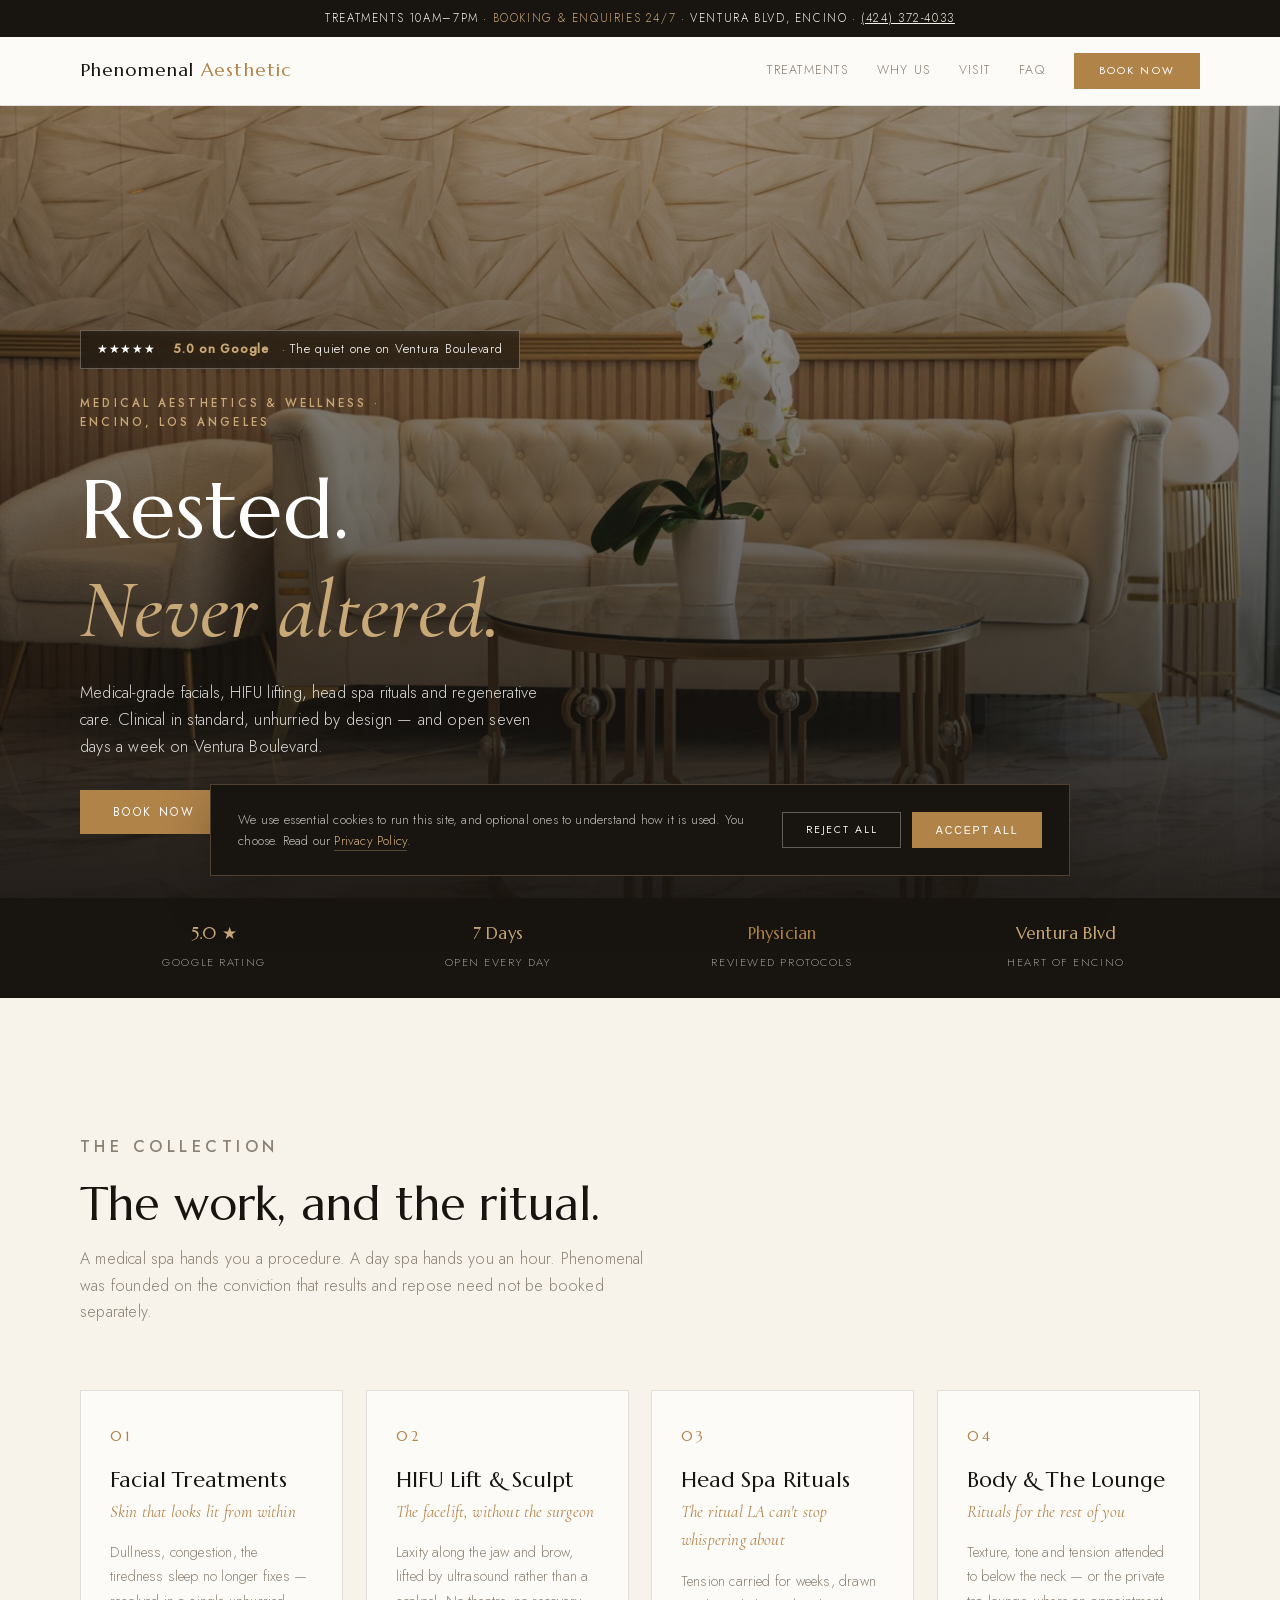
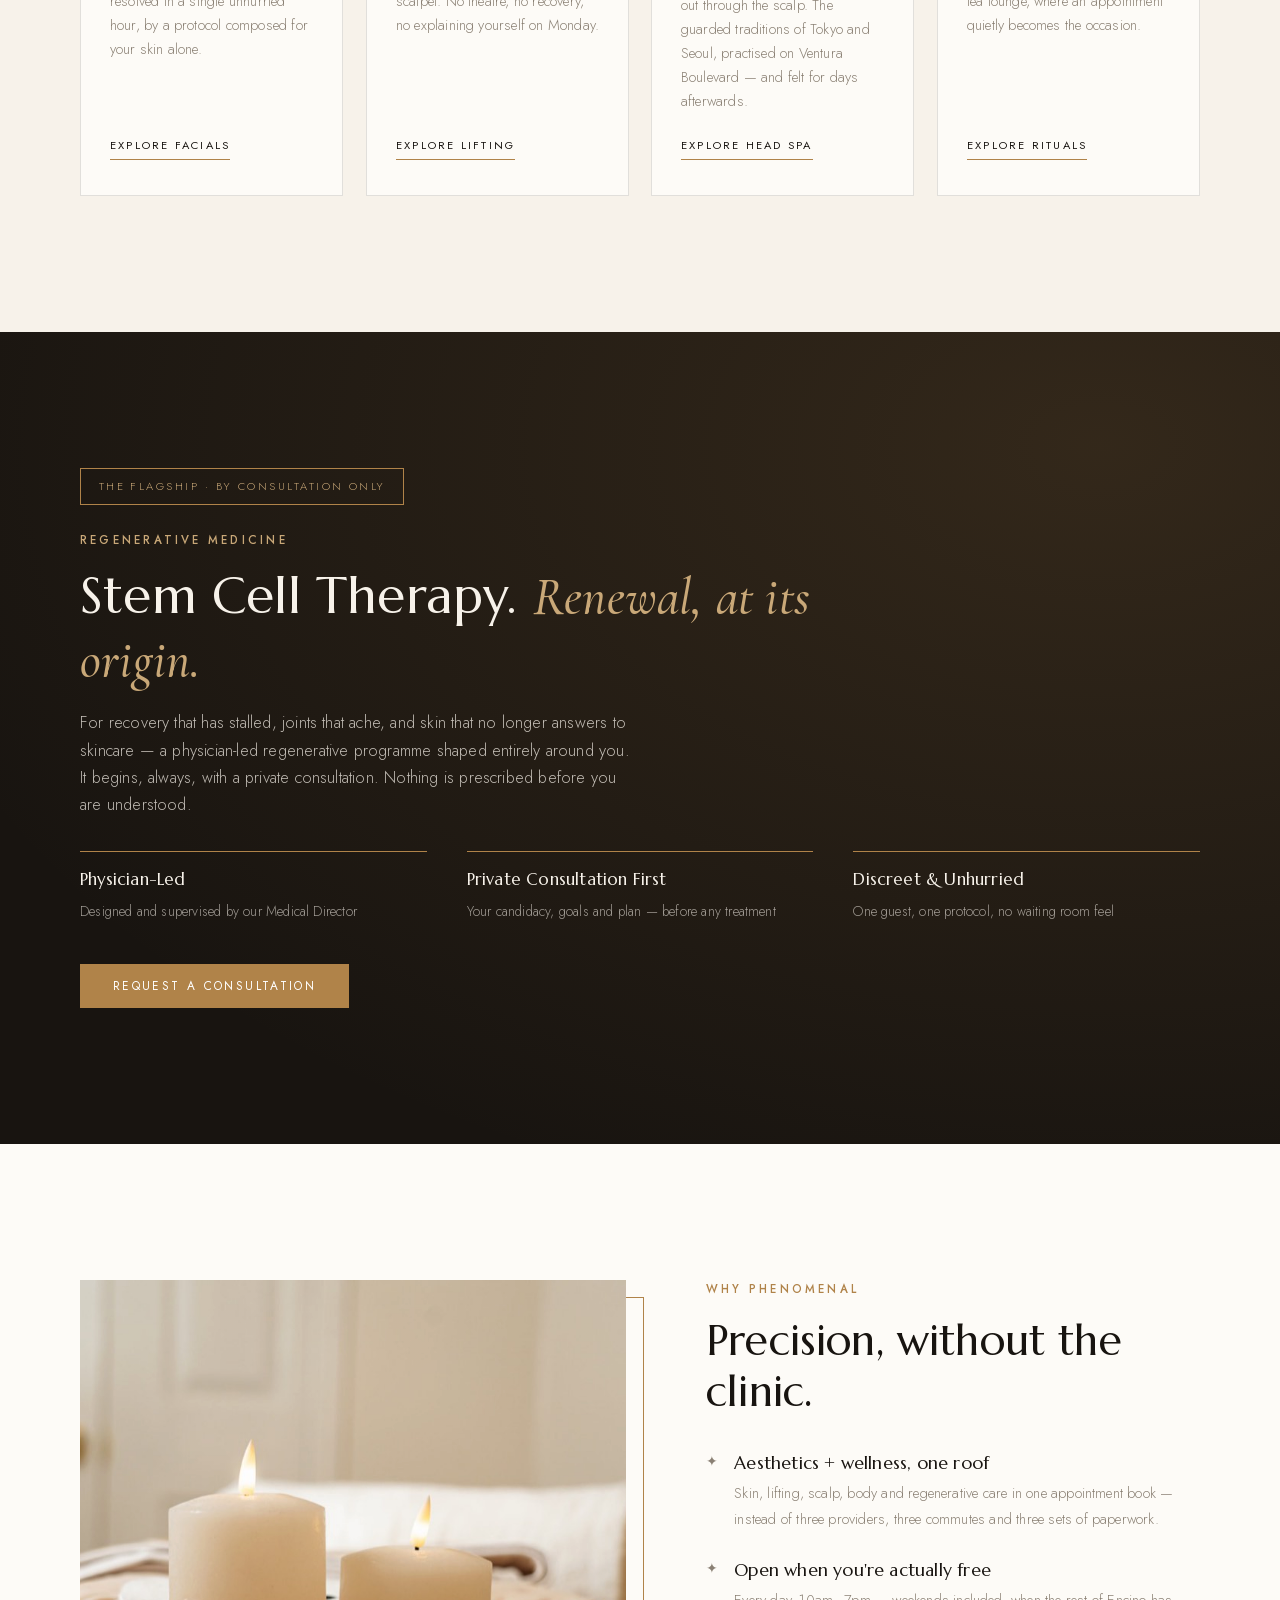
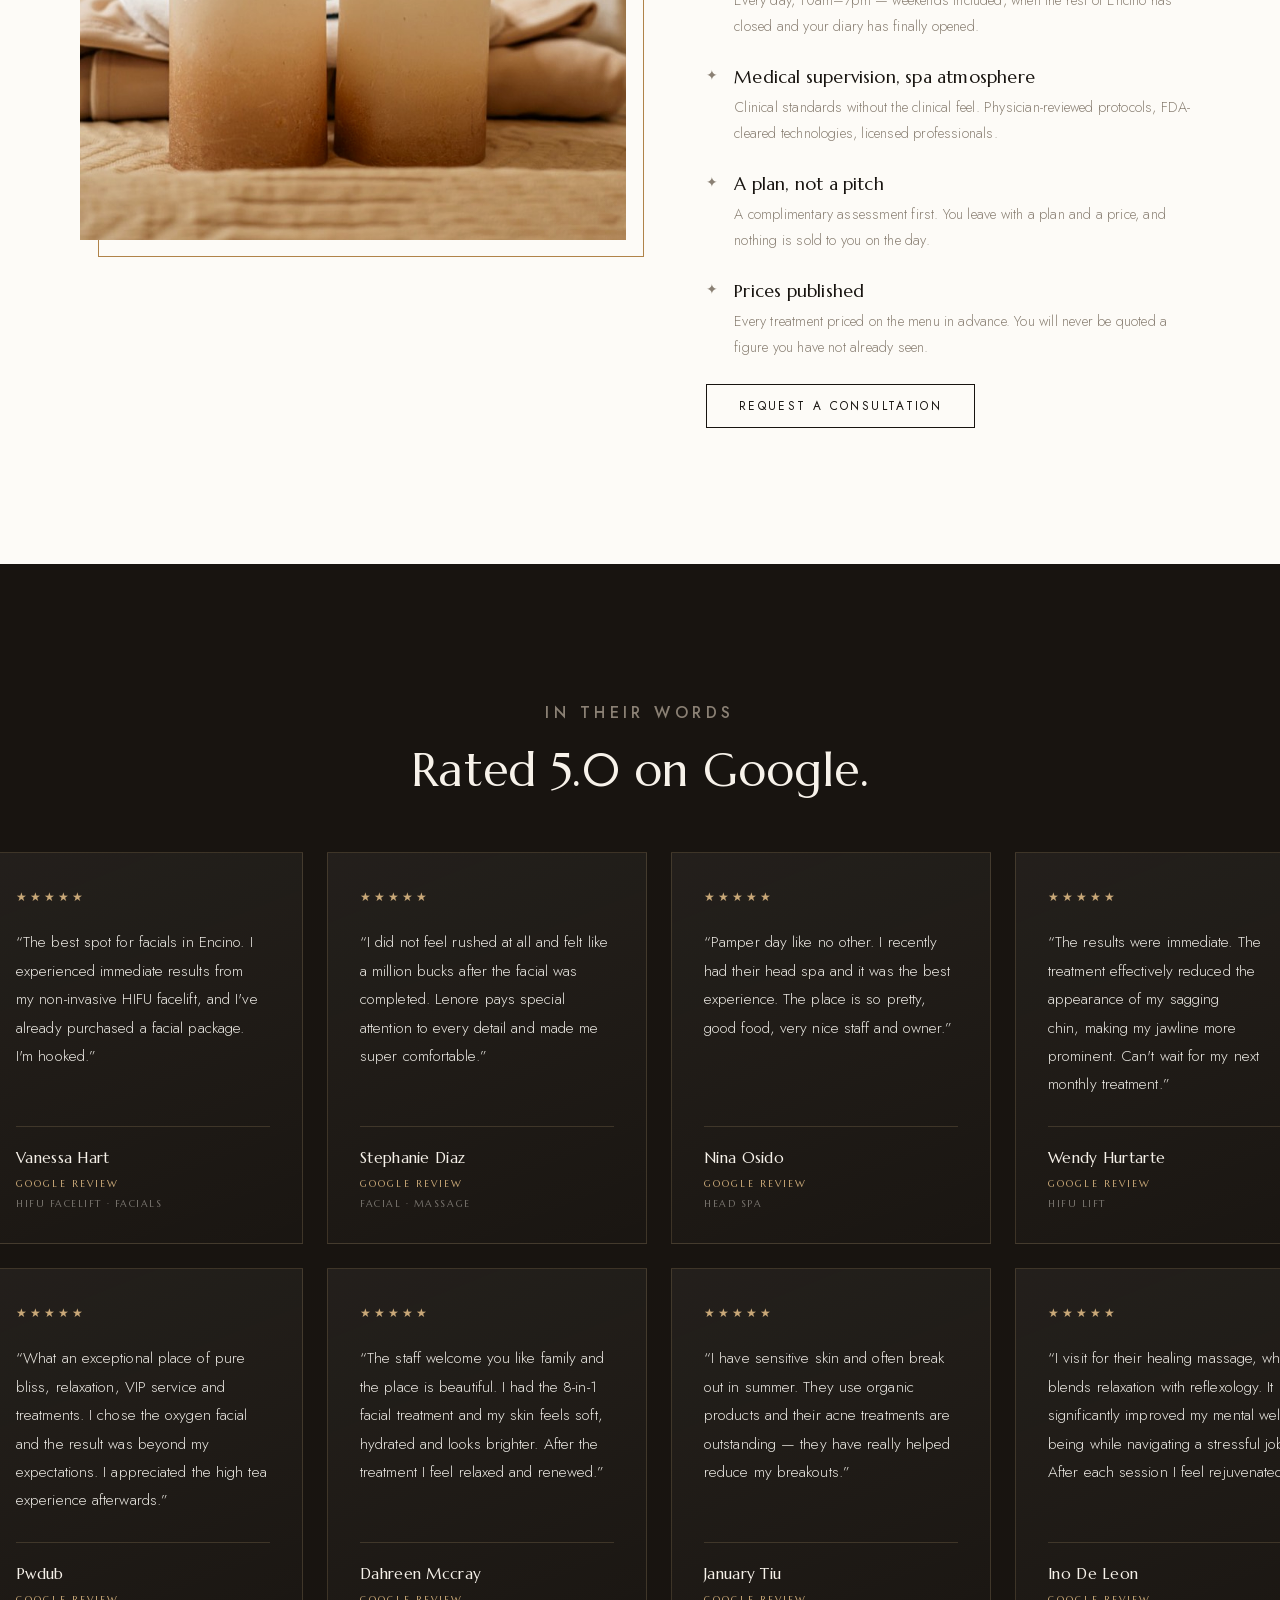
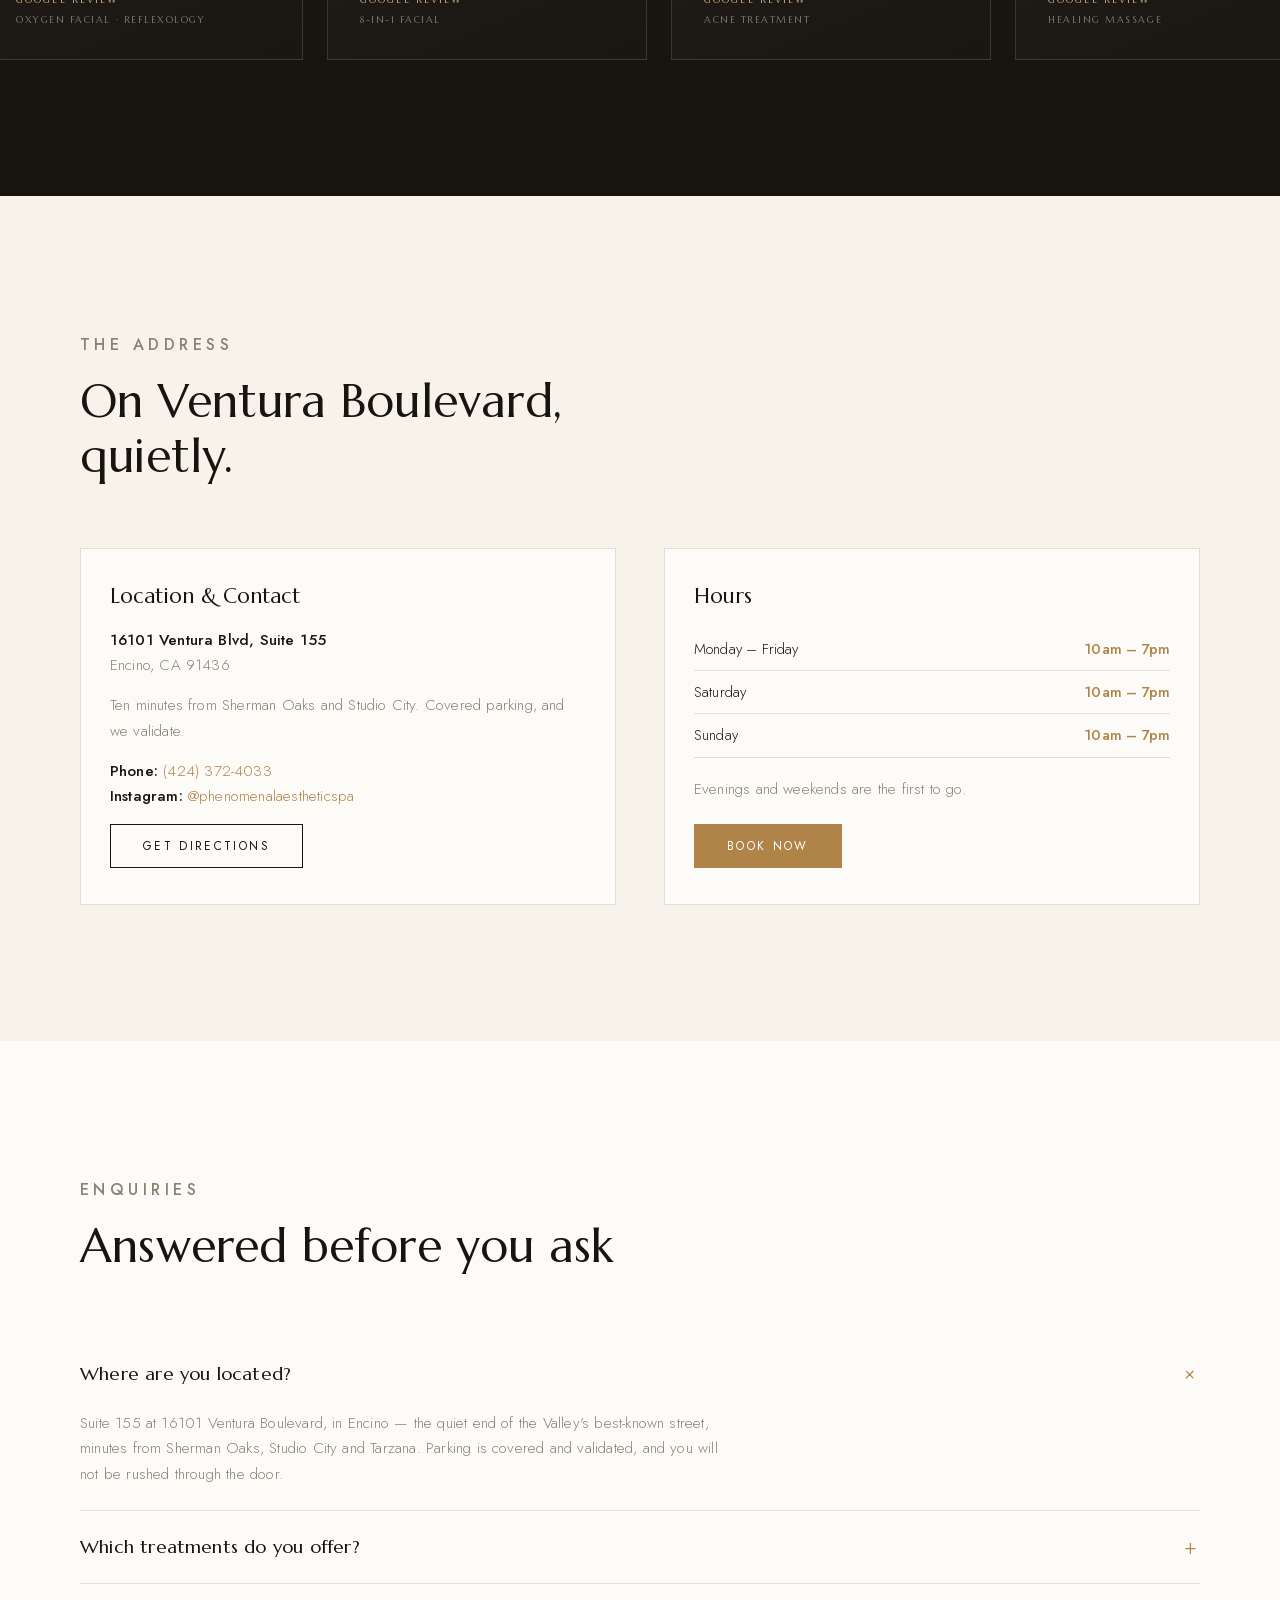
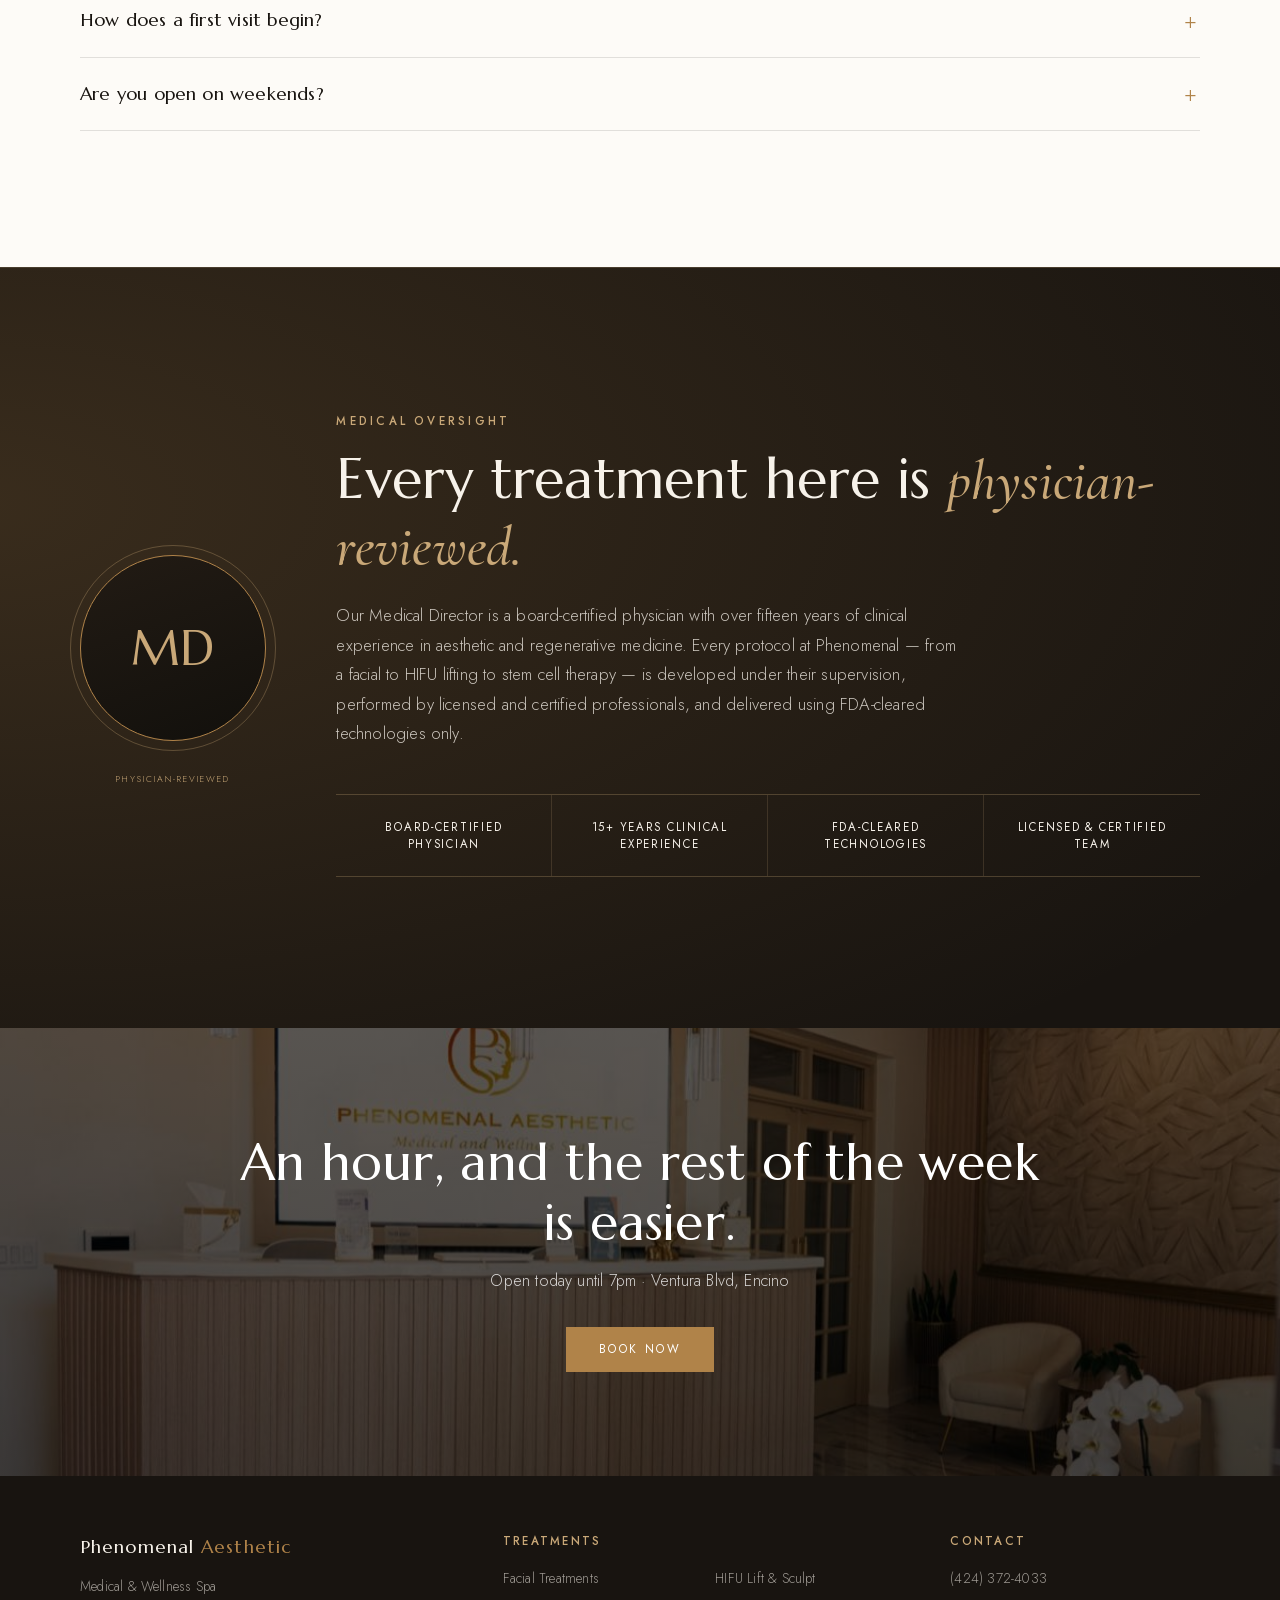
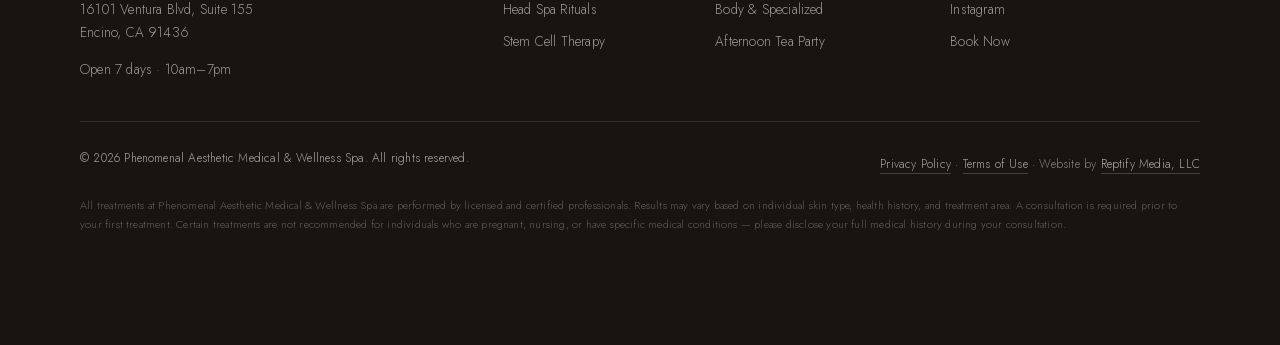
==== index.html @ 9b7f4636 "Sticky mobile nav, name the concierge Nora, and open booking around the clock The bar follows you do" ====
<!DOCTYPE html>
<html lang="en">
<head>
<meta charset="UTF-8">
<meta name="viewport" content="width=device-width, initial-scale=1.0">
<title>Med Spa in Encino, LA | Phenomenal Aesthetic &amp; Wellness</title>
<meta name="description" content="Encino medical spa rated 5.0 on Google. Hydrafacial, HIFU lifting, Japanese &amp; Korean head spa and stem cell therapy. Open 7 days, 10am–7pm.">
<meta property="og:type" content="website">
<meta property="og:site_name" content="Phenomenal Aesthetic Medical &amp; Wellness Spa">
<meta property="og:title" content="Med Spa in Encino, LA | Phenomenal Aesthetic &amp; Wellness">
<meta property="og:description" content="Encino medical spa rated 5.0 on Google. Hydrafacial, HIFU lifting, Japanese &amp; Korean head spa and stem cell therapy. Open 7 days, 10am–7pm.">
<meta property="og:url" content="https://phenomenalaestheticspa.com/">
<meta property="og:image" content="https://phenomenalaestheticspa.com/wp-content/uploads/2026/02/DSC08669-2048x1365.jpg">
<meta name="twitter:card" content="summary_large_image">
<meta name="robots" content="noindex,nofollow"><!-- DEMO: set to index,follow at launch -->
<link rel="canonical" href="https://phenomenalaestheticspa.com/">
<style>@font-face{font-family:'Marcellus';src:url('fonts/marcellus-400.woff2') format('woff2');font-weight:400;font-style:normal;font-display:block}@font-face{font-family:'Cormorant Garamond';src:url('fonts/cormorant-italic.woff2') format('woff2');font-weight:400 500;font-style:italic;font-display:block}@font-face{font-family:'Jost';src:url('fonts/jost.woff2') format('woff2');font-weight:300 500;font-style:normal;font-display:block}:root{--ink:#181410;--espresso:#241d16;--gold:#b08349;--gold-soft:#c9a878;--ivory:#f7f2ea;--porcelain:#fdfbf7;--stone:#8a8074;--line:rgba(24,20,16,.12);--serif:'Marcellus',Georgia,'Times New Roman',serif;--accent:'Cormorant Garamond',Georgia,serif;--sans:'Jost','Helvetica Neue',Helvetica,Arial,sans-serif;}*{margin:0;padding:0;box-sizing:border-box}html{scroll-behavior:smooth;background:#181410;overscroll-behavior-y:none}body{font-family:var(--sans);color:var(--ink);background:var(--porcelain) !important;line-height:1.68;font-weight:300;letter-spacing:.012em;-webkit-font-smoothing:antialiased;text-rendering:optimizeLegibility}img{max-width:100%;height:auto;display:block}a{color:inherit;text-decoration:none}h1,h2,h3{font-family:var(--serif);font-weight:400;line-height:1.18;letter-spacing:.004em}.wrap{width:min(1120px,92%);margin:0 auto}.eyebrow{font-size:.72rem;letter-spacing:.28em;text-transform:uppercase;color:var(--gold);margin-bottom:1rem;font-weight:500}.btn{display:inline-block;padding:.95rem 2rem;font-size:.74rem;letter-spacing:.2em;text-transform:uppercase;font-weight:400;text-align:center;line-height:1;transition:background .4s ease,color .4s ease,border-color .4s ease,transform .4s ease,box-shadow .4s ease}.btn-gold{background:var(--gold);color:#fff;border:1px solid var(--gold)}.btn-gold:hover{background:#9a7040;border-color:#9a7040}.btn-ghost{border:1px solid rgba(255,255,255,.5);color:#fff}.btn-ghost:hover{background:rgba(255,255,255,.12)}.btn-dark{border:1px solid var(--ink);color:var(--ink)}.btn-dark:hover{background:var(--ink);color:var(--ivory)}.announce{background:var(--ink);color:var(--ivory);text-align:center;font-size:.72rem;letter-spacing:.14em;text-transform:uppercase;padding:.55rem 1rem}.announce span{color:var(--gold-soft)}nav{position:relative;z-index:50;background:var(--porcelain);border-bottom:1px solid var(--line)}.nav-in{display:flex;align-items:center;justify-content:space-between;padding:1rem 0}.logo{font-family:var(--serif);font-size:1.15rem;letter-spacing:.06em}.logo em{font-style:normal;color:var(--gold)}.nav-links{display:flex;align-items:center;gap:1.8rem;font-size:.78rem;letter-spacing:.1em;text-transform:uppercase;color:var(--stone)}.nav-links a:hover{color:var(--ink)}.nav-cta{background:var(--gold);color:#fff;border:1px solid var(--gold);padding:.72rem 1.5rem;font-size:.68rem;letter-spacing:.2em;text-transform:uppercase;font-weight:400;line-height:1}.nav-links .nav-cta{color:#fff}@media(max-width:820px){.nav-links a:not(.nav-cta){display:none}}.hero{position:relative;min-height:88svh;display:flex;align-items:flex-end;color:#fff;isolation:isolate;overflow:hidden}.hero::before{content:"";position:absolute;inset:0;background:#241d16 url('images/hero-lounge.jpg') center 30%/cover no-repeat;z-index:-2}.hero::after{content:"";position:absolute;inset:0;background:linear-gradient(180deg,rgba(36,29,22,.44) 0%,rgba(28,22,17,.6) 50%,rgba(24,20,16,.93) 100%);z-index:-1}@media(max-width:820px){.hero::before{background-image:url('images/hero-lounge-sm.jpg')}}.hero-in{padding:4.5rem 0 4rem}.hero .eyebrow{color:var(--gold-soft)}.hero h1{font-size:clamp(2.6rem,8vw,5.2rem);max-width:14ch;margin-bottom:1.2rem}.hero h1 em{font-family:var(--accent);font-style:italic;font-weight:500;color:var(--gold-soft)}.hero p{max-width:46ch;font-size:1.02rem;color:rgba(255,255,255,.85);margin-bottom:1.8rem}.proof-badge{display:inline-flex;align-items:center;gap:.5rem;background:rgba(24,20,16,.55);border:1px solid rgba(255,255,255,.28);backdrop-filter:blur(6px);padding:.5rem 1rem;font-size:.78rem;letter-spacing:.06em;margin-bottom:1.6rem;flex-wrap:wrap;justify-content:center}@media(max-width:640px){.proof-badge .badge-tail{display:none}}.proof-badge b{color:var(--gold-soft);font-weight:600}.hero-ctas{display:flex;gap:.9rem;flex-wrap:wrap}@media(max-width:640px){.hero-ctas{flex-direction:column}.hero-ctas .btn{width:100%}}.strip{background:var(--ink);color:var(--ivory)}.strip-in{display:grid;grid-template-columns:repeat(4,1fr);text-align:center;padding:1.4rem 0;gap:1rem}.strip b{display:block;font-family:var(--serif);font-size:1.05rem;color:var(--gold-soft);font-weight:400}.strip .strip-lead b{color:var(--gold)}.strip span{font-size:.7rem;letter-spacing:.14em;text-transform:uppercase;color:rgba(247,242,234,.6)}@media(max-width:720px){.strip-in{grid-template-columns:repeat(2,1fr);gap:1.4rem 1rem}}section{padding:8.5rem 0}.sec-head{max-width:58ch;margin-bottom:4rem}.sec-head h2{font-size:clamp(1.9rem,4.5vw,2.9rem);margin-bottom:.9rem}.sec-head p{color:var(--stone);font-size:1rem}.page-hero{background:var(--ink) !important;color:var(--ivory);padding:6.5rem 0 5rem;height:420px;display:flex;align-items:flex-start;overflow:hidden}.page-hero h1{margin-top:0}.page-hero .eyebrow{margin-bottom:1.1rem}.page-hero .eyebrow{color:var(--gold-soft)}.page-hero h1{font-family:var(--serif);font-size:clamp(2.1rem,5vw,3.3rem);font-weight:400;max-width:22ch}.page-hero p.lead{color:rgba(247,242,234,.7);max-width:52ch;margin-top:1.1rem;font-size:.98rem}.nav-links a.active{color:var(--gold)}.nav-toggle{display:none;width:44px;height:44px;border:none;background:none;cursor:pointer;padding:0;position:relative;z-index:82;margin-right:-.5rem}.nav-toggle span{display:block;width:22px;height:1px;background:var(--ink);margin:0 auto;transition:transform .45s cubic-bezier(.25,.6,.3,1),opacity .3s ease,background .3s ease}.nav-toggle span:first-child{transform:translateY(-3px)}.nav-toggle span:last-child{transform:translateY(3px)}body.menu-open .nav-toggle span{background:var(--ivory)}body.menu-open .nav-toggle span:first-child{transform:translateY(.5px) rotate(45deg)}body.menu-open .nav-toggle span:last-child{transform:translateY(-.5px) rotate(-45deg)}@media(max-width:820px){.nav-toggle{display:block}nav .nav-links{position:fixed;inset:0;background:var(--ink);flex-direction:column;align-items:flex-start;justify-content:center;gap:0;padding:0 2rem;z-index:80;opacity:0;visibility:hidden;transition:opacity .5s cubic-bezier(.25,.6,.3,1),visibility .5s}body.menu-open nav .nav-links{opacity:1;visibility:visible}nav .nav-links a:not(.nav-cta){display:block;font-family:var(--serif);font-size:1.32rem;letter-spacing:.02em;text-transform:none;color:var(--ivory);padding:.62rem 0;width:100%;opacity:0;transform:translateY(14px);transition:opacity .5s cubic-bezier(.25,.6,.3,1),transform .5s cubic-bezier(.25,.6,.3,1),color .3s}body.menu-open nav .nav-links a:not(.nav-cta){opacity:1;transform:none}body.menu-open nav .nav-links a:nth-of-type(1){transition-delay:.1s}body.menu-open nav .nav-links a:nth-of-type(2){transition-delay:.16s}body.menu-open nav .nav-links a:nth-of-type(3){transition-delay:.22s}body.menu-open nav .nav-links a:nth-of-type(4){transition-delay:.28s}nav .nav-links a:not(.nav-cta):hover{color:var(--gold-soft)}nav .nav-links .nav-cta{display:none}nav .nav-links::after{content:"16101 Ventura Blvd, Suite 155 · Encino";position:absolute;bottom:6.5rem;left:2rem;right:2rem;font-size:.7rem;letter-spacing:.16em;text-transform:uppercase;color:rgba(247,242,234,.42);opacity:0;transition:opacity .5s ease .34s}body.menu-open nav .nav-links::after{opacity:1}body.menu-open{overflow:hidden}nav{background:var(--porcelain)}body.menu-open nav{background:transparent;border-bottom-color:transparent}body.menu-open .logo{color:var(--ivory);position:relative;z-index:82}.svc a,.menu-item a,.p-more{display:inline-block;padding:.62rem 0}footer li a{display:inline-block;padding:.34rem 0}.announce a{display:inline-block;padding:.3rem .2rem}.foot-legal-links a{display:inline-block;padding:.3rem 0}.visit-card a[href^="tel"],.visit-card a[href^="https://www.instagram"]{display:inline-block;padding:.25rem 0}}@media(prefers-reduced-motion:reduce){nav .nav-links,nav .nav-links a,.nav-toggle span{transition:none}}.page-hero .wrap{width:min(1120px,92%)}.page-hero p.lead{max-width:52ch}@media(max-width:820px){.page-hero{height:auto;min-height:300px;padding:3.4rem 0 3rem}}.reviews .sec-head{margin:0 auto 3.4rem;text-align:center}.reviews .sec-head h2{color:var(--ivory)}.review-rail{position:relative;overflow:hidden}.review-rail + .review-rail{margin-top:1.5rem}.review-track{display:flex;align-items:stretch;gap:1.5rem;width:max-content;will-change:transform}.review-track--a{animation:driftLeft 168s linear infinite}.review-track--b{animation:driftRight 196s linear infinite}.review-rail:hover .review-track,.review-rail:focus-within .review-track{animation-play-state:paused}@keyframes driftLeft{from{transform:translate3d(0,0,0)}to{transform:translate3d(-50%,0,0)}}@keyframes driftRight{from{transform:translate3d(-50%,0,0)}to{transform:translate3d(0,0,0)}}.review-card{flex:0 0 clamp(310px,25vw,368px);text-align:left;position:relative;border:1px solid rgba(201,168,120,.2);background:linear-gradient(158deg,rgba(247,242,234,.055),rgba(247,242,234,.012));padding:2.2rem 2rem 1.9rem;display:flex;flex-direction:column;transition:border-color .6s ease,background .6s ease}.review-card:hover{border-color:rgba(201,168,120,.46);background:linear-gradient(158deg,rgba(247,242,234,.08),rgba(247,242,234,.02))}.rc-stars{color:var(--gold-soft);letter-spacing:.26em;font-size:.72rem;margin-bottom:1.3rem}.review-card p{font-family:var(--sans);font-weight:300;font-size:.96rem;line-height:1.85;letter-spacing:.006em;color:rgba(250,247,241,.93);margin:0 0 1.7rem;flex:1;text-wrap:pretty}.rc-name{font-family:var(--serif);font-size:.95rem;color:var(--ivory);letter-spacing:.02em;padding-top:1.1rem;border-top:1px solid rgba(201,168,120,.2)}.rc-source{display:block;font-size:.6rem;letter-spacing:.22em;text-transform:uppercase;color:var(--gold-soft);margin-top:.4rem}.rc-treatment{display:block;font-size:.6rem;letter-spacing:.16em;text-transform:uppercase;color:rgba(247,242,234,.42);margin-top:.22rem}@media(max-width:860px){.review-rail{overflow-x:auto;scroll-snap-type:x mandatory;-webkit-overflow-scrolling:touch;scrollbar-width:none;padding-inline:1.1rem}.review-rail::-webkit-scrollbar{display:none}.review-track{animation:none !important;width:auto;gap:1rem}.review-card{flex:0 0 78vw;scroll-snap-align:center;padding:1.8rem 1.6rem 1.6rem}.review-card p{font-size:.98rem;line-height:1.8}.review-rail + .review-rail{margin-top:1rem}}@media(prefers-reduced-motion:reduce){.review-track{animation:none}.review-rail{overflow-x:auto;scroll-snap-type:x mandatory}.review-card{scroll-snap-align:start}}</style>
<script>document.documentElement.className+=' js'</script>
<link rel="preload" as="font" type="font/woff2" href="fonts/marcellus-400.woff2" crossorigin>
<link rel="preload" as="font" type="font/woff2" href="fonts/jost.woff2" crossorigin>
<link rel="preload" as="font" type="font/woff2" href="fonts/cormorant-italic.woff2" crossorigin>
<link rel="stylesheet" href="style.css">
<link rel="preload" as="image" href="images/hero-lounge.jpg" fetchpriority="high" media="(min-width:821px)">
<link rel="preload" as="image" href="images/hero-lounge-sm.jpg" fetchpriority="high" media="(max-width:820px)">
<script type="application/ld+json">
{
  "@context": "https://schema.org",
  "@type": "MedicalSpa",
  "@id": "https://phenomenalaestheticspa.com/#business",
  "name": "Phenomenal Aesthetic Medical & Wellness Spa",
  "alternateName": "Phenomenal Aesthetic Spa",
  "slogan": "Rested. Never altered.",
  "description": "Physician-reviewed medical spa in Encino, Los Angeles offering medical-grade facials, HIFU non-surgical lifting, plasma pen tightening, Japanese and Korean head spa rituals, body treatments and stem cell therapy. Open seven days a week, 10am to 7pm, with every treatment price published in advance.",
  "url": "https://phenomenalaestheticspa.com/",
  "image": "https://phenomenalaestheticspa.com/images/reception.jpg",
  "telephone": "+14243724033",
  "email": "phenomenalskincare24@gmail.com",
  "priceRange": "$$$",
  "currenciesAccepted": "USD",
  "paymentAccepted": "Cash, Visa, Mastercard, American Express, Discover, Apple Pay",
  "address": {
    "@type": "PostalAddress",
    "streetAddress": "16101 Ventura Blvd, Suite 155",
    "addressLocality": "Encino",
    "addressRegion": "CA",
    "postalCode": "91436",
    "addressCountry": "US"
  },
  "geo": {
    "@type": "GeoCoordinates",
    "latitude": 34.1554,
    "longitude": -118.4844
  },
  "hasMap": "https://maps.google.com/?q=16101+Ventura+Blvd+Suite+155+Encino+CA+91436",
  "openingHoursSpecification": {
    "@type": "OpeningHoursSpecification",
    "dayOfWeek": [
      "Monday",
      "Tuesday",
      "Wednesday",
      "Thursday",
      "Friday",
      "Saturday",
      "Sunday"
    ],
    "opens": "10:00",
    "closes": "19:00"
  },
  "aggregateRating": {
    "@type": "AggregateRating",
    "ratingValue": "5.0",
    "reviewCount": "19",
    "bestRating": "5"
  },
  "areaServed": [
    "Encino",
    "Sherman Oaks",
    "Studio City",
    "Tarzana",
    "Woodland Hills",
    "Los Angeles",
    "San Fernando Valley"
  ],
  "medicalSpecialty": "DermatologicSurgery",
  "isAcceptingNewPatients": true,
  "sameAs": [
    "https://www.instagram.com/phenomenalaestheticspa/"
  ],
  "knowsAbout": [
    "Hydrafacial",
    "HIFU non-surgical facelift",
    "Plasma pen skin tightening",
    "Dermaplaning",
    "Chemical peel",
    "Microdermabrasion",
    "Japanese head spa",
    "Korean head spa",
    "Wood therapy",
    "Stem cell therapy",
    "Medical-grade facials",
    "Oxygen facial",
    "Gua sha facial"
  ],
  "availableService": [
    {
      "@type": "MedicalTherapy",
      "name": "Hydrafacial Treatment"
    },
    {
      "@type": "MedicalTherapy",
      "name": "HIFU Non-Surgical Facelift"
    },
    {
      "@type": "MedicalTherapy",
      "name": "Plasma Pen Skin Tightening"
    },
    {
      "@type": "MedicalTherapy",
      "name": "Dermaplaning"
    },
    {
      "@type": "MedicalTherapy",
      "name": "Chemical Peel"
    },
    {
      "@type": "MedicalTherapy",
      "name": "Microdermabrasion"
    },
    {
      "@type": "MedicalTherapy",
      "name": "Japanese Head Spa"
    },
    {
      "@type": "MedicalTherapy",
      "name": "Korean Head Spa"
    },
    {
      "@type": "MedicalTherapy",
      "name": "Wood Therapy Body Sculpting"
    },
    {
      "@type": "MedicalTherapy",
      "name": "Stem Cell Therapy"
    }
  ],
  "hasOfferCatalog": {
    "@type": "OfferCatalog",
    "name": "Treatments",
    "itemListElement": [
      {
        "@type": "Offer",
        "name": "Facial Treatments",
        "priceCurrency": "USD",
        "price": "130",
        "description": "Medical-grade facials from $130"
      },
      {
        "@type": "Offer",
        "name": "HIFU Lift & Sculpt",
        "priceCurrency": "USD",
        "price": "350",
        "description": "Non-surgical lifting from $350"
      },
      {
        "@type": "Offer",
        "name": "Head Spa Rituals",
        "priceCurrency": "USD",
        "price": "120",
        "description": "Japanese and Korean head spa from $120"
      },
      {
        "@type": "Offer",
        "name": "Body Treatments",
        "priceCurrency": "USD",
        "price": "80",
        "description": "Body rituals from $80"
      }
    ]
  },
  "review": [
    {
      "@type": "Review",
      "author": {
        "@type": "Person",
        "name": "Vanessa Hart"
      },
      "reviewRating": {
        "@type": "Rating",
        "ratingValue": "5",
        "bestRating": "5"
      },
      "reviewBody": "The best spot for facials in Encino. I experienced immediate results from my non-invasive HIFU facelift, and I've already purchased a facial package."
    },
    {
      "@type": "Review",
      "author": {
        "@type": "Person",
        "name": "Stephanie Diaz"
      },
      "reviewRating": {
        "@type": "Rating",
        "ratingValue": "5",
        "bestRating": "5"
      },
      "reviewBody": "I did not feel rushed at all and felt like a million bucks after the facial was completed. Lenore pays special attention to every detail."
    },
    {
      "@type": "Review",
      "author": {
        "@type": "Person",
        "name": "Wendy Hurtarte"
      },
      "reviewRating": {
        "@type": "Rating",
        "ratingValue": "5",
        "bestRating": "5"
      },
      "reviewBody": "The results were immediate. The treatment effectively reduced the appearance of my sagging chin, making my jawline more prominent."
    },
    {
      "@type": "Review",
      "author": {
        "@type": "Person",
        "name": "Eric Sharpe"
      },
      "reviewRating": {
        "@type": "Rating",
        "ratingValue": "5",
        "bestRating": "5"
      },
      "reviewBody": "After struggling with ingrown hairs, I've found the best facial treatment in Encino. Dermaplaning revealed fresh skin instantly with no downtime."
    },
    {
      "@type": "Review",
      "author": {
        "@type": "Person",
        "name": "Nina Osido"
      },
      "reviewRating": {
        "@type": "Rating",
        "ratingValue": "5",
        "bestRating": "5"
      },
      "reviewBody": "I recently had their head spa and it was the best experience. The place is so pretty, good food, very nice staff and owner."
    },
    {
      "@type": "Review",
      "author": {
        "@type": "Person",
        "name": "Phyllis Oreck"
      },
      "reviewRating": {
        "@type": "Rating",
        "ratingValue": "5",
        "bestRating": "5"
      },
      "reviewBody": "After a hydrofacial and microcurrent treatment, my skin feels tighter and the fine lines have diminished."
    }
  ]
}
</script>
<script type="application/ld+json">
{
  "@context": "https://schema.org",
  "@type": "FAQPage",
  "mainEntity": [
    {
      "@type": "Question",
      "name": "Where are you located?",
      "acceptedAnswer": {
        "@type": "Answer",
        "text": "Suite 155 at 16101 Ventura Boulevard, in Encino — the quiet end of the Valley's best-known street, minutes from Sherman Oaks, Studio City and Tarzana. Parking is covered and validated, and you will not be rushed through the door."
      }
    },
    {
      "@type": "Question",
      "name": "Which treatments do you offer?",
      "acceptedAnswer": {
        "@type": "Answer",
        "text": "Medical-grade facials — Hydrafacial, dermaplaning, oxygen and cold-infusion protocols — alongside HIFU non-surgical lifting, plasma pen tightening, Japanese and Korean head spa rituals, body and sculpting therapies, physician-led stem cell therapy, and a private Afternoon Tea lounge. Aesthetics and wellness, under one roof."
      }
    },
    {
      "@type": "Question",
      "name": "How does a first visit begin?",
      "acceptedAnswer": {
        "@type": "Answer",
        "text": "With a conversation, not a procedure. Your first visit opens with a complimentary assessment of your skin, your goals and the pace that suits your life — after which you receive a considered plan. You are welcome to begin the same day, or to take the plan home and think on it."
      }
    },
    {
      "@type": "Question",
      "name": "Are you open on weekends?",
      "acceptedAnswer": {
        "@type": "Answer",
        "text": "Every day of the week, ten until seven — Saturday and Sunday included. Most of Encino closes when your schedule finally opens; we don't."
      }
    }
  ]
}
</script>
</head>
<body>

<div class="announce">Treatments 10am–7pm · <span>Booking &amp; enquiries 24/7</span> · Ventura Blvd, Encino · <a href="tel:+14243724033" style="text-decoration:underline">(424) 372-4033</a></div>

<nav>
  <div class="wrap nav-in">
    <a class="logo" href="index.html">Phenomenal <em>Aesthetic</em></a>
    <div class="nav-links" id="navMenu">
      <a href="treatments.html">Treatments</a>
      <a href="why-us.html">Why Us</a>
      <a href="visit.html">Visit</a>
      <a href="faq.html">FAQ</a>
      <a class="nav-cta" href="treatments.html">Book Now</a>
    </div>
      <button class="nav-toggle" type="button" aria-label="Open menu" aria-expanded="false" aria-controls="navMenu">
        <span></span><span></span>
      </button>
  </div>
</nav>

<header class="hero">
  <div class="wrap hero-in">
    <div class="proof-badge">★★★★★ &nbsp;<b>5.0 on Google</b><span class="badge-tail">&nbsp;· The quiet one on Ventura Boulevard</span></div>
    <p class="eyebrow">Medical Aesthetics &amp; Wellness · Encino, Los Angeles</p>
    <h1>Rested.<br><em>Never altered.</em></h1>
    <p>Medical-grade facials, HIFU lifting, head spa rituals and regenerative care. Clinical in standard, unhurried by design — and open seven days a week on Ventura Boulevard.</p>
    <div class="hero-ctas">
      <a class="btn btn-gold" href="treatments.html">Book Now</a>
      <a class="btn btn-ghost" href="tel:+14243724033">Call (424) 372-4033</a>
    </div>
  </div>
</header>

<div class="strip">
  <div class="wrap strip-in">
    <div><b>5.0 &starf;</b><span>Google Rating</span></div>
    <div><b>7 Days</b><span>Open Every Day</span></div>
    <div class="strip-lead"><b>Physician</b><span>Reviewed Protocols</span></div>
    <div><b>Ventura Blvd</b><span>Heart of Encino</span></div>
  </div>
</div>

<section class="services" id="services">
  <div class="wrap">
    <div class="sec-head rv">
      <p class="eyebrow">The Collection</p>
      <h2>The work, and the ritual.</h2>
      <p>A medical spa hands you a procedure. A day spa hands you an hour. Phenomenal was founded on the conviction that results and repose need not be booked separately.</p>
    </div>
    <div class="svc-grid svc-stage" id="svcStage">
      <div class="svc-panel" id="svcPanel" aria-live="polite"></div>
      <div class="svc rv" data-key="facials">
        <div class="num">01</div>
        <h3>Facial Treatments</h3>
        <p class="outcome">Skin that looks lit from within</p>
        <p>Dullness, congestion, the tiredness sleep no longer fixes — resolved in a single unhurried hour, by a protocol composed for your skin alone.</p>
        <a href="treatments.html#facials" class="svc-open" data-key="facials">Explore Facials</a>
      </div>
      <div class="svc rv" data-key="lift">
        <div class="num">02</div>
        <h3>HIFU Lift &amp; Sculpt</h3>
        <p class="outcome">The facelift, without the surgeon</p>
        <p>Laxity along the jaw and brow, lifted by ultrasound rather than a scalpel. No theatre, no recovery, no explaining yourself on Monday.</p>
        <a href="treatments.html#lift" class="svc-open" data-key="lift">Explore Lifting</a>
      </div>
      <div class="svc rv" data-key="headspa">
        <div class="num">03</div>
        <h3>Head Spa Rituals</h3>
        <p class="outcome">The ritual LA can't stop whispering about</p>
        <p>Tension carried for weeks, drawn out through the scalp. The guarded traditions of Tokyo and Seoul, practised on Ventura Boulevard — and felt for days afterwards.</p>
        <a href="treatments.html#headspa" class="svc-open" data-key="headspa">Explore Head Spa</a>
      </div>
      <div class="svc rv" data-key="body">
        <div class="num">04</div>
        <h3>Body &amp; The Lounge</h3>
        <p class="outcome">Rituals for the rest of you</p>
        <p>Texture, tone and tension attended to below the neck — or the private tea lounge, where an appointment quietly becomes the occasion.</p>
        <a href="treatments.html#body" class="svc-open" data-key="body">Explore Rituals</a>
      </div>
    </div>
  </div>
</section>

<section class="flagship" id="stemcell">
  <div class="wrap rv">
    <span class="fl-tag">The Flagship &middot; By Consultation Only</span>
    <p class="eyebrow">Regenerative Medicine</p>
    <h2>Stem Cell Therapy. <em>Renewal, at its origin.</em></h2>
    <p class="fl-lead">For recovery that has stalled, joints that ache, and skin that no longer answers to skincare — a physician-led regenerative programme shaped entirely around you. It begins, always, with a private consultation. Nothing is prescribed before you are understood.</p>
    <div class="fl-points">
      <div><b>Physician-Led</b><span>Designed and supervised by our Medical Director</span></div>
      <div><b>Private Consultation First</b><span>Your candidacy, goals and plan — before any treatment</span></div>
      <div><b>Discreet &amp; Unhurried</b><span>One guest, one protocol, no waiting room feel</span></div>
    </div>
    <a class="btn btn-gold" href="tel:+14243724033">Request a Consultation</a>
  </div>
</section>

<section id="why" class="why-sec">
  <div class="wrap why-grid">
    <div class="why-img rv">
      <img width="1100" height="733" src="images/treatment-room.jpg" alt="Treatment room at Phenomenal Aesthetic Medical &amp; Wellness Spa, 16101 Ventura Blvd, Encino" loading="lazy">
    </div>
    <div class="why rv">
      <p class="eyebrow">Why Phenomenal</p>
      <h2 style="font-size:clamp(1.9rem,4.5vw,2.7rem);margin-bottom:2rem">Precision, without the clinic.</h2>
      <ul>
        <li><span class="tick">✦</span><div><b>Aesthetics + wellness, one roof</b><span>Skin, lifting, scalp, body and regenerative care in one appointment book — instead of three providers, three commutes and three sets of paperwork.</span></div></li>
        <li><span class="tick">✦</span><div><b>Open when you're actually free</b><span>Every day, 10am–7pm — weekends included, when the rest of Encino has closed and your diary has finally opened.</span></div></li>
        <li><span class="tick">✦</span><div><b>Medical supervision, spa atmosphere</b><span>Clinical standards without the clinical feel. Physician-reviewed protocols, FDA-cleared technologies, licensed professionals.</span></div></li>
        <li><span class="tick">✦</span><div><b>A plan, not a pitch</b><span>A complimentary assessment first. You leave with a plan and a price, and nothing is sold to you on the day.</span></div></li>
        <li><span class="tick">✦</span><div><b>Prices published</b><span>Every treatment priced on the menu in advance. You will never be quoted a figure you have not already seen.</span></div></li>
      </ul>
      <a class="btn btn-dark" href="treatments.html">Request a Consultation</a>
    </div>
  </div>
</section>

<section class="reviews">
  <div class="wrap rv in">
    <div class="sec-head">
      <p class="eyebrow">In Their Words</p>
      <h2>Rated 5.0 on Google.</h2>
    </div>
  </div>
    <div class="review-rail">
    <div class="review-track review-track--a">
        <div class="review-card">
          <div class="rc-stars">★★★★★</div>
          <p>&ldquo;The best spot for facials in Encino. I experienced immediate results from my non-invasive HIFU facelift, and I've already purchased a facial package. I'm hooked.&rdquo;</p>
          <span class="rc-name">Vanessa Hart<span class="rc-source">Google Review</span><span class="rc-treatment">HIFU Facelift &middot; Facials</span></span>
        </div>
        <div class="review-card">
          <div class="rc-stars">★★★★★</div>
          <p>&ldquo;I did not feel rushed at all and felt like a million bucks after the facial was completed. Lenore pays special attention to every detail and made me super comfortable.&rdquo;</p>
          <span class="rc-name">Stephanie Diaz<span class="rc-source">Google Review</span><span class="rc-treatment">Facial &middot; Massage</span></span>
        </div>
        <div class="review-card">
          <div class="rc-stars">★★★★★</div>
          <p>&ldquo;Pamper day like no other. I recently had their head spa and it was the best experience. The place is so pretty, good food, very nice staff and owner.&rdquo;</p>
          <span class="rc-name">Nina Osido<span class="rc-source">Google Review</span><span class="rc-treatment">Head Spa</span></span>
        </div>
        <div class="review-card">
          <div class="rc-stars">★★★★★</div>
          <p>&ldquo;The results were immediate. The treatment effectively reduced the appearance of my sagging chin, making my jawline more prominent. Can't wait for my next monthly treatment.&rdquo;</p>
          <span class="rc-name">Wendy Hurtarte<span class="rc-source">Google Review</span><span class="rc-treatment">HIFU Lift</span></span>
        </div>
        <div class="review-card">
          <div class="rc-stars">★★★★★</div>
          <p>&ldquo;After struggling with ingrown hairs, I've found the best facial treatment in Encino. Dermaplaning revealed fresh skin instantly with no downtime. I've decided to make this my monthly routine.&rdquo;</p>
          <span class="rc-name">Eric Sharpe<span class="rc-source">Google Review</span><span class="rc-treatment">Dermaplaning</span></span>
        </div>
        <div class="review-card">
          <div class="rc-stars">★★★★★</div>
          <p>&ldquo;After a hydrofacial and microcurrent treatment, my skin feels tighter and the fine lines have diminished. Now I make it my go-to place every month.&rdquo;</p>
          <span class="rc-name">Phyllis Oreck<span class="rc-source">Google Review</span><span class="rc-treatment">Hydrafacial &middot; Microcurrent</span></span>
        </div>
        <div class="review-card">
          <div class="rc-stars">★★★★★</div>
          <p>&ldquo;A non-invasive facelift that enhances the jawline and contours without any downtime, and the results are visible immediately. Parking is easy. Validation is provided.&rdquo;</p>
          <span class="rc-name">Jigz Narciso<span class="rc-source">Google Review</span><span class="rc-treatment">HIFU Facial</span></span>
        </div>
        <div class="review-card">
          <div class="rc-stars">★★★★★</div>
          <p>&ldquo;The results were immediate: my face had a noticeable glow, and the puffiness under my eyes decreased as it helped flush out toxins. This will be my preferred facial from now on.&rdquo;</p>
          <span class="rc-name">Jerome Marcos<span class="rc-source">Google Review</span><span class="rc-treatment">Lymphatic Facial</span></span>
        </div>
        <div class="review-card">
          <div class="rc-stars">★★★★★</div>
          <p>&ldquo;I bought a package of treatments, and after just the first session I can already see results — my skin feels tighter and smoother. I highly recommend it.&rdquo;</p>
          <span class="rc-name">Abigail Tamisin<span class="rc-source">Google Review</span><span class="rc-treatment">Micro-needling</span></span>
        </div>
    </div>
  </div>
  <div class="review-rail">
    <div class="review-track review-track--b">
        <div class="review-card">
          <div class="rc-stars">★★★★★</div>
          <p>&ldquo;What an exceptional place of pure bliss, relaxation, VIP service and treatments. I chose the oxygen facial and the result was beyond my expectations. I appreciated the high tea experience afterwards.&rdquo;</p>
          <span class="rc-name">Pwdub<span class="rc-source">Google Review</span><span class="rc-treatment">Oxygen Facial &middot; Reflexology</span></span>
        </div>
        <div class="review-card">
          <div class="rc-stars">★★★★★</div>
          <p>&ldquo;The staff welcome you like family and the place is beautiful. I had the 8-in-1 facial treatment and my skin feels soft, hydrated and looks brighter. After the treatment I feel relaxed and renewed.&rdquo;</p>
          <span class="rc-name">Dahreen Mccray<span class="rc-source">Google Review</span><span class="rc-treatment">8-in-1 Facial</span></span>
        </div>
        <div class="review-card">
          <div class="rc-stars">★★★★★</div>
          <p>&ldquo;I have sensitive skin and often break out in summer. They use organic products and their acne treatments are outstanding — they have really helped reduce my breakouts.&rdquo;</p>
          <span class="rc-name">January Tiu<span class="rc-source">Google Review</span><span class="rc-treatment">Acne Treatment</span></span>
        </div>
        <div class="review-card">
          <div class="rc-stars">★★★★★</div>
          <p>&ldquo;I visit for their healing massage, which blends relaxation with reflexology. It has significantly improved my mental well-being while navigating a stressful job. After each session I feel rejuvenated.&rdquo;</p>
          <span class="rc-name">Ino De Leon<span class="rc-source">Google Review</span><span class="rc-treatment">Healing Massage</span></span>
        </div>
        <div class="review-card">
          <div class="rc-stars">★★★★★</div>
          <p>&ldquo;I have never felt so pampered. The amenities are exceptional, including a sauna and indoor jacuzzi. The oxygen facial left my skin deeply hydrated. This has become my go-to for self-care.&rdquo;</p>
          <span class="rc-name">P. C.<span class="rc-source">Google Review</span><span class="rc-treatment">Oxygen Facial</span></span>
        </div>
        <div class="review-card">
          <div class="rc-stars">★★★★★</div>
          <p>&ldquo;They recommended dermaplaning and extractions for my oily skin, and the results were impressive — I noticed an instant glow. Already scheduled for my next visit.&rdquo;</p>
          <span class="rc-name">Mark<span class="rc-source">Google Review</span><span class="rc-treatment">Dermaplaning &middot; Extractions</span></span>
        </div>
        <div class="review-card">
          <div class="rc-stars">★★★★★</div>
          <p>&ldquo;I celebrated my birthday here with friends. The venue had a vibrant and luxurious atmosphere, and the facial and massage services were excellent. Parking was easily accessible and covered.&rdquo;</p>
          <span class="rc-name">Kimberly Hernandez<span class="rc-source">Google Review</span><span class="rc-treatment">Group Booking</span></span>
        </div>
        <div class="review-card">
          <div class="rc-stars">★★★★★</div>
          <p>&ldquo;The ideal destination for a mother-and-daughter spa day. Luxurious facial and massage, along with tea and delightful treats, plus goodie bags — a thoughtful experience.&rdquo;</p>
          <span class="rc-name">Aliyah Solis<span class="rc-source">Google Review</span><span class="rc-treatment">Facial &middot; Massage</span></span>
        </div>
        <div class="review-card">
          <div class="rc-stars">★★★★★</div>
          <p>&ldquo;An amazing hydrofacial that gave my skin an instant glow. They served herbal tea and desserts after the treatment. I think I'll make this a regular habit.&rdquo;</p>
          <span class="rc-name">Oswald Garcia<span class="rc-source">Google Review</span><span class="rc-treatment">Hydrafacial</span></span>
        </div>
    </div>
  </div>
</section>

<section class="visit" id="visit">
  <div class="wrap">
    <div class="sec-head rv">
      <p class="eyebrow">The Address</p>
      <h2>On Ventura Boulevard, quietly.</h2>
    </div>
    <div class="visit-grid">
      <div class="visit-card rv">
        <h3>Location &amp; Contact</h3>
        <p><b>16101 Ventura Blvd, Suite 155</b><br>Encino, CA 91436</p>
        <p>Ten minutes from Sherman Oaks and Studio City. Covered parking, and we validate.</p>
        <p><b>Phone:</b> <a href="tel:+14243724033" style="color:var(--gold)">(424) 372-4033</a><br>
        <b>Instagram:</b> <a href="https://www.instagram.com/phenomenalaestheticspa/" target="_blank" rel="noopener" style="color:var(--gold)">@phenomenalaestheticspa</a></p>
        <a class="btn btn-dark" href="https://maps.google.com/?q=16101+Ventura+Blvd+Suite+155+Encino+CA+91436" target="_blank" rel="noopener">Get Directions</a>
      </div>
      <div class="visit-card rv">
        <h3>Hours</h3>
        <div class="hours-row"><span>Monday – Friday</span><span>10am – 7pm</span></div>
        <div class="hours-row"><span>Saturday</span><span>10am – 7pm</span></div>
        <div class="hours-row"><span>Sunday</span><span>10am – 7pm</span></div>
        <p style="margin-top:1.2rem">Evenings and weekends are the first to go.</p>
        <a class="btn btn-gold" href="treatments.html">Book Now</a>
      </div>
    </div>
  </div>
</section>

<section id="faq" class="faq-sec">
  <div class="wrap">
    <div class="sec-head rv">
      <p class="eyebrow">Enquiries</p>
      <h2>Answered before you ask</h2>
    </div>
    <div class="rv">
      <details open>
        <summary>Where are you located?</summary>
        <p>Suite 155 at 16101 Ventura Boulevard, in Encino — the quiet end of the Valley's best-known street, minutes from Sherman Oaks, Studio City and Tarzana. Parking is covered and validated, and you will not be rushed through the door.</p>
      </details>
      <details>
        <summary>Which treatments do you offer?</summary>
        <p>Medical-grade facials — Hydrafacial, dermaplaning, oxygen and cold-infusion protocols — alongside HIFU non-surgical lifting, plasma pen tightening, Japanese and Korean head spa rituals, body and sculpting therapies, physician-led stem cell therapy, and a private Afternoon Tea lounge. Aesthetics and wellness, under one roof.</p>
      </details>
      <details>
        <summary>How does a first visit begin?</summary>
        <p>With a conversation, not a procedure. Your first visit opens with a complimentary assessment of your skin, your goals and the pace that suits your life — after which you receive a considered plan. You are welcome to begin the same day, or to take the plan home and think on it.</p>
      </details>
      <details>
        <summary>Are you open on weekends?</summary>
        <p>Every day of the week, ten until seven — Saturday and Sunday included. Most of Encino closes when your schedule finally opens; we don't.</p>
      </details>
    </div>
  </div>
</section>

<section class="medcred">
  <div class="wrap medcred-grid rv">
    <div class="medcred-avatar" aria-hidden="true">MD</div>
    <div>
            <p class="eyebrow">Medical Oversight</p>
      <h2>Every treatment here is <em>physician-reviewed.</em></h2>
      <!-- DEMO PLACEHOLDER: replace with the real Medical Director's name, photo and verified credentials before launch -->
      <p class="medcred-bio">Our Medical Director is a board-certified physician with over fifteen years of clinical experience in aesthetic and regenerative medicine. Every protocol at Phenomenal &mdash; from a facial to HIFU lifting to stem cell therapy &mdash; is developed under their supervision, performed by licensed and certified professionals, and delivered using FDA-cleared technologies only.</p>
      <div class="medcred-chips">
        <span>Board-Certified Physician</span>
        <span>15+ Years Clinical Experience</span>
        <span>FDA-Cleared Technologies</span>
        <span>Licensed &amp; Certified Team</span>
      </div>
    </div>
  </div>
</section>

<section class="final">
  <div class="wrap rv">
    <h2>An hour, and the rest of the week is easier.</h2>
    <p>Open today until 7pm · Ventura Blvd, Encino</p>
    <a class="btn btn-gold" href="treatments.html">Book Now</a>
  </div>
</section>

<footer>
  <div class="wrap">
    <div class="foot-grid">
      <div>
        <span class="logo">Phenomenal <em>Aesthetic</em></span>
        <p>Medical &amp; Wellness Spa<br>16101 Ventura Blvd, Suite 155<br>Encino, CA 91436</p>
        <p style="margin-top:.9rem">Open 7 days &middot; 10am&ndash;7pm</p>
      </div>
      <div class="foot-treatments">
        <h4>Treatments</h4>
        <ul>
          <li><a href="treatments.html#facials">Facial Treatments</a></li>
          <li><a href="treatments.html#lift">HIFU Lift &amp; Sculpt</a></li>
          <li><a href="treatments.html#headspa">Head Spa Rituals</a></li>
          <li><a href="treatments.html#body">Body &amp; Specialized</a></li>
          <li><a href="treatments.html#stemcell">Stem Cell Therapy</a></li>
          <li><a href="treatments.html#tea">Afternoon Tea Party</a></li>
        </ul>
      </div>
      <div>
        <h4>Contact</h4>
        <ul>
          <li><a href="tel:+14243724033">(424) 372-4033</a></li>
          <li><a href="https://www.instagram.com/phenomenalaestheticspa/" target="_blank" rel="noopener">Instagram</a></li>
          <li><a href="treatments.html">Book Now</a></li>
        </ul>
      </div>
    </div>
    <div class="foot-base">
      <span>© 2026 Phenomenal Aesthetic Medical &amp; Wellness Spa. All rights reserved.</span>
      <span class="foot-legal-links"><a href="privacy.html">Privacy Policy</a> · <a href="terms.html">Terms of Use</a> · <span class="foot-credit">Website by <a href="https://reptifymedia.com" target="_blank" rel="noopener">Reptify Media, LLC</a></span></span>
    </div>
    <p class="foot-legal">All treatments at Phenomenal Aesthetic Medical &amp; Wellness Spa are performed by licensed and certified professionals. Results may vary based on individual skin type, health history, and treatment area. A consultation is required prior to your first treatment. Certain treatments are not recommended for individuals who are pregnant, nursing, or have specific medical conditions — please disclose your full medical history during your consultation.</p>
  </div>
</footer>

<div class="mobile-bar">
  <a class="mb-call" href="tel:+14243724033"><span>Call Now</span><small>(424) 372-4033</small></a>
  <a class="mb-book" href="tel:+14243724033"><span>Book Now</span><small data-avail>Open today</small></a>
</div>



<script src="main.js" defer></script>
<script src="chat.js" defer></script>
</body>
</html>
---- style.css ----
/* ── self-hosted type ─────────────────────────────────────── */
/* Variable woff2, latin subset, served from our own directory. No third-party
   request, and font-display:block prevents the swap that made text jump on
   refresh — the face is either ready or the page waits a beat for it. */
@font-face{font-family:'Marcellus';src:url('fonts/marcellus-400.woff2') format('woff2');font-weight:400;font-style:normal;font-display:block}
@font-face{font-family:'Cormorant Garamond';src:url('fonts/cormorant-italic.woff2') format('woff2');font-weight:400 500;font-style:italic;font-display:block}
@font-face{font-family:'Jost';src:url('fonts/jost.woff2') format('woff2');font-weight:300 500;font-style:normal;font-display:block}

:root{
  --ink:#181410;
  --espresso:#241d16;
  --gold:#b08349;
  --gold-soft:#c9a878;
  --ivory:#f7f2ea;
  --porcelain:#fdfbf7;
  --stone:#8a8074;
  --line:rgba(24,20,16,.12);
  --serif:'Marcellus',Georgia,'Times New Roman',serif;
  --accent:'Cormorant Garamond',Georgia,serif;
  --sans:'Jost','Helvetica Neue',Helvetica,Arial,sans-serif;
}
*{margin:0;padding:0;box-sizing:border-box}
html{scroll-behavior:smooth;background:#181410;overscroll-behavior-y:none}
body{font-family:var(--sans);color:var(--ink);background:var(--porcelain) !important;line-height:1.68;font-weight:300;letter-spacing:.012em;-webkit-font-smoothing:antialiased;text-rendering:optimizeLegibility}
img{max-width:100%;height:auto;display:block}
a{color:inherit;text-decoration:none}
h1,h2,h3{font-family:var(--serif);font-weight:400;line-height:1.18;letter-spacing:.004em}
.wrap{width:min(1120px,92%);margin:0 auto}
.eyebrow{font-size:.72rem;letter-spacing:.28em;text-transform:uppercase;color:var(--gold);margin-bottom:1rem;font-weight:500}
.btn{display:inline-block;padding:.95rem 2rem;font-size:.74rem;letter-spacing:.2em;text-transform:uppercase;font-weight:400;text-align:center;line-height:1;transition:background .4s ease,color .4s ease,border-color .4s ease,transform .4s ease,box-shadow .4s ease}
.btn-gold{background:var(--gold);color:#fff;border:1px solid var(--gold)}
.btn-gold:hover{background:#9a7040;border-color:#9a7040}
.btn-ghost{border:1px solid rgba(255,255,255,.5);color:#fff}
.btn-ghost:hover{background:rgba(255,255,255,.12)}
.btn-dark{border:1px solid var(--ink);color:var(--ink)}
.btn-dark:hover{background:var(--ink);color:var(--ivory)}

/* announcement */
.announce{background:var(--ink);color:var(--ivory);text-align:center;font-size:.72rem;letter-spacing:.14em;text-transform:uppercase;padding:.55rem 1rem}
.announce span{color:var(--gold-soft)}

/* nav — quiet hierarchy: logo left, links small beside CTA */
nav{position:relative;z-index:50;background:var(--porcelain);border-bottom:1px solid var(--line)}
.nav-in{display:flex;align-items:center;justify-content:space-between;padding:1rem 0}
.logo{font-family:var(--serif);font-size:1.15rem;letter-spacing:.06em}
.logo em{font-style:normal;color:var(--gold)}
.nav-links{display:flex;align-items:center;gap:1.8rem;font-size:.78rem;letter-spacing:.1em;text-transform:uppercase;color:var(--stone)}
.nav-links a:hover{color:var(--ink)}
.nav-cta{background:var(--gold);color:#fff;border:1px solid var(--gold);padding:.72rem 1.5rem;font-size:.68rem;letter-spacing:.2em;text-transform:uppercase;font-weight:400;line-height:1}
.nav-links .nav-cta{color:#fff}
@media(max-width:820px){.nav-links a:not(.nav-cta){display:none}}

/* hero */
.hero{position:relative;min-height:88svh;display:flex;align-items:flex-end;color:#fff;isolation:isolate;overflow:hidden}
.hero::before{content:"";position:absolute;inset:0;background:#241d16 url('images/hero-lounge.jpg') center 30%/cover no-repeat;z-index:-2}
.hero::after{content:"";position:absolute;inset:0;background:linear-gradient(180deg,rgba(36,29,22,.44) 0%,rgba(28,22,17,.6) 50%,rgba(24,20,16,.93) 100%);z-index:-1}@media(max-width:820px){.hero::before{background-image:url('images/hero-lounge-sm.jpg')}}
.hero-in{padding:4.5rem 0 4rem}
.hero .eyebrow{color:var(--gold-soft)}
.hero h1{font-size:clamp(2.6rem,8vw,5.2rem);max-width:14ch;margin-bottom:1.2rem}
.hero h1 em{font-family:var(--accent);font-style:italic;font-weight:500;color:var(--gold-soft)}
.hero p{max-width:46ch;font-size:1.02rem;color:rgba(255,255,255,.85);margin-bottom:1.8rem}
.proof-badge{display:inline-flex;align-items:center;gap:.5rem;background:rgba(24,20,16,.55);border:1px solid rgba(255,255,255,.28);backdrop-filter:blur(6px);padding:.5rem 1rem;font-size:.78rem;letter-spacing:.06em;margin-bottom:1.6rem;flex-wrap:wrap;justify-content:center}
@media(max-width:640px){.proof-badge .badge-tail{display:none}}
.proof-badge b{color:var(--gold-soft);font-weight:600}
.hero-ctas{display:flex;gap:.9rem;flex-wrap:wrap}
@media(max-width:640px){.hero-ctas{flex-direction:column}.hero-ctas .btn{width:100%}}

/* trust strip */
.strip{background:var(--ink);color:var(--ivory)}
.strip-in{display:grid;grid-template-columns:repeat(4,1fr);text-align:center;padding:1.4rem 0;gap:1rem}
.strip b{display:block;font-family:var(--serif);font-size:1.05rem;color:var(--gold-soft);font-weight:400}
.strip .strip-lead b{color:var(--gold)}
.strip span{font-size:.7rem;letter-spacing:.14em;text-transform:uppercase;color:rgba(247,242,234,.6)}
@media(max-width:720px){.strip-in{grid-template-columns:repeat(2,1fr);gap:1.4rem 1rem}}

/* sections */
section{padding:8.5rem 0}
.sec-head{max-width:58ch;margin-bottom:4rem}
.sec-head h2{font-size:clamp(1.9rem,4.5vw,2.9rem);margin-bottom:.9rem}
.sec-head p{color:var(--stone);font-size:1rem}

/* services */
.services{background:var(--ivory)}
.svc-grid{display:grid;grid-template-columns:repeat(auto-fit,minmax(240px,1fr));gap:1.4rem}
.svc{background:var(--porcelain);border:1px solid var(--line);padding:2.2rem 1.8rem;display:flex;flex-direction:column}
.svc:hover{transform:translateY(-5px);box-shadow:0 20px 46px rgba(24,20,16,.09)}
.svc-stage.is-open .svc:hover{transform:none;box-shadow:inset 3px 0 0 0 var(--gold)}
.svc .num{font-family:var(--serif);color:var(--gold);font-size:.85rem;letter-spacing:.2em;margin-bottom:1.1rem}
.svc h3{font-size:1.35rem;margin-bottom:.35rem}
.svc .outcome{font-family:var(--accent);font-size:1.05rem;color:var(--gold);font-style:italic;margin-bottom:.9rem}
.svc p{font-size:.9rem;color:var(--stone);margin-bottom:1.4rem}
.svc a{font-size:.7rem;letter-spacing:.2em;text-transform:uppercase;color:var(--ink);border-bottom:1px solid var(--gold);padding-bottom:.25rem;align-self:flex-start;font-weight:400;margin-top:auto}
.svc a:hover{color:var(--gold)}

/* why */
.why-grid{display:grid;grid-template-columns:1.05fr .95fr;gap:5rem;align-items:center}
.why-img{position:relative}
.why-img{overflow:visible}
.why-img img{aspect-ratio:4/5;object-fit:cover;width:100%;transition:transform .6s ease}
.why-img:hover img{transform:scale(1.02)}
.why-img::after{content:"";position:absolute;inset:1.2rem -1.2rem -1.2rem 1.2rem;border:1px solid var(--gold);z-index:-1;pointer-events:none}
.why li{list-style:none;display:flex;gap:1rem;margin-bottom:1.5rem;font-size:.95rem}
.why li b{font-family:var(--serif);font-weight:400;display:block;font-size:1.1rem;margin-bottom:.15rem}
.why li span{color:var(--stone);font-size:.9rem}
.tick{color:var(--gold);font-size:1.1rem;line-height:1.7}
@media(max-width:860px){.why-grid{grid-template-columns:1fr;gap:2.5rem}.why-img::after{inset:.8rem -.8rem -.8rem .8rem}}

/* reviews */
.reviews{background:var(--ink);color:var(--ivory);text-align:center}
.stars{color:var(--gold-soft);font-size:1.5rem;letter-spacing:.35em;margin-bottom:1.2rem}
.reviews blockquote{font-family:var(--serif);font-size:clamp(1.4rem,3.6vw,2.1rem);max-width:26ch;margin:0 auto 1.4rem;line-height:1.35}
.reviews cite{font-style:normal;font-size:.78rem;letter-spacing:.2em;text-transform:uppercase;color:rgba(247,242,234,.55)}
.reviews .g5{color:var(--gold-soft)}

/* visit */
.visit{background:var(--ivory)}
.visit-grid{display:grid;grid-template-columns:1fr 1fr;gap:3rem}
.visit-card{background:var(--porcelain);border:1px solid var(--line);padding:2.2rem 1.8rem;display:flex;flex-direction:column;transition:transform .4s ease,box-shadow .4s ease}
.visit-card:hover{transform:translateY(-5px);box-shadow:0 20px 46px rgba(24,20,16,.09)}
.visit-card h3{font-size:1.3rem;margin-bottom:1.2rem}
.visit-card p{font-size:.95rem;margin-bottom:.9rem;color:var(--stone)}
.visit-card p b{color:var(--ink);font-weight:500}
.visit-card .btn{margin-top:auto;align-self:flex-start}
.hours-row{display:flex;justify-content:space-between;border-bottom:1px solid var(--line);padding:.55rem 0;font-size:.92rem}
.hours-row span:last-child{color:var(--gold);font-weight:500}
@media(max-width:820px){.visit-grid{grid-template-columns:1fr}}

/* faq */
details{border-bottom:1px solid var(--line)}
summary{font-family:var(--serif);font-size:1.15rem;padding:1.3rem 2.2rem 1.3rem 0;cursor:pointer;list-style:none;position:relative}
summary::-webkit-details-marker{display:none}
summary::after{content:"+";position:absolute;right:.2rem;top:50%;transform:translateY(-50%);color:var(--gold);font-size:1.4rem;font-family:var(--sans);font-weight:300;transition:transform .25s}
details[open] summary::after{transform:translateY(-50%) rotate(45deg)}
details p{padding:0 0 1.4rem;color:var(--stone);font-size:.95rem;max-width:65ch}

/* ── medical oversight — the trust anchor ─────────────────── */
.medcred{background:var(--ink);color:var(--ivory);position:relative;overflow:hidden;border-top:1px solid rgba(201,168,120,.28);padding:9rem 0;min-height:clamp(520px,64vh,660px);display:flex;align-items:center}
.medcred::before{content:"";position:absolute;inset:-45%;background:radial-gradient(ellipse at 22% 40%,rgba(176,131,73,.22),transparent 58%);pointer-events:none}
.medcred .wrap{position:relative;width:min(1120px,92%)}
.medcred-grid{display:grid;grid-template-columns:auto 1fr;gap:4.4rem;align-items:center}
.medcred .eyebrow{color:var(--gold-soft)}

/* the seal */
.medcred-avatar{width:186px;height:186px;border-radius:50%;background:linear-gradient(160deg,#221b14,#12100c);color:var(--gold-soft);font-family:var(--serif);font-size:3rem;display:flex;align-items:center;justify-content:center;border:1px solid var(--gold);position:relative;flex-shrink:0}
.medcred-avatar::after{content:"";position:absolute;inset:-11px;border:1px solid rgba(201,168,120,.32);border-radius:50%}
.medcred-avatar::before{content:"PHYSICIAN-REVIEWED";position:absolute;bottom:-2.9rem;left:50%;transform:translateX(-50%);font-family:var(--sans);font-size:.56rem;letter-spacing:.22em;color:var(--gold-soft);white-space:nowrap}

.medcred h2{font-size:clamp(2.2rem,5vw,3.5rem);margin-bottom:1.4rem;max-width:19ch;line-height:1.16}
.medcred h2 em{font-family:var(--accent);font-style:italic;font-weight:500;color:var(--gold-soft)}
.medcred-bio{color:rgba(247,242,234,.78);font-size:1.04rem;line-height:1.78;max-width:62ch;margin-bottom:2.8rem}

/* credential marks */
.medcred-chips{display:grid;grid-template-columns:repeat(4,1fr);gap:0;border-top:1px solid rgba(201,168,120,.28);border-bottom:1px solid rgba(201,168,120,.28);margin-bottom:.4rem}
.medcred-chips span{border:none;border-right:1px solid rgba(201,168,120,.18);color:var(--ivory);font-size:.72rem;letter-spacing:.15em;text-transform:uppercase;padding:1.5rem 1rem;font-weight:400;text-align:center;display:flex;align-items:center;justify-content:center;line-height:1.45}
.medcred-chips span:last-child{border-right:none}
.medcred-foot{margin-top:1.8rem;display:flex;align-items:center;gap:1.4rem;flex-wrap:wrap}
.medcred-foot p{font-size:.82rem;color:rgba(247,242,234,.5);margin:0}

@media(max-width:900px){
  .medcred{padding:5rem 0;min-height:0}
  .medcred-grid{grid-template-columns:1fr;gap:3.4rem;text-align:left}
  .medcred-avatar{width:132px;height:132px;font-size:2.1rem}
  .medcred-chips{grid-template-columns:repeat(2,1fr)}
  .medcred-chips span{border-bottom:1px solid rgba(201,168,120,.18);padding:1rem .8rem}
  .medcred-chips span:nth-child(2n){border-right:none}
  .medcred-chips span:nth-last-child(-n+2){border-bottom:none}
}
@media(max-width:520px){.medcred-chips{grid-template-columns:1fr}.medcred-chips span{border-right:none}}

/* final cta */
.final{padding:8.5rem 0;background:linear-gradient(rgba(36,29,22,.74),rgba(24,20,16,.78)),url('images/final-band.jpg') center/cover;color:#fff;text-align:center;padding:6.5rem 0}
.final h2{font-size:clamp(2rem,5.5vw,3.2rem);max-width:20ch;margin:0 auto 1rem}
.final p{color:rgba(255,255,255,.8);margin-bottom:2rem}

/* footer */
footer{background:var(--ink);color:rgba(247,242,234,.6);padding:3.5rem 0 7rem;font-size:.85rem}
.foot-grid{display:grid;grid-template-columns:1.5fr 1.6fr 1fr;gap:3rem;margin-bottom:2.5rem;align-items:start}
.foot-treatments ul{display:grid;grid-template-columns:1fr 1fr;column-gap:1.6rem}
footer .logo{color:var(--ivory);margin-bottom:.8rem;display:block}
footer h4{font-size:.72rem;letter-spacing:.2em;text-transform:uppercase;color:var(--gold-soft);margin-bottom:1rem;font-weight:500}
footer a:hover{color:var(--ivory)}
footer li{list-style:none;margin-bottom:.55rem}
.foot-base{border-top:1px solid rgba(247,242,234,.12);padding-top:1.6rem;font-size:.75rem;display:flex;justify-content:space-between;flex-wrap:wrap;gap:.5rem}
.foot-legal{margin-top:1.4rem;font-size:.68rem;line-height:1.7;color:rgba(247,242,234,.35)}
@media(max-width:720px){.foot-grid{grid-template-columns:1fr;gap:2.2rem}.foot-treatments ul{grid-template-columns:1fr}}

/* sticky mobile bar */
.mobile-bar{position:fixed;bottom:0;left:0;right:0;z-index:60;display:none;grid-template-columns:1fr 1fr;box-shadow:0 -6px 24px rgba(24,20,16,.18)}
.mobile-bar a{padding:1.05rem;text-align:center;font-size:.72rem;letter-spacing:.2em;text-transform:uppercase;font-weight:400}
.mb-call{background:var(--porcelain);color:var(--ink)}
.mb-book{background:var(--gold);color:#fff}
@media(max-width:820px){.mobile-bar{display:grid}}

/* reveal */
/* Content is ALWAYS visible by default. The script may opt an element into
   an entrance animation, but nothing here ever depends on JS to be seen. */
/* No entrance animation. Content is simply, immediately there — motion on
   arrival is what reads as restless. Movement is reserved for what the
   visitor actually touches. */
.rv{opacity:1;transform:none}
.rv.in{opacity:1;transform:none}
@media(prefers-reduced-motion:reduce){.rv{opacity:1;transform:none;transition:none}}
/* inner pages */
.page-hero{background:var(--ink) !important;color:var(--ivory);padding:6.5rem 0 5rem;height:420px;display:flex;align-items:flex-start;overflow:hidden}
.page-hero h1{margin-top:0}
.page-hero .eyebrow{margin-bottom:1.1rem}
.page-hero .eyebrow{color:var(--gold-soft)}
.page-hero h1{font-family:var(--serif);font-size:clamp(2.1rem,5vw,3.3rem);font-weight:400;max-width:22ch}
.page-hero p.lead{color:rgba(247,242,234,.7);max-width:52ch;margin-top:1.1rem;font-size:.98rem}
.nav-links a.active{color:var(--gold)}

/* treatment menu */
.menu-cat{margin-bottom:4rem}
.menu-cat h2{font-size:clamp(1.6rem,3.5vw,2.2rem);margin-bottom:.4rem}
.menu-cat .cat-note{font-family:var(--accent);font-style:italic;color:var(--gold);font-size:1.1rem;margin-bottom:1.8rem}
.menu-item{display:flex;justify-content:space-between;gap:2rem;padding:1.4rem 0;border-bottom:1px solid var(--line);align-items:baseline}
.menu-item h3{font-size:1.15rem;margin-bottom:.25rem}
.menu-item .mi-desc{font-size:.88rem;color:var(--stone);max-width:52ch}
.menu-item .mi-meta{text-align:right;white-space:nowrap}
.menu-item .mi-price{font-family:var(--serif);font-size:1.25rem;color:var(--gold)}
.menu-item .mi-dur{display:block;font-size:.72rem;letter-spacing:.14em;text-transform:uppercase;color:var(--stone);margin-top:.2rem}
.menu-item a{font-size:.72rem;letter-spacing:.16em;text-transform:uppercase;color:var(--ink);border-bottom:1px solid var(--gold);padding-bottom:.15rem;font-weight:500}
.menu-item a:hover{color:var(--gold)}
@media(max-width:600px){.menu-item{flex-direction:column;gap:.6rem}.menu-item .mi-meta{text-align:left}}

/* luxury category chapters (treatments page) */
.cat-block{display:grid;grid-template-columns:.85fr 1.15fr;gap:5.5rem;padding:6.5rem 0;border-bottom:1px solid var(--line);align-items:start}
.cat-block:last-of-type{border-bottom:none}
.cat-block.flip .cat-media{order:2}
.cat-media{display:block;align-self:start}
.cat-media img{width:100%;aspect-ratio:4/5;max-height:540px;object-fit:cover;display:block}
.cat-media{isolation:isolate}
.cat-media::after{content:"";position:absolute;inset:1.1rem -1.1rem -1.1rem 1.1rem;border:1px solid var(--gold);z-index:-1}
.cat-block.flip .cat-media::after{inset:1.1rem 1.1rem -1.1rem -1.1rem}
.cat-num{font-family:var(--serif);color:var(--gold);letter-spacing:.3em;font-size:.8rem;text-transform:uppercase;margin-bottom:.9rem}
.cat-num::after{content:"";display:inline-block;width:3.5rem;height:1px;background:var(--gold);margin-left:1rem;vertical-align:middle;opacity:.5}
.menu-cat h2{margin-bottom:.3rem}
.menu-more{border-bottom:none;margin-top:.4rem;margin-bottom:0}
.menu-more>summary{font-family:var(--sans);font-size:.74rem;letter-spacing:.2em;text-transform:uppercase;color:var(--gold);font-weight:500;padding:1.1rem 0;border-bottom:none}
.menu-more>summary::after{right:auto;margin-left:.8rem;position:static;display:inline-block;transform:none;vertical-align:middle}
.menu-more[open]>summary::after{transform:rotate(45deg)}
.less-label{display:none}
.menu-more[open] .more-label{display:none}
.menu-more[open] .less-label{display:inline}
@media(max-width:900px){.cat-block{grid-template-columns:1fr;gap:2.4rem;padding:3.5rem 0}.cat-block.flip .cat-media{order:0}.cat-media{position:static}.cat-media img{aspect-ratio:16/10}.cat-media::after,.cat-block.flip .cat-media::after{inset:.8rem -.8rem -.8rem .8rem}}

/* elegant micro-interactions */
:root{interpolate-size:allow-keywords}
details::details-content{block-size:0;overflow:clip;transition:block-size .55s cubic-bezier(.4,0,.2,1),content-visibility .55s allow-discrete}
details[open]::details-content{block-size:auto}
summary{transition:color .35s ease}
summary:hover{color:var(--gold)}
.menu-item{transition:padding-left .45s cubic-bezier(.4,0,.2,1)}
.menu-item:hover{padding-left:.7rem}
.menu-item h3{transition:color .35s ease}
.menu-item:hover h3{color:var(--gold)}
.menu-item .mi-price{transition:letter-spacing .35s ease}
.menu-item:hover .mi-price{letter-spacing:.04em}
.menu-item a{transition:color .3s ease,letter-spacing .3s ease}
.menu-item a:hover{letter-spacing:.24em}
.btn-gold:hover{transform:translateY(-2px);box-shadow:0 10px 24px rgba(176,131,73,.28)}
.btn-dark:hover{transform:translateY(-2px)}
.nav-cta{transition:background .3s ease,letter-spacing .3s ease}
.nav-cta:hover{background:#9a7040;letter-spacing:.22em}
.cat-media img{transition:transform 1.2s cubic-bezier(.25,.1,.25,1)}
.cat-media:hover img{transform:scale(1.03)}
@media(prefers-reduced-motion:reduce){details::details-content{transition:none}.menu-item,.menu-item h3,.cat-media img,.btn-gold,.btn-dark{transition:none}}

/* first-visit steps */
.steps{display:grid;grid-template-columns:repeat(3,1fr);gap:2rem}
.step .step-num{font-family:var(--serif);font-size:2.6rem;color:var(--gold);line-height:1;margin-bottom:.8rem}
.step h3{font-size:1.2rem;margin-bottom:.4rem}
.step p{font-size:.92rem;color:var(--stone)}
@media(max-width:760px){.steps{grid-template-columns:1fr}}

/* care team */
.team-grid{display:grid;grid-template-columns:repeat(3,1fr);gap:1.4rem}
.team-card{background:var(--porcelain);border:1px solid var(--line);padding:2.2rem 1.8rem;text-align:center;transition:transform .4s ease,box-shadow .4s ease}
.team-card:hover{transform:translateY(-5px);box-shadow:0 20px 46px rgba(24,20,16,.09)}
.team-avatar{width:88px;height:88px;border-radius:50%;background:var(--ink);color:var(--gold-soft);font-family:var(--serif);font-size:1.5rem;display:flex;align-items:center;justify-content:center;margin:0 auto 1.2rem;border:1px solid var(--gold)}
.team-card h3{font-size:1.15rem;margin-bottom:.3rem}
.team-card .team-role{font-family:var(--accent);font-style:italic;color:var(--gold);font-size:1rem;margin-bottom:.7rem}
.team-card p{font-size:.86rem;color:var(--stone)}
@media(max-width:760px){.team-grid{grid-template-columns:1fr}}

/* why-us editorial */
.philosophy{text-align:center;background:var(--ivory)}
.philosophy .phil-line{font-family:var(--accent);font-style:italic;font-weight:400;font-size:clamp(1.8rem,4.5vw,3rem);color:var(--ink);max-width:26ch;margin:0 auto;line-height:1.3}
.philosophy .phil-line b{color:var(--gold);font-weight:500}
.philosophy .eyebrow{margin-bottom:1.6rem}
.pillars{counter-reset:pillar}
.pillar{display:grid;grid-template-columns:auto 1fr;gap:1.6rem;padding:1.6rem 0;border-top:1px solid var(--line);align-items:baseline;transition:padding-left .45s cubic-bezier(.4,0,.2,1)}
.pillar:hover{padding-left:.6rem}
.pillar .p-num{font-family:var(--serif);color:var(--gold);font-size:1rem;letter-spacing:.1em}
.pillar b{font-family:var(--serif);font-weight:400;display:block;font-size:1.25rem;margin-bottom:.3rem;transition:color .35s}
.pillar:hover b{color:var(--gold)}
.pillar span{color:var(--stone);font-size:.92rem}
.step{border-top:1px solid var(--gold);padding-top:1.4rem}

/* parallax & motion */
.hero::before{transform:scale(1.06)}

/* flagship — stem cell */
.flagship{padding:8.5rem 0;background:var(--ink);color:var(--ivory);position:relative;overflow:hidden}
.flagship::before{content:"";position:absolute;inset:-40%;background:radial-gradient(ellipse at 70% 30%,rgba(176,131,73,.18),transparent 55%);pointer-events:none}
.flagship .wrap{position:relative}
.flagship .eyebrow{color:var(--gold-soft)}
.flagship h2{font-size:clamp(2rem,5vw,3.2rem);max-width:18ch;margin-bottom:1.2rem}
.flagship h2 em{font-family:var(--accent);font-style:italic;font-weight:500;color:var(--gold-soft)}
.flagship p.fl-lead{color:rgba(247,242,234,.75);max-width:56ch;margin-bottom:2rem;font-size:1.02rem}
.fl-points{display:flex;gap:2.5rem;flex-wrap:wrap;margin-bottom:2.4rem}
.fl-points div{border-top:1px solid var(--gold);padding-top:.9rem;min-width:180px;flex:1}
.fl-points b{font-family:var(--serif);font-weight:400;display:block;font-size:1.05rem;margin-bottom:.25rem;color:var(--ivory)}
.fl-points span{font-size:.85rem;color:rgba(247,242,234,.6)}
.fl-tag{display:inline-block;border:1px solid var(--gold);color:var(--gold-soft);font-size:.7rem;letter-spacing:.22em;text-transform:uppercase;padding:.5rem 1.1rem;margin-bottom:1.6rem}

/* legal pages */
.legal{max-width:75ch}
.legal-page{background:var(--porcelain)}
.legal h2{font-size:1.5rem;margin:2.6rem 0 .8rem}
.legal h2:first-child{margin-top:0}
.legal p,.legal li{color:var(--stone);font-size:.95rem;margin-bottom:.9rem}
.legal ul{padding-left:1.2rem}
.legal li{margin-bottom:.5rem}
.legal a{color:var(--gold);border-bottom:1px solid rgba(176,131,73,.35)}
.legal .updated{font-size:.78rem;letter-spacing:.14em;text-transform:uppercase;color:var(--gold);margin-bottom:2.4rem}
.foot-legal-links{margin-top:.4rem}
.foot-legal-links a{border-bottom:1px solid rgba(247,242,234,.2)}

/* ── card expansion (homepage treatments) ─────────────────── */
.svc-stage{display:grid;grid-template-columns:repeat(4,1fr);gap:1.4rem;position:relative;align-items:stretch}
.svc-stage .svc{grid-row:1;will-change:transform,opacity;transition:transform .78s cubic-bezier(.25,.6,.3,1),opacity .62s cubic-bezier(.25,.6,.3,1),box-shadow .5s ease,border-color .5s ease}
/* stage height is locked in JS to the closed height */

/* cards 2·3·4 sweep left and fade out */
.svc-stage .svc.is-out{opacity:0;transform:translateX(-26px);pointer-events:none;transition:transform .78s cubic-bezier(.25,.6,.3,1),opacity .38s cubic-bezier(.4,0,1,1)}
.svc-stage.is-open .svc.is-active{z-index:3;cursor:default;overflow-y:auto;min-height:0;transform:none}
.svc-stage.is-open .svc.is-active p:not(.outcome){flex:none;margin-bottom:1.4rem}
/* explore CTA hides once the panel is open */
.svc-stage.is-open .svc.is-active .svc-open{opacity:0;pointer-events:none;transition:opacity .3s}

/* the long panel slides in over the vacated columns */
.svc-panel{display:none;background:var(--ink);color:var(--ivory);padding:2.2rem 2.2rem;position:relative;grid-row:1;z-index:2;height:0;min-height:100%;overflow:hidden}
.svc-stage.is-open .svc-panel{display:flex;flex-direction:column;animation:panelSlide .78s cubic-bezier(.25,.6,.3,1) both .16s}
@keyframes panelSlide{
  from{opacity:0;transform:translateX(-24px)}
  to{opacity:1;transform:none}
}

/* the connection: gold seam from card into the panel */
.svc-stage.is-open .svc.is-active{border-color:var(--gold);box-shadow:inset 3px 0 0 0 var(--gold)}
.svc-stage.is-open .svc.is-active .num{color:var(--gold)}
.svc-stage.is-open .svc.is-active::after{content:"";position:absolute;top:50%;right:-1.4rem;width:1.4rem;height:1px;background:var(--gold);z-index:4;animation:seam .45s ease .3s both}
@keyframes seam{from{transform:scaleX(0)}to{transform:scaleX(1)}}
.svc-stage.is-open .svc.is-active::after{transform-origin:left}
.svc-stage.is-open .svc-panel::before{content:"";position:absolute;left:0;top:50%;margin-top:-9px;border:9px solid transparent;border-left-color:var(--porcelain);transform:translateX(-100%);z-index:4;animation:notch .4s ease .45s both}
@keyframes notch{from{opacity:0;transform:translateX(-150%)}to{opacity:1;transform:translateX(-100%)}}

.svc-panel .p-eyebrow{font-size:.68rem;letter-spacing:.24em;text-transform:uppercase;color:var(--gold-soft);margin-bottom:1.6rem;padding-right:3.4rem}
.p-scroll{display:grid;grid-template-columns:1fr 1fr;column-gap:2.6rem;align-content:start;overflow-y:auto;min-height:0;flex:1;scrollbar-width:thin;scrollbar-color:var(--gold) transparent;-webkit-overflow-scrolling:touch}
.p-scroll::-webkit-scrollbar{width:3px}
.p-scroll::-webkit-scrollbar-thumb{background:var(--gold)}
.p-scroll::-webkit-scrollbar-track{background:transparent}
.svc-panel .p-row{display:flex;justify-content:space-between;gap:1.2rem;padding:.72rem 0;border-bottom:1px solid rgba(247,242,234,.13);align-items:baseline;font-size:.92rem;animation:rowIn .45s ease both}
.svc-panel .p-row b{font-weight:400;font-family:var(--serif);font-size:.98rem;letter-spacing:.01em}
.svc-panel .p-row span{color:var(--gold-soft);font-family:var(--serif);white-space:nowrap}
@keyframes rowIn{from{opacity:0}to{opacity:1}}
.svc-panel .p-foot{margin-top:auto;padding-top:1.6rem;display:flex;align-items:center;gap:1.6rem;flex-wrap:wrap;flex:none}
.svc-panel .p-foot p{font-size:.78rem;color:rgba(247,242,234,.5);margin:0;letter-spacing:.02em}
.p-more{color:var(--gold-soft);border-bottom:1px solid rgba(201,168,120,.35);transition:color .35s,border-color .35s}
.p-more:hover{color:#fff;border-color:var(--gold-soft)}
.svc-panel .p-foot .btn{margin-left:auto;padding:.8rem 1.6rem;font-size:.68rem}

/* elegant × close */
.svc-close{display:none}
.p-close{position:absolute;top:1.6rem;right:1.6rem;width:36px;height:36px;border:1px solid rgba(201,168,120,.45);border-radius:50%;background:none;cursor:pointer;color:var(--gold-soft);display:flex;align-items:center;justify-content:center;padding:0;transition:border-color .35s,color .35s,transform .45s cubic-bezier(.4,0,.2,1);z-index:5}
.p-close::before,.p-close::after{content:"";width:12px;height:1px;background:currentColor;position:absolute}
.p-close::before{transform:rotate(45deg)}
.p-close::after{transform:rotate(-45deg)}
.p-close:hover{border-color:var(--gold-soft);color:#fff;transform:rotate(90deg)}
.p-close:focus-visible{outline:1px solid var(--gold-soft);outline-offset:3px}

@media(max-width:900px){
  .svc-stage,.svc-stage.is-open{grid-template-columns:1fr;height:auto}
  .svc-stage .svc,.svc-stage .svc-panel{grid-row:auto}
  .svc-stage .svc.is-out{display:none}
  /* height:0 keeps the panel from driving the row on a desktop grid; on a
     single mobile column it collapsed the panel to nothing */
  .svc-stage.is-open .svc-panel{height:auto;min-height:0;overflow:visible}
  /* the panel is the stage's first child so the desktop grid can pin it to
     column 2; on one mobile column that puts the prices above their own
     heading, so the card leads and the panel follows */
  .svc-stage .svc-panel{order:1}
  .svc-stage.is-open .svc.is-active{order:0}
  /* the hidden CTA still reserved its line, leaving a dead gap above the panel */
  .svc-stage.is-open .svc.is-active .svc-open{display:none}
  .svc-stage.is-open .p-scroll{overflow:visible;max-height:none}
  .svc-stage.is-open .svc.is-active,.svc-stage.is-open .svc-panel{overflow:visible;box-shadow:none}
  .svc-stage.is-open .svc.is-active::after,.svc-stage.is-open .svc-panel::before{display:none}
  .p-scroll{grid-template-columns:1fr;overflow:visible}
  .svc-panel .p-foot{flex-direction:column;align-items:stretch}
  .svc-panel .p-foot .btn{margin-left:0;width:100%}
}
@media(prefers-reduced-motion:reduce){.svc-stage .svc,.svc-stage.is-open .svc-panel,.svc-panel .p-row,.svc-stage.is-open .svc.is-active::after,.svc-stage.is-open .svc-panel::before{transition:none;animation:none}}

/* ── cookie consent ───────────────────────────────────────── */
.consent{position:fixed;left:1.5rem;right:1.5rem;bottom:1.5rem;z-index:70;background:var(--ink);color:var(--ivory);border:1px solid rgba(201,168,120,.3);padding:1.5rem 1.7rem;display:flex;align-items:center;gap:1.6rem;flex-wrap:wrap;box-shadow:0 18px 50px rgba(24,20,16,.32);max-width:860px;margin-inline:auto;opacity:0;transform:translateY(14px);transition:opacity .6s cubic-bezier(.25,.6,.3,1),transform .6s cubic-bezier(.25,.6,.3,1)}
.consent.in{opacity:1;transform:none}
.consent p{font-size:.82rem;color:rgba(247,242,234,.72);margin:0;flex:1;min-width:260px;line-height:1.6}
.consent a{color:var(--gold-soft);border-bottom:1px solid rgba(201,168,120,.35)}
.consent a:hover{color:#fff}
.consent-actions{display:flex;gap:.7rem;flex-wrap:wrap}
.consent .btn{padding:.72rem 1.4rem;font-size:.66rem;letter-spacing:.18em}
.btn-quiet{border:1px solid rgba(247,242,234,.32);color:var(--ivory);background:none;cursor:pointer;font-family:var(--sans)}
.btn-quiet:hover{border-color:var(--ivory);background:rgba(247,242,234,.06)}
@media(max-width:820px){
  .consent{left:1rem;right:1rem;bottom:calc(1rem + 52px);padding:1.3rem 1.3rem;gap:1.1rem}
  .consent .btn{flex:1;text-align:center;white-space:nowrap;padding-inline:1rem;letter-spacing:.14em}
}
@media(prefers-reduced-motion:reduce){.consent{transition:none}}

/* agency credit */
.foot-credit{color:rgba(247,242,234,.45)}
.foot-credit a{color:rgba(247,242,234,.62);border-bottom:1px solid rgba(247,242,234,.2);transition:color .35s,border-color .35s}
.foot-credit a:hover{color:var(--gold-soft);border-color:var(--gold-soft)}
@media(max-width:600px){.foot-base{flex-direction:column;gap:.7rem}}

/* ── faq page imagery ─────────────────────────────────────── */
.faq-main{background:var(--porcelain);padding-bottom:7rem}
.faq-grid{display:grid;grid-template-columns:.8fr 1.2fr;gap:5rem;align-items:start}
.faq-aside{align-self:start;margin-top:.4rem}
.faq-aside img{aspect-ratio:3/4;object-fit:cover;width:100%;display:block}
@media(max-width:860px){
  .faq-grid{grid-template-columns:1fr;gap:2.4rem}
  .faq-aside{position:static;max-width:420px}
  .faq-aside img{aspect-ratio:16/10}
  }

/* explicit grounds so no section inherits by accident */
.pillars-sec,.team-sec,.faq-sec,.why-sec{background:var(--porcelain)}

/* ── page transitions ─────────────────────────────────────── */
/* None. A crossfade briefly shows the new page over the old one, so the
   incoming dark header appears above the outgoing page's content and the
   fold looks like it jumps. A plain navigation, with the first paint already
   correct, is instant and still. */

/* ── mobile menu ──────────────────────────────────────────── */
.nav-toggle{display:none;width:44px;height:44px;border:none;background:none;cursor:pointer;padding:0;position:relative;z-index:82;margin-right:-.5rem}
.nav-toggle span{display:block;width:22px;height:1px;background:var(--ink);margin:0 auto;transition:transform .45s cubic-bezier(.25,.6,.3,1),opacity .3s ease,background .3s ease}
.nav-toggle span:first-child{transform:translateY(-3px)}
.nav-toggle span:last-child{transform:translateY(3px)}
body.menu-open .nav-toggle span{background:var(--ivory)}
body.menu-open .nav-toggle span:first-child{transform:translateY(.5px) rotate(45deg)}
body.menu-open .nav-toggle span:last-child{transform:translateY(-.5px) rotate(-45deg)}

@media(max-width:820px){
  .nav-toggle{display:block}
  nav .nav-links{position:fixed;inset:0;background:var(--ink);flex-direction:column;align-items:flex-start;justify-content:center;gap:0;padding:0 2rem;z-index:80;
    opacity:0;visibility:hidden;transition:opacity .5s cubic-bezier(.25,.6,.3,1),visibility .5s}
  body.menu-open nav .nav-links{opacity:1;visibility:visible}
  nav .nav-links a:not(.nav-cta){display:block;font-family:var(--serif);font-size:1.32rem;letter-spacing:.02em;text-transform:none;color:var(--ivory);padding:.62rem 0;width:100%;
    opacity:0;transform:translateY(14px);transition:opacity .5s cubic-bezier(.25,.6,.3,1),transform .5s cubic-bezier(.25,.6,.3,1),color .3s}
  body.menu-open nav .nav-links a:not(.nav-cta){opacity:1;transform:none}
  body.menu-open nav .nav-links a:nth-of-type(1){transition-delay:.1s}
  body.menu-open nav .nav-links a:nth-of-type(2){transition-delay:.16s}
  body.menu-open nav .nav-links a:nth-of-type(3){transition-delay:.22s}
  body.menu-open nav .nav-links a:nth-of-type(4){transition-delay:.28s}
  nav .nav-links a:not(.nav-cta):hover{color:var(--gold-soft)}
  /* Book Now lives in the sticky bar — no need to repeat it up here */
  nav .nav-links .nav-cta{display:none}
  nav .nav-links::after{content:"16101 Ventura Blvd, Suite 155 · Encino";position:absolute;bottom:6.5rem;left:2rem;right:2rem;
    font-size:.7rem;letter-spacing:.16em;text-transform:uppercase;color:rgba(247,242,234,.42);
    opacity:0;transition:opacity .5s ease .34s}
  body.menu-open nav .nav-links::after{opacity:1}
  body.menu-open{overflow:hidden}
  nav{background:var(--porcelain)}
  body.menu-open nav{background:transparent;border-bottom-color:transparent}
  body.menu-open .logo{color:var(--ivory);position:relative;z-index:82}

  /* comfortable tap targets throughout */
  .svc a,.menu-item a,.p-more{display:inline-block;padding:.62rem 0}
  footer li a{display:inline-block;padding:.34rem 0}
  .announce a{display:inline-block;padding:.3rem .2rem}
  .foot-legal-links a{display:inline-block;padding:.3rem 0}
  .visit-card a[href^="tel"],.visit-card a[href^="https://www.instagram"]{display:inline-block;padding:.25rem 0}
}
@media(prefers-reduced-motion:reduce){
  nav .nav-links,nav .nav-links a,.nav-toggle span{transition:none}
}

/* ── mobile: no duplicated calls to action ────────────────── */
@media(max-width:820px){
  /* the sticky bar carries Book and Call — the hero needn't repeat them */
  .hero-ctas{display:none}
  .hero p{margin-bottom:0}
  .hero-in{padding-bottom:3.2rem}

  .mobile-bar a{display:flex;flex-direction:column;align-items:center;justify-content:center;gap:.18rem;padding:.85rem 1rem;line-height:1.15}
  .mb-call small{font-size:.66rem;letter-spacing:.1em;color:var(--stone);text-transform:none;font-weight:300}
  .mb-book{letter-spacing:.2em}
}

/* ── type: one scale, everywhere ──────────────────────────── */
/* .hero p was overriding .eyebrow by specificity — labels stay labels */
.hero p.eyebrow,.page-hero p.eyebrow,.flagship p.eyebrow,.medcred p.eyebrow{font-size:.72rem;letter-spacing:.28em;line-height:1.6}

@media(max-width:820px){
  /* display */
  .hero h1{font-size:2.25rem;line-height:1.14;max-width:16ch}
  .page-hero h1{font-size:2.1rem;line-height:1.16}
  /* section headings */
  .sec-head h2,.medcred h2,.flagship h2,.final h2,.reviews blockquote,.philosophy .phil-line{font-size:1.72rem;line-height:1.24}
  .medcred h2{max-width:none}
  /* sub-headings */
  .svc h3,.visit-card h3,.team-card h3,.menu-cat h2,.step h3,.pillar b{font-size:1.2rem}
  summary{font-size:1.08rem;padding-right:2rem}
  /* body */
  .hero p:not(.eyebrow),.sec-head p,.page-hero p.lead,.medcred-bio,.flagship p.fl-lead{font-size:.97rem;line-height:1.7}
  .svc p:not(.outcome),.visit-card p,.team-card p,.step p,.pillar span,details p,.legal p,.legal li,.mi-desc{font-size:.92rem;line-height:1.68}
  .svc .outcome,.cat-note,.team-role{font-size:1.02rem}
  /* labels — all one size */
  .eyebrow,.strip span,.medcred-chips span,.announce,.foot-legal,.svc a,.menu-item a,.foot-credit,.mi-dur{font-size:.72rem}
  .strip b,.mi-price{font-size:1rem}
  .logo{font-size:1.08rem}
  footer li a,.foot-base,footer p{font-size:.86rem}
  footer h4{font-size:.68rem}
  .p-scroll .p-row b{font-size:.95rem}
}
@media(max-width:400px){
  .hero h1{font-size:2.05rem}
  .page-hero h1{font-size:1.92rem}
  .sec-head h2,.medcred h2,.flagship h2,.final h2,.reviews blockquote,.philosophy .phil-line{font-size:1.58rem}
}

/* credibility row sits quieter on a phone */
@media(max-width:820px){
  .strip-in{grid-template-columns:repeat(2,1fr);gap:1.1rem .8rem;padding:1.1rem 0}
  .strip b{font-size:.92rem;letter-spacing:.02em}
  .strip span{font-size:.6rem;letter-spacing:.12em}
}

/* ── mobile density: desktop padding leaves a phone feeling empty ── */
@media(max-width:820px){
  .announce{display:none}                 /* the number lives in the sticky bar */
  section{padding:3.4rem 0}
  .sec-head{margin-bottom:1.8rem}
  .hero{min-height:76svh}
  .hero-in{padding:3rem 0 2.4rem}
  .svc-grid{gap:1rem}
  .svc{padding:1.6rem 1.4rem}
  .svc p:not(.outcome){margin-bottom:1rem}
  .visit-card{padding:1.7rem 1.4rem}
  .visit-grid{gap:1rem}
  .team-grid{gap:1rem}
  .team-card{padding:1.7rem 1.4rem}
  .team-avatar{width:64px;height:64px;font-size:1.15rem;margin-bottom:.8rem}
  .medcred{padding:3.6rem 0}
  .medcred-grid{gap:2.2rem}
  .medcred-bio{margin-bottom:1.6rem}
  .flagship{padding:3.6rem 0}
  .fl-points{gap:1.4rem;margin-bottom:1.6rem;flex-direction:column}
  .fl-points div{padding-top:.7rem;min-width:0;flex:none}
  .final{padding:3.6rem 0}
  .steps{gap:1.4rem}
  .why-grid{gap:1.8rem}
  .pillar{padding:1.1rem 0}
  .philosophy{padding:3rem 0}
  footer{padding:2.6rem 0 6.5rem}
  .foot-grid{gap:1.8rem;margin-bottom:1.8rem}
  .cat-block{padding:2.4rem 0}
  .faq-main{padding-bottom:3.4rem}
  .legal h2{margin:1.8rem 0 .6rem}
}

@media(max-width:820px){
  .mb-book small{font-size:.66rem;letter-spacing:.08em;color:rgba(255,255,255,.72);text-transform:none;font-weight:300}
}

/* ── one grade across every photograph ────────────────────── */
/* the images come from three different sources and three different
   lightings — this is the single knob that makes them one set */
:root{--grade:saturate(.98) contrast(1.04) brightness(1.0)}

.cat-media img,
.why-img img,
.faq-aside img,
.medcred img{filter:var(--grade)}

/* framed photographs carry a whisper of warmth over the top */
.cat-media,.why-img,.faq-aside{position:relative;isolation:isolate}
/* the offset gold frame, shared by all three page photographs */
.why-img::after,
.faq-aside::after{content:"";position:absolute;inset:1.1rem -1.1rem -1.1rem 1.1rem;border:1px solid var(--gold);z-index:-1;pointer-events:none}
.cat-media::before,
.why-img::before,
.faq-aside::before{content:"";position:absolute;inset:0;z-index:1;pointer-events:none;
  background:linear-gradient(150deg,rgba(176,131,73,.045),transparent 55%,rgba(176,131,73,.035));
  mix-blend-mode:soft-light}

/* full-bleed photographic bands get the same warmth, tuned darker */
.hero::before{filter:var(--grade)}
.final{background-blend-mode:multiply,normal}

.faq-list details:first-of-type summary{padding-top:.2rem}

/* ── map, brought into the palette ────────────────────────── */
.map-wrap{position:relative;isolation:isolate}
.map-frame{filter:grayscale(.55) sepia(.55) saturate(.85) brightness(.82) contrast(1.06) hue-rotate(-8deg)}
.map-wrap::after{content:"";position:absolute;inset:0;pointer-events:none;
  background:linear-gradient(160deg,rgba(176,131,73,.16),rgba(24,20,16,.14));mix-blend-mode:multiply}
@media(prefers-reduced-motion:no-preference){.map-frame{transition:filter .6s ease}}
.map-wrap:hover .map-frame{filter:grayscale(.35) sepia(.4) saturate(.95) brightness(.9) contrast(1.04) hue-rotate(-6deg)}

/* the text column fills its half so the two columns close on the same line */
.cat-block .menu-cat{display:block;margin-bottom:0;align-self:start}

/* ── WHY US: image and pillars share top and bottom edges ── */
.why-grid{align-items:start}
.why-img{display:block;align-self:start}
.why-img img{aspect-ratio:4/5;max-height:560px;height:auto}
.pillars{display:block}

/* ── FAQ: photograph matches the height of the question list ── */
.faq-grid{align-items:start}
.faq-aside{display:block;align-self:start;margin-top:0}
.faq-aside img{aspect-ratio:3/4;max-height:560px;height:auto}

@media(max-width:900px){
  .cat-block{min-height:0;align-items:start}
  .cat-media img{height:auto;aspect-ratio:16/10}
}
@media(max-width:860px){
  .why-grid,.faq-grid{align-items:start}
  .why-img img,.faq-aside img{height:auto;aspect-ratio:16/10}
  .why-img::after,.faq-aside::after{inset:.8rem -.8rem -.8rem .8rem}
}

/* header content is held to a fixed frame on every page */
.page-hero .wrap{width:min(1120px,92%)}
.page-hero p.lead{max-width:52ch}
@media(max-width:820px){
  .page-hero{height:auto;min-height:300px;padding:3.4rem 0 3rem}
}

/* ── review rows ──────────────────────────────────────────── */
.reviews .sec-head{margin:0 auto 3.4rem;text-align:center}
.reviews .sec-head h2{color:var(--ivory)}

.review-rail{position:relative;overflow:hidden}
.review-rail + .review-rail{margin-top:1.5rem}
.review-track{display:flex;align-items:stretch;gap:1.5rem;width:max-content;will-change:transform}
.review-track--a{animation:driftLeft 168s linear infinite}
.review-track--b{animation:driftRight 196s linear infinite}
.review-rail:hover .review-track,
.review-rail:focus-within .review-track{animation-play-state:paused}
@keyframes driftLeft{from{transform:translate3d(0,0,0)}to{transform:translate3d(-50%,0,0)}}
@keyframes driftRight{from{transform:translate3d(-50%,0,0)}to{transform:translate3d(0,0,0)}}

/* a card should feel like a page from a guest book: ranged left, generous,
   the quote given room and the attribution set quietly beneath a rule */
.review-card{flex:0 0 clamp(310px,25vw,368px);text-align:left;position:relative;
  border:1px solid rgba(201,168,120,.2);
  background:linear-gradient(158deg,rgba(247,242,234,.055),rgba(247,242,234,.012));
  padding:2.2rem 2rem 1.9rem;display:flex;flex-direction:column;
  transition:border-color .6s ease,background .6s ease}
.review-card:hover{border-color:rgba(201,168,120,.46);background:linear-gradient(158deg,rgba(247,242,234,.08),rgba(247,242,234,.02))}

.rc-stars{color:var(--gold-soft);letter-spacing:.26em;font-size:.72rem;margin-bottom:1.3rem}
.review-card p{font-family:var(--sans);font-weight:300;font-size:.96rem;line-height:1.85;
  letter-spacing:.006em;color:rgba(250,247,241,.93);margin:0 0 1.7rem;flex:1;text-wrap:pretty}
.rc-name{font-family:var(--serif);font-size:.95rem;color:var(--ivory);letter-spacing:.02em;
  padding-top:1.1rem;border-top:1px solid rgba(201,168,120,.2)}
.rc-source{display:block;font-size:.6rem;letter-spacing:.22em;text-transform:uppercase;color:var(--gold-soft);margin-top:.4rem}
.rc-treatment{display:block;font-size:.6rem;letter-spacing:.16em;text-transform:uppercase;color:rgba(247,242,234,.42);margin-top:.22rem}

@media(max-width:860px){
  /* On a phone a row that moves on its own cannot be read. The rails become
     swipeable instead: the guest controls it, cards snap, and the next card
     peeks in so it is obvious there are more. */
  .review-rail{overflow-x:auto;scroll-snap-type:x mandatory;-webkit-overflow-scrolling:touch;
    scrollbar-width:none;padding-inline:1.1rem}
  .review-rail::-webkit-scrollbar{display:none}
  .review-track{animation:none !important;width:auto;gap:1rem}
  .review-card{flex:0 0 78vw;scroll-snap-align:center;padding:1.8rem 1.6rem 1.6rem}
  .review-card p{font-size:.98rem;line-height:1.8}
  .review-rail + .review-rail{margin-top:1rem}
}
/* no autoplay for anyone who has asked for stillness — the row still scrolls by hand */
@media(prefers-reduced-motion:reduce){
  .review-track{animation:none}
  .review-rail{overflow-x:auto;scroll-snap-type:x mandatory}
  .review-card{scroll-snap-align:start}
}

/* ── mobile: legibility and thumb comfort ─────────────────── */
@media(max-width:820px){
  /* tracked micro-labels read fine at 9.6px on a desktop monitor and not at
     arm's length on a phone */
  .rc-source,.rc-treatment{font-size:.68rem}
  .strip span{font-size:.72rem}
  .foot-credit,.foot-legal{font-size:.74rem}
  /* footer links sat at 34px; a thumb wants 44 */
  footer li a{padding:.55rem 0}
}

/* ── concierge chat ───────────────────────────────────────── */
.chat-launch{position:fixed;right:1.6rem;bottom:1.6rem;z-index:60;display:flex;align-items:center;gap:.6rem;
  background:var(--ink);color:var(--ivory);border:1px solid var(--gold);padding:.9rem 1.3rem;cursor:pointer;
  font-family:var(--sans);font-size:.7rem;letter-spacing:.2em;text-transform:uppercase;font-weight:400;
  box-shadow:0 14px 40px rgba(24,20,16,.28);opacity:0;transform:translateY(14px);pointer-events:none;
  transition:opacity .6s cubic-bezier(.25,.6,.3,1),transform .6s cubic-bezier(.25,.6,.3,1),background .4s ease}
.chat-launch.in{opacity:1;transform:none;pointer-events:auto}
.chat-launch:hover{background:var(--espresso)}
.cl-icon{width:16px;height:14px;border:1px solid var(--gold-soft);position:relative;flex:none}
.cl-icon::after{content:"";position:absolute;left:2px;bottom:-5px;width:5px;height:5px;
  border-left:1px solid var(--gold-soft);border-bottom:1px solid var(--gold-soft);background:var(--ink);transform:rotate(-45deg)}
body.chat-open .chat-launch{opacity:0;pointer-events:none;transform:translateY(10px)}

.chat-panel{position:fixed;right:1.6rem;bottom:1.6rem;z-index:61;width:min(384px,calc(100vw - 3.2rem));
  height:min(560px,calc(100vh - 3.2rem));background:var(--porcelain);border:1px solid var(--line);
  box-shadow:0 26px 70px rgba(24,20,16,.3);display:flex;flex-direction:column;overflow:hidden;
  opacity:0;visibility:hidden;transform:translateY(18px);
  transition:opacity .5s cubic-bezier(.25,.6,.3,1),transform .5s cubic-bezier(.25,.6,.3,1),visibility .5s}
body.chat-open .chat-panel{opacity:1;visibility:visible;transform:none}

.chat-head{background:var(--ink);color:var(--ivory);padding:1.3rem 1.4rem;display:flex;align-items:flex-start;
  justify-content:space-between;gap:1rem;flex:none}
.chat-eyebrow{font-size:.6rem;letter-spacing:.24em;text-transform:uppercase;color:var(--gold);margin-bottom:.4rem}
.chat-title{font-family:var(--serif);font-size:1.12rem;font-weight:400;line-height:1.2}
.chat-close{width:30px;height:30px;border:1px solid rgba(201,168,120,.4);background:none;cursor:pointer;
  position:relative;flex:none;transition:border-color .4s ease}
.chat-close:hover{border-color:var(--gold)}
.chat-close::before,.chat-close::after{content:"";position:absolute;left:8px;top:14px;width:12px;height:1px;background:var(--gold-soft)}
.chat-close::before{transform:rotate(45deg)}
.chat-close::after{transform:rotate(-45deg)}

.chat-log{flex:1;overflow-y:auto;padding:1.4rem;display:flex;flex-direction:column;gap:.9rem;
  background:var(--porcelain);scrollbar-width:thin}
.chat-msg{max-width:88%}
.chat-msg p{font-family:var(--sans);font-size:.9rem;line-height:1.72;font-weight:300;padding:.85rem 1.05rem;margin:0}
.chat-bot{align-self:flex-start}
.chat-bot p{background:#fff;border:1px solid var(--line);color:var(--ink)}
.chat-you{align-self:flex-end}
.chat-you p{background:var(--ink);color:var(--ivory)}
.chat-cta{display:inline-block;margin-top:.5rem;font-size:.66rem;letter-spacing:.18em;text-transform:uppercase;
  color:var(--gold);border-bottom:1px solid rgba(176,131,73,.4);padding-bottom:.2rem}

.chat-typing p{display:flex;gap:5px;align-items:center;padding:1rem 1.1rem}
.chat-typing i{width:5px;height:5px;border-radius:50%;background:var(--gold-soft);animation:chatDot 1.3s ease-in-out infinite}
.chat-typing i:nth-child(2){animation-delay:.18s}
.chat-typing i:nth-child(3){animation-delay:.36s}
@keyframes chatDot{0%,60%,100%{opacity:.28}30%{opacity:1}}

.chat-chips{display:flex;flex-wrap:wrap;gap:.45rem;padding:0 1.4rem 0}
.chat-chips:empty{display:none}
.chat-chip{background:none;border:1px solid var(--line);color:var(--stone);cursor:pointer;
  font-family:var(--sans);font-size:.72rem;font-weight:300;padding:.5rem .8rem;text-align:left;
  transition:border-color .35s ease,color .35s ease}
.chat-chip:hover{border-color:var(--gold);color:var(--ink)}

.chat-form{display:flex;align-items:stretch;border-top:1px solid var(--line);margin-top:1rem;flex:none;background:#fff}
.chat-input{flex:1;border:none;background:none;padding:1rem 1.4rem;font-family:var(--sans);font-size:.88rem;
  font-weight:300;color:var(--ink);outline:none;min-width:0}
.chat-input::placeholder{color:var(--stone)}
.chat-send{width:56px;border:none;border-left:1px solid var(--line);background:var(--gold);cursor:pointer;
  position:relative;flex:none;transition:background .4s ease}
.chat-send:hover{background:#9a7040}
.chat-send::after{content:"";position:absolute;left:50%;top:50%;width:8px;height:8px;
  border-top:1px solid #fff;border-right:1px solid #fff;transform:translate(-60%,-50%) rotate(45deg)}

.chat-foot{font-size:.63rem;line-height:1.6;color:var(--stone);padding:.85rem 1.4rem;text-align:center;
  letter-spacing:.04em;border-top:1px solid var(--line);background:#fff;flex:none}

/* the sticky Call/Book bar owns the bottom of a phone screen, so the launcher
   sits above it and the panel takes the sheet */
@media(max-width:820px){
  .chat-launch{right:1rem;bottom:calc(1rem + 52px);padding:.8rem 1.1rem}
  .chat-panel{right:0;left:0;bottom:0;width:100%;height:88vh;height:88svh;border-left:none;border-right:none;border-bottom:none}
  .chat-log{padding:1.1rem}
  .chat-chips{padding:0 1.1rem}
  .chat-msg{max-width:92%}
  .chat-input{padding:1rem 1.1rem;font-size:16px}   /* 16px stops iOS zooming the page on focus */
}
@media(prefers-reduced-motion:reduce){
  .chat-launch,.chat-panel{transition:none}
  .chat-typing i{animation:none;opacity:.6}
}

/* ── mobile: the bar follows you down the page ────────────── */
@media(max-width:820px){
  /* desktop keeps position:relative — sticky there was what made the header
     overlap the black page hero */
  nav{position:sticky;top:0}
  /* the bar would otherwise sit over the heading an in-page link jumps to */
  [id]{scroll-margin-top:88px}
}
.chat-status{display:flex;align-items:center;gap:.42rem;font-family:var(--sans);font-size:.62rem;
  letter-spacing:.14em;text-transform:uppercase;color:rgba(247,242,234,.55);margin-top:.45rem;font-weight:300}
.chat-status i{width:5px;height:5px;border-radius:50%;background:#7fb069;flex:none;
  box-shadow:0 0 0 3px rgba(127,176,105,.16)}
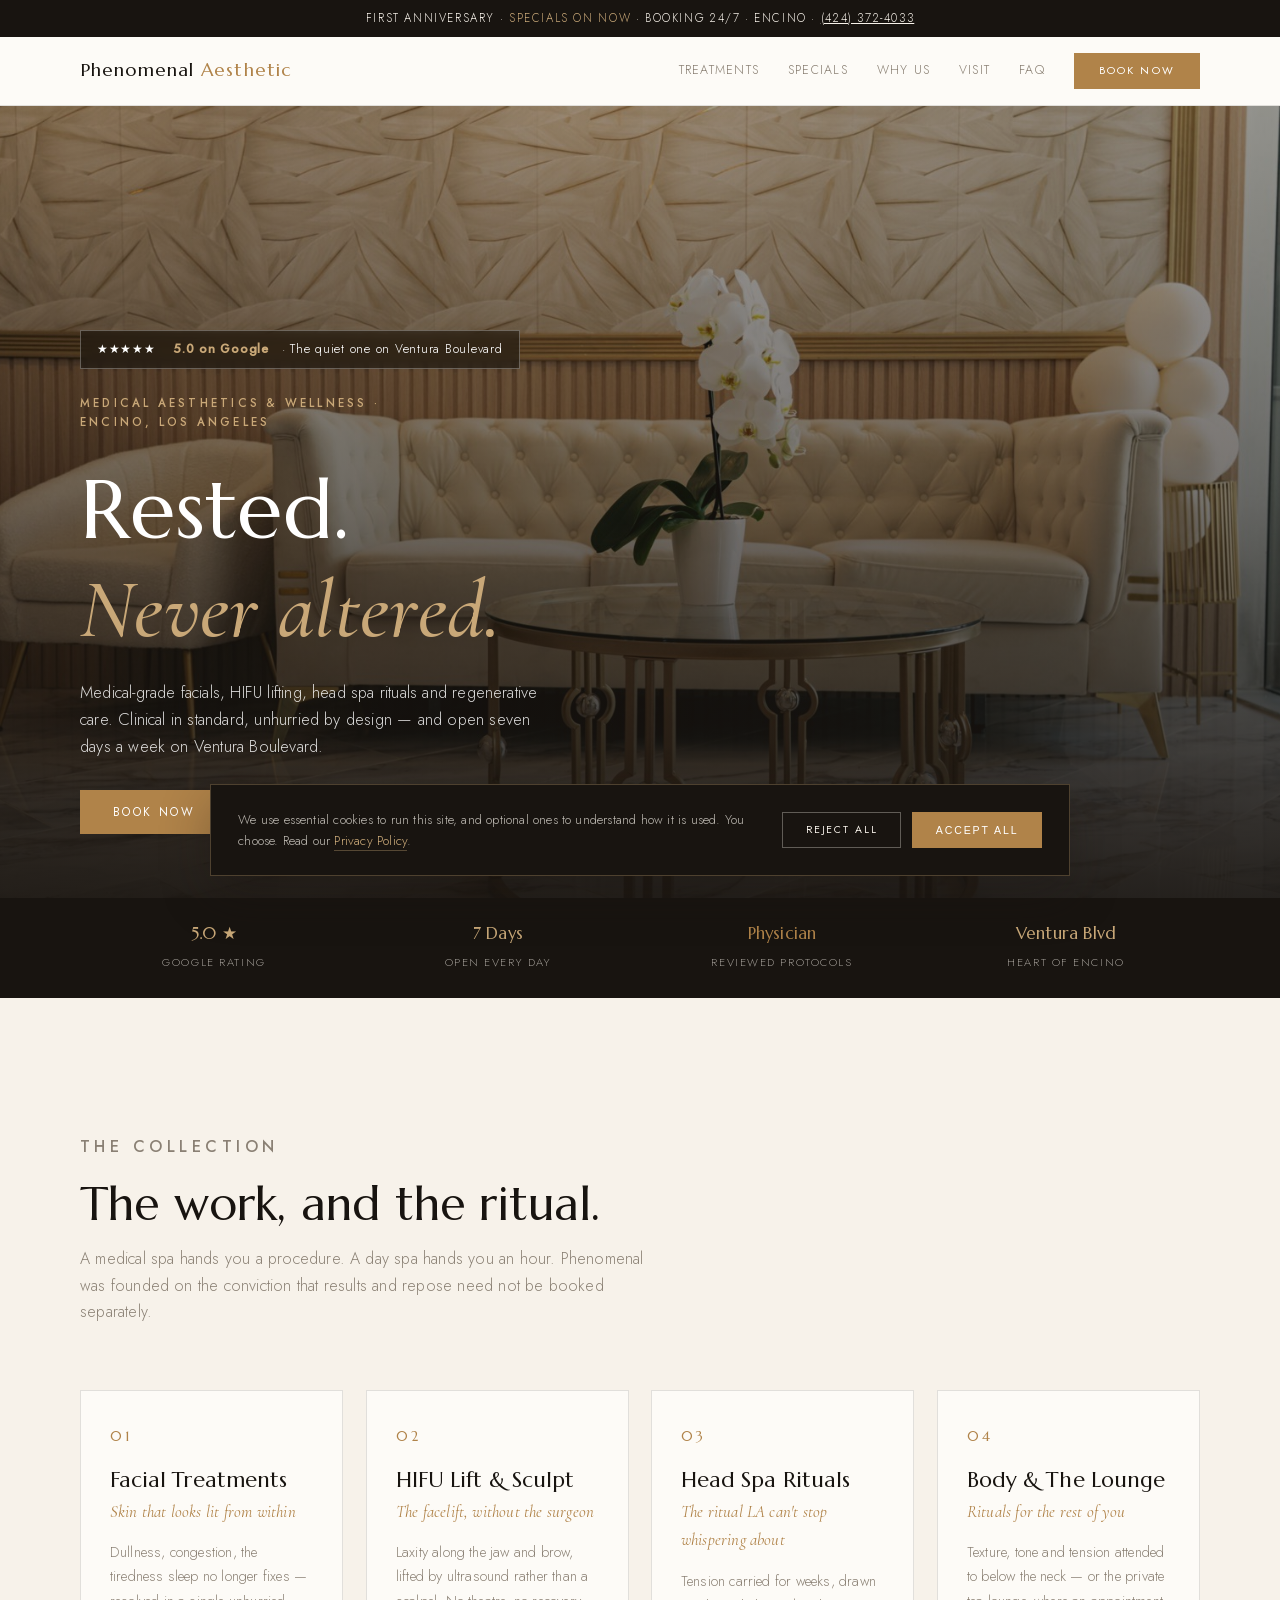
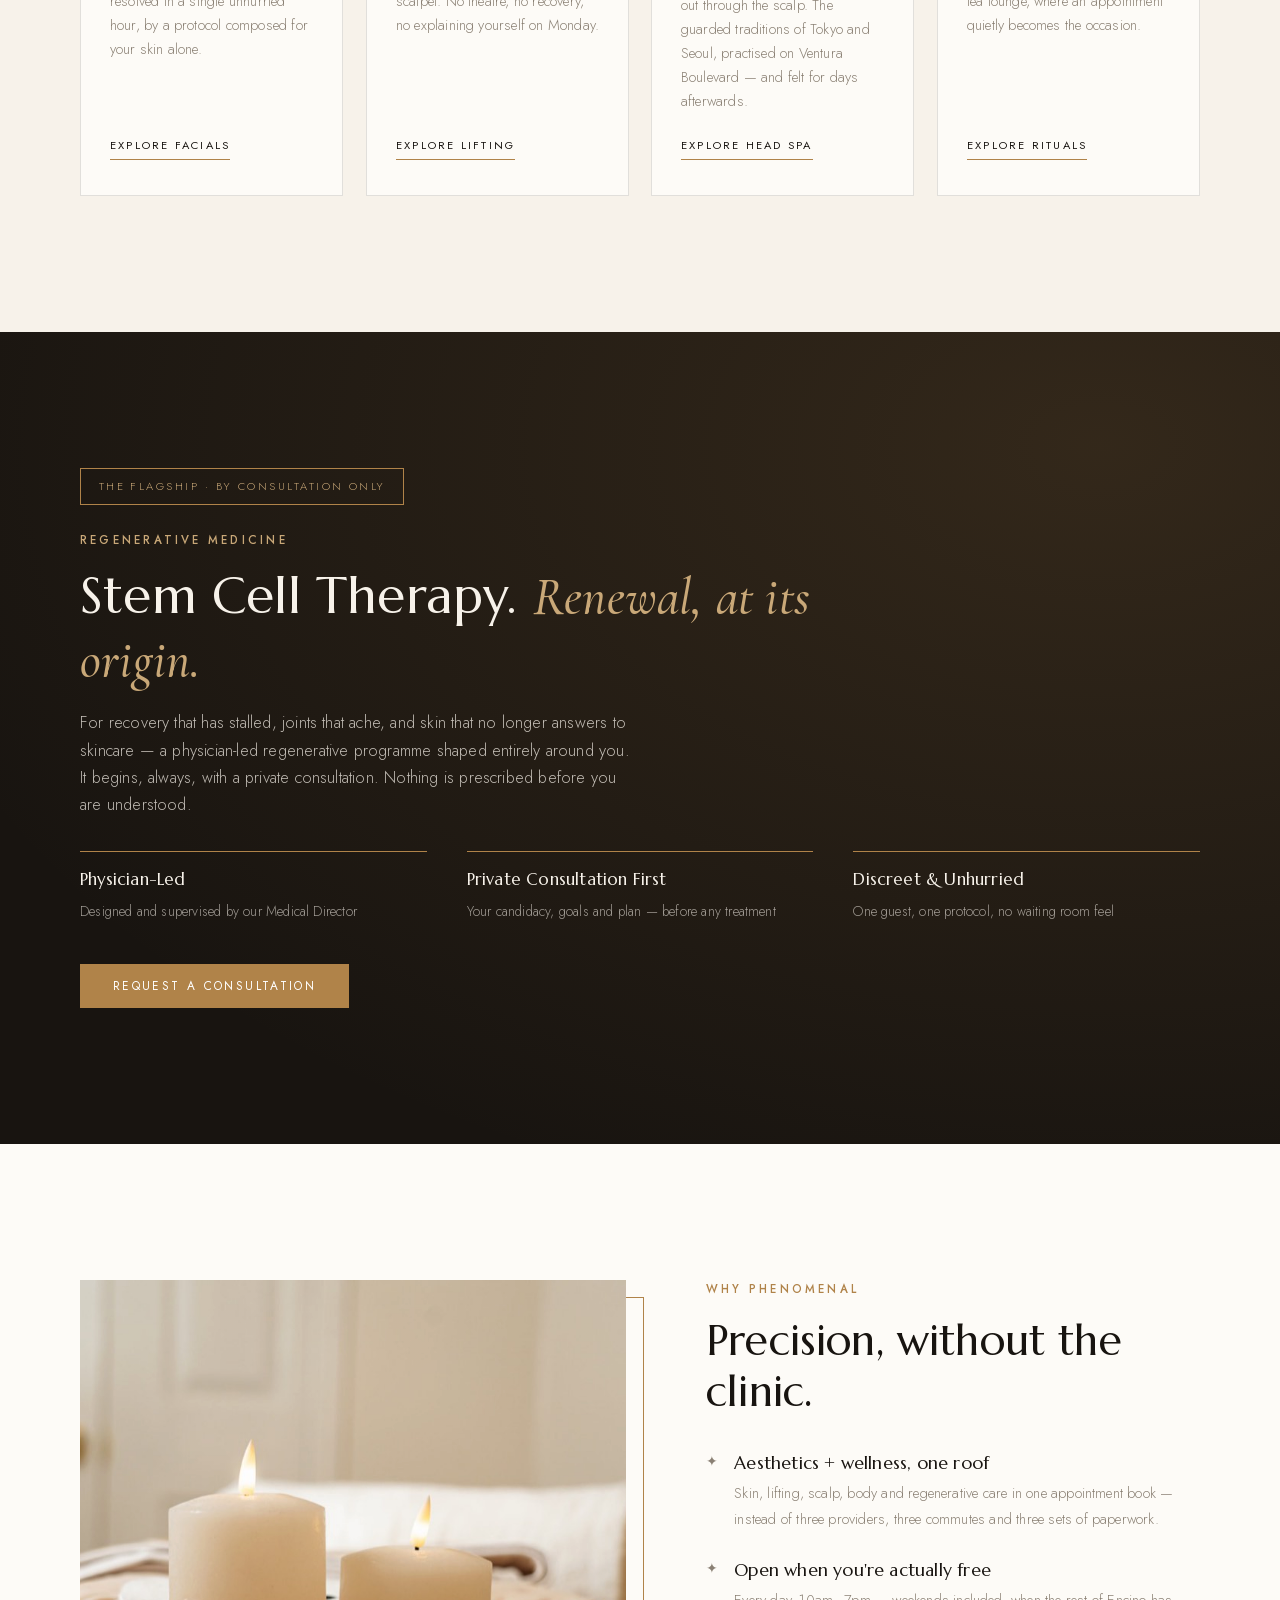
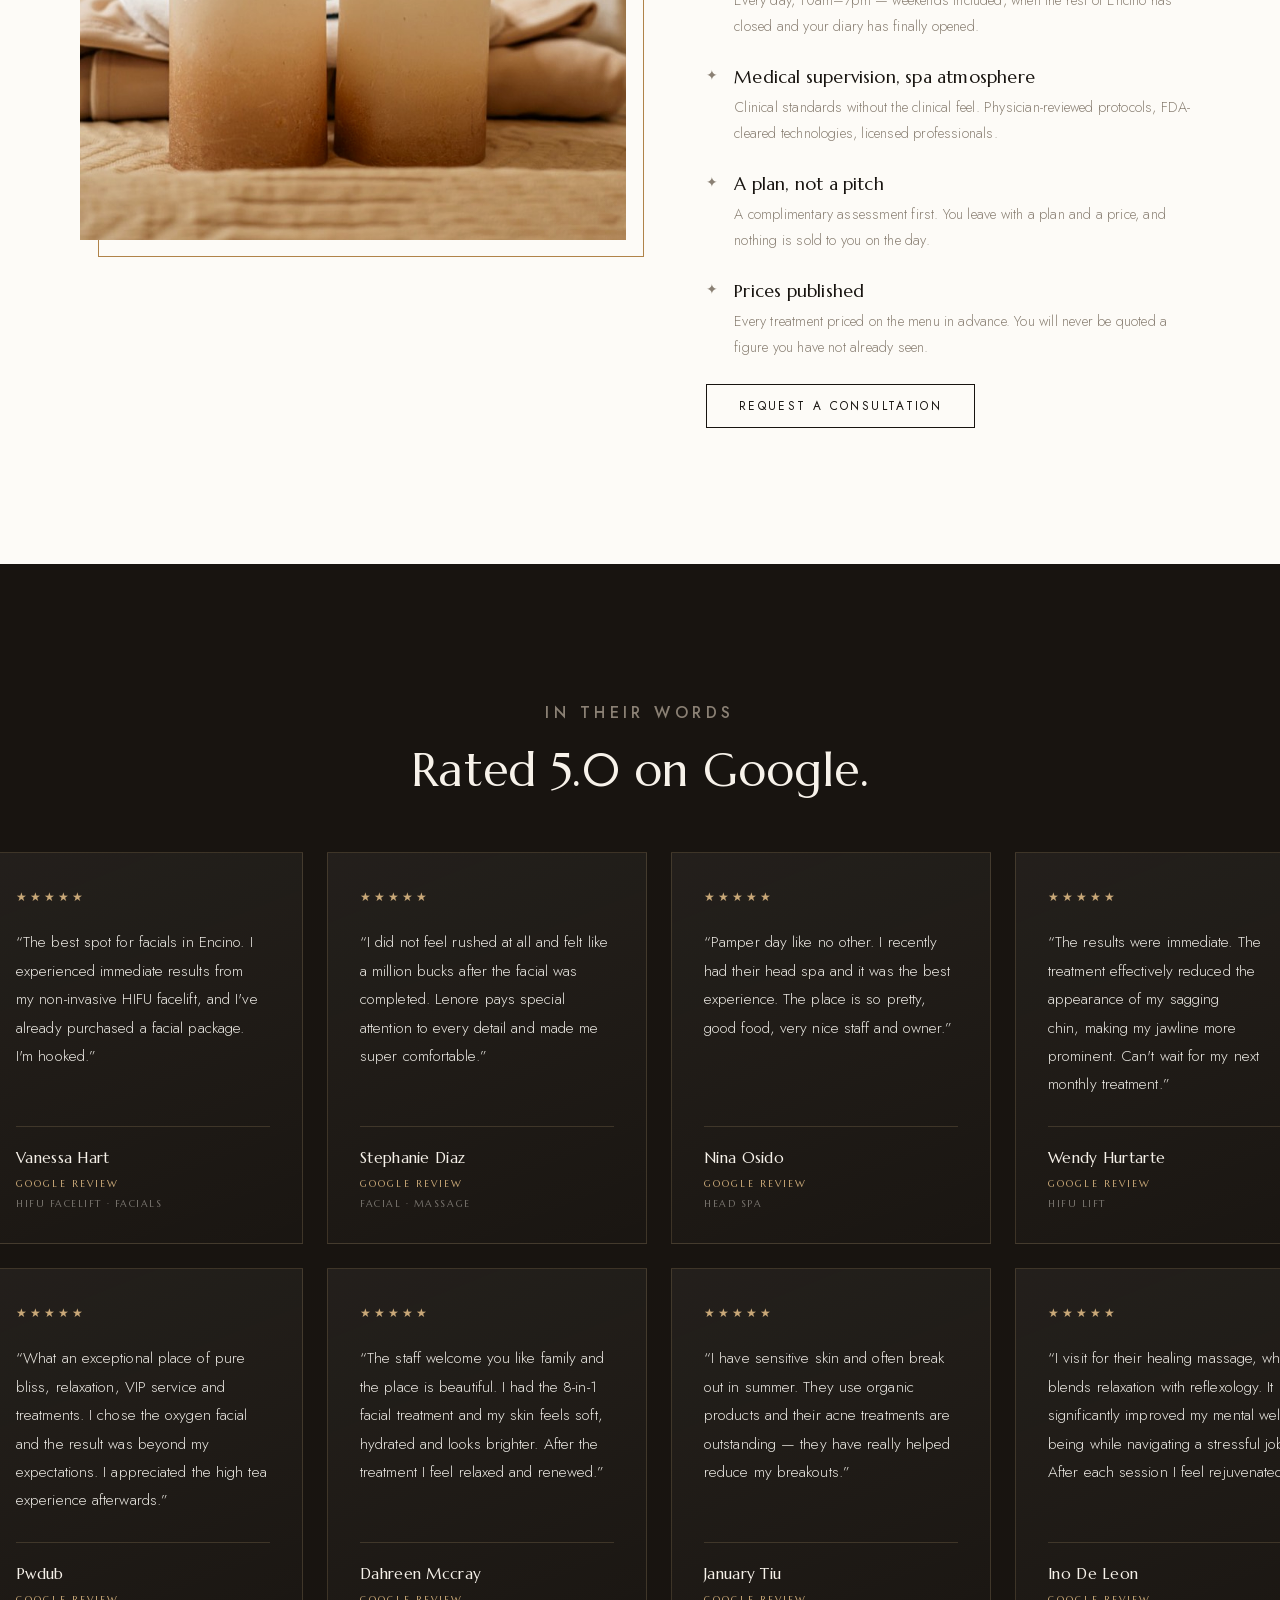
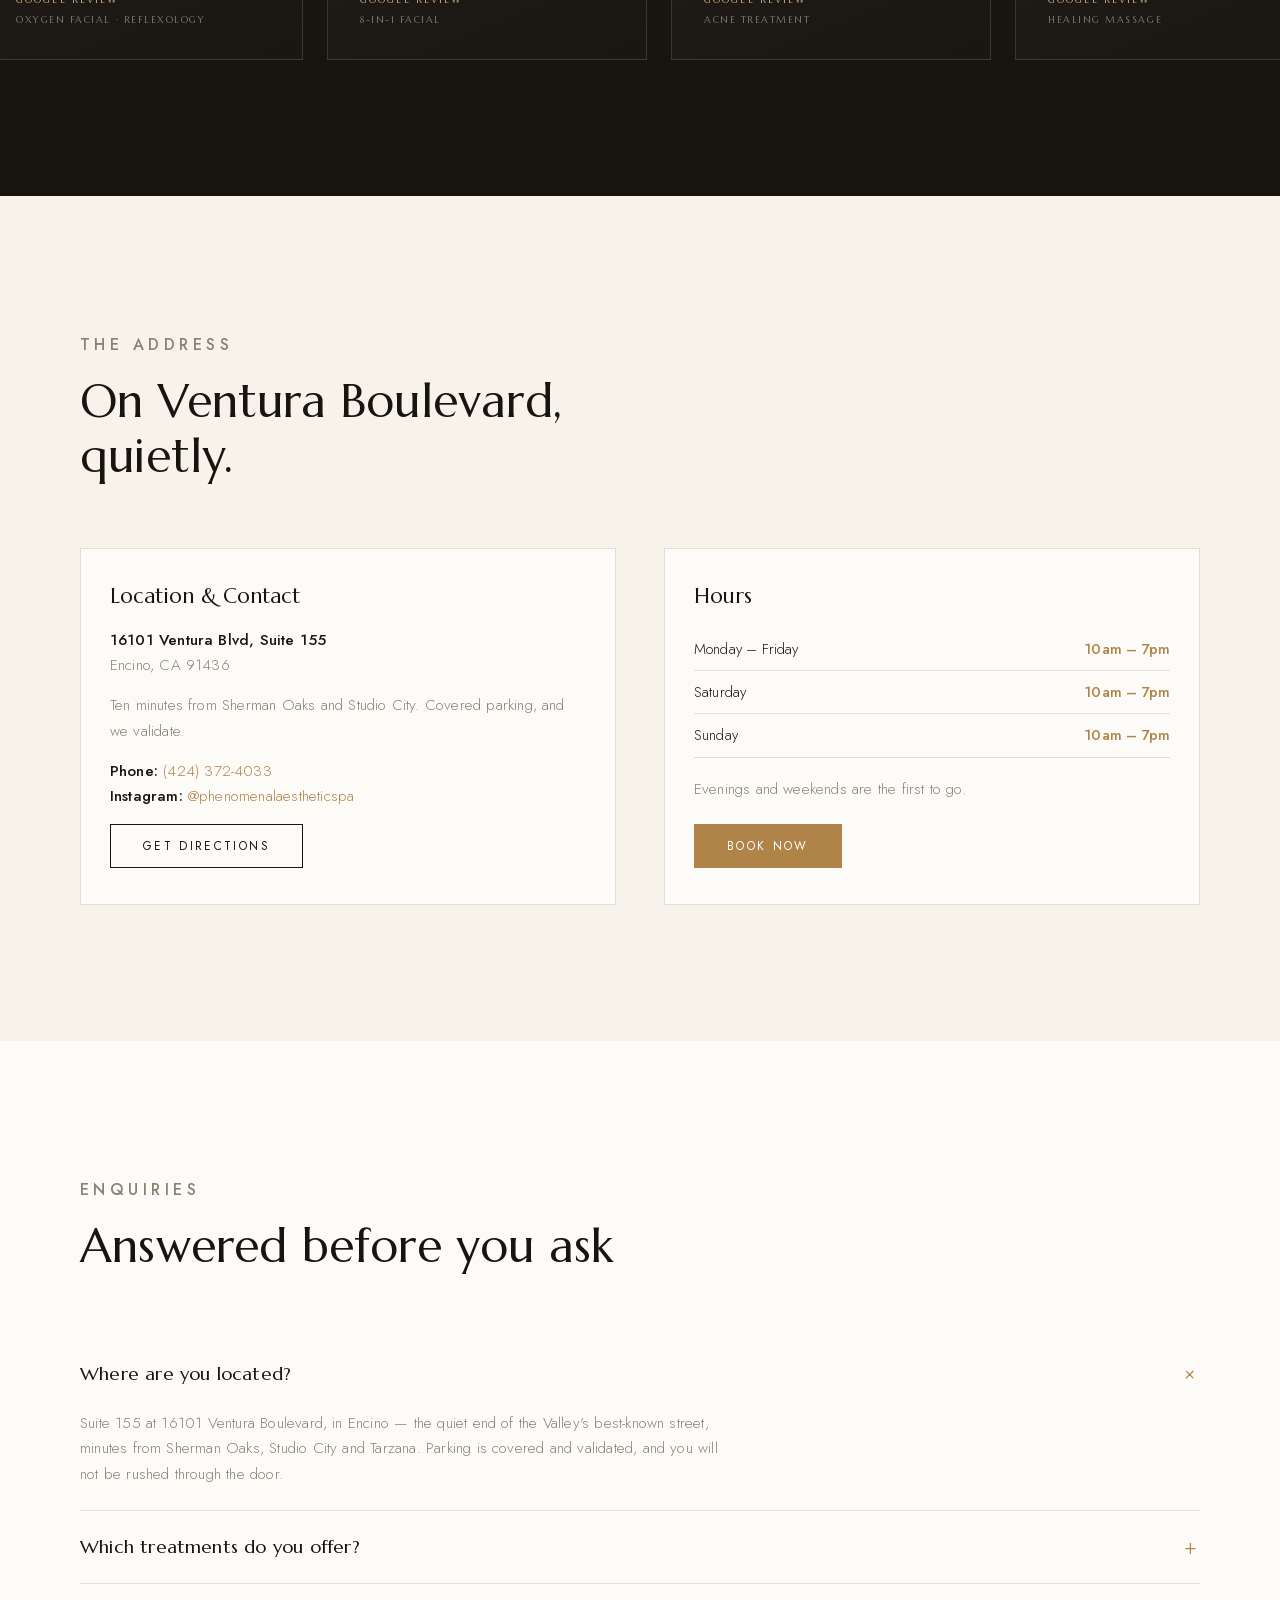
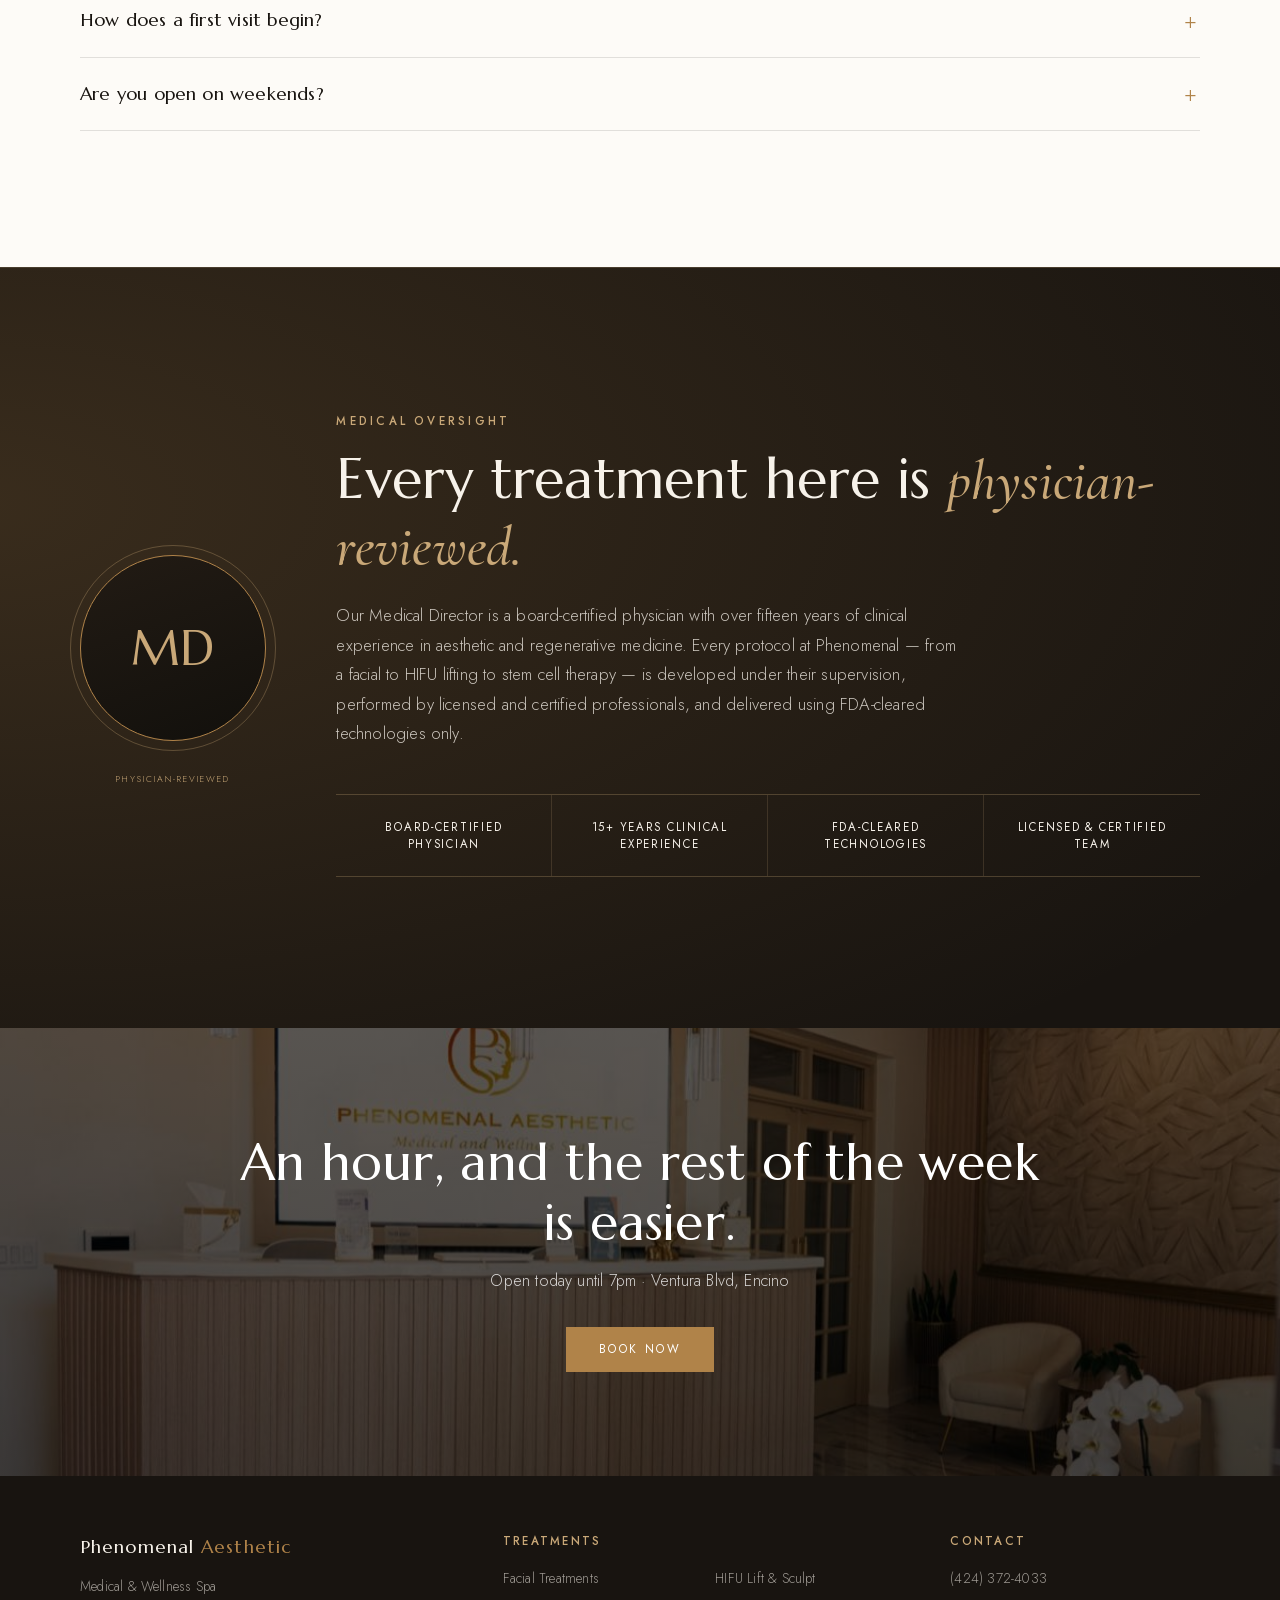
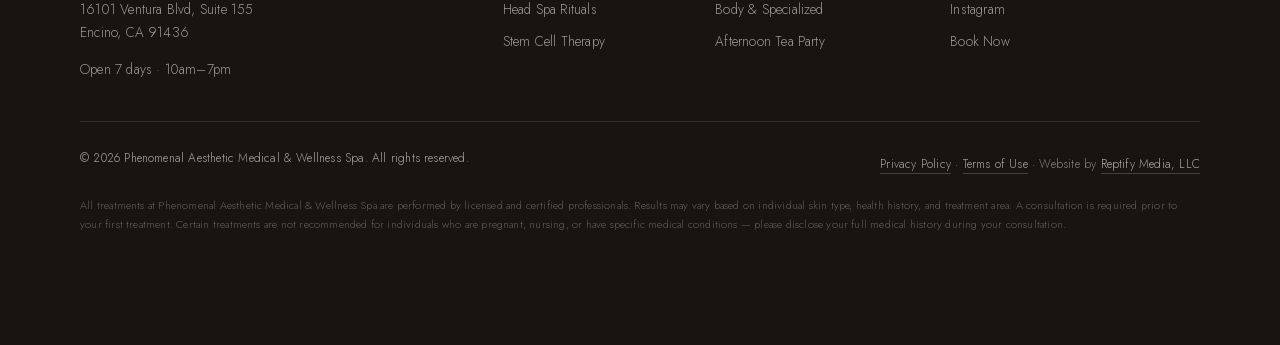
==== commit 7008a443: "Add the anniversary Specials page, and correct the services we said we did not offer The anniversary" ====
--- a/index.html
+++ b/index.html
@@ -14,7 +14,7 @@
 <meta name="twitter:card" content="summary_large_image">
 <meta name="robots" content="noindex,nofollow"><!-- DEMO: set to index,follow at launch -->
 <link rel="canonical" href="https://phenomenalaestheticspa.com/">
-<style>@font-face{font-family:'Marcellus';src:url('fonts/marcellus-400.woff2') format('woff2');font-weight:400;font-style:normal;font-display:block}@font-face{font-family:'Cormorant Garamond';src:url('fonts/cormorant-italic.woff2') format('woff2');font-weight:400 500;font-style:italic;font-display:block}@font-face{font-family:'Jost';src:url('fonts/jost.woff2') format('woff2');font-weight:300 500;font-style:normal;font-display:block}:root{--ink:#181410;--espresso:#241d16;--gold:#b08349;--gold-soft:#c9a878;--ivory:#f7f2ea;--porcelain:#fdfbf7;--stone:#8a8074;--line:rgba(24,20,16,.12);--serif:'Marcellus',Georgia,'Times New Roman',serif;--accent:'Cormorant Garamond',Georgia,serif;--sans:'Jost','Helvetica Neue',Helvetica,Arial,sans-serif;}*{margin:0;padding:0;box-sizing:border-box}html{scroll-behavior:smooth;background:#181410;overscroll-behavior-y:none}body{font-family:var(--sans);color:var(--ink);background:var(--porcelain) !important;line-height:1.68;font-weight:300;letter-spacing:.012em;-webkit-font-smoothing:antialiased;text-rendering:optimizeLegibility}img{max-width:100%;height:auto;display:block}a{color:inherit;text-decoration:none}h1,h2,h3{font-family:var(--serif);font-weight:400;line-height:1.18;letter-spacing:.004em}.wrap{width:min(1120px,92%);margin:0 auto}.eyebrow{font-size:.72rem;letter-spacing:.28em;text-transform:uppercase;color:var(--gold);margin-bottom:1rem;font-weight:500}.btn{display:inline-block;padding:.95rem 2rem;font-size:.74rem;letter-spacing:.2em;text-transform:uppercase;font-weight:400;text-align:center;line-height:1;transition:background .4s ease,color .4s ease,border-color .4s ease,transform .4s ease,box-shadow .4s ease}.btn-gold{background:var(--gold);color:#fff;border:1px solid var(--gold)}.btn-gold:hover{background:#9a7040;border-color:#9a7040}.btn-ghost{border:1px solid rgba(255,255,255,.5);color:#fff}.btn-ghost:hover{background:rgba(255,255,255,.12)}.btn-dark{border:1px solid var(--ink);color:var(--ink)}.btn-dark:hover{background:var(--ink);color:var(--ivory)}.announce{background:var(--ink);color:var(--ivory);text-align:center;font-size:.72rem;letter-spacing:.14em;text-transform:uppercase;padding:.55rem 1rem}.announce span{color:var(--gold-soft)}nav{position:relative;z-index:50;background:var(--porcelain);border-bottom:1px solid var(--line)}.nav-in{display:flex;align-items:center;justify-content:space-between;padding:1rem 0}.logo{font-family:var(--serif);font-size:1.15rem;letter-spacing:.06em}.logo em{font-style:normal;color:var(--gold)}.nav-links{display:flex;align-items:center;gap:1.8rem;font-size:.78rem;letter-spacing:.1em;text-transform:uppercase;color:var(--stone)}.nav-links a:hover{color:var(--ink)}.nav-cta{background:var(--gold);color:#fff;border:1px solid var(--gold);padding:.72rem 1.5rem;font-size:.68rem;letter-spacing:.2em;text-transform:uppercase;font-weight:400;line-height:1}.nav-links .nav-cta{color:#fff}@media(max-width:820px){.nav-links a:not(.nav-cta){display:none}}.hero{position:relative;min-height:88svh;display:flex;align-items:flex-end;color:#fff;isolation:isolate;overflow:hidden}.hero::before{content:"";position:absolute;inset:0;background:#241d16 url('images/hero-lounge.jpg') center 30%/cover no-repeat;z-index:-2}.hero::after{content:"";position:absolute;inset:0;background:linear-gradient(180deg,rgba(36,29,22,.44) 0%,rgba(28,22,17,.6) 50%,rgba(24,20,16,.93) 100%);z-index:-1}@media(max-width:820px){.hero::before{background-image:url('images/hero-lounge-sm.jpg')}}.hero-in{padding:4.5rem 0 4rem}.hero .eyebrow{color:var(--gold-soft)}.hero h1{font-size:clamp(2.6rem,8vw,5.2rem);max-width:14ch;margin-bottom:1.2rem}.hero h1 em{font-family:var(--accent);font-style:italic;font-weight:500;color:var(--gold-soft)}.hero p{max-width:46ch;font-size:1.02rem;color:rgba(255,255,255,.85);margin-bottom:1.8rem}.proof-badge{display:inline-flex;align-items:center;gap:.5rem;background:rgba(24,20,16,.55);border:1px solid rgba(255,255,255,.28);backdrop-filter:blur(6px);padding:.5rem 1rem;font-size:.78rem;letter-spacing:.06em;margin-bottom:1.6rem;flex-wrap:wrap;justify-content:center}@media(max-width:640px){.proof-badge .badge-tail{display:none}}.proof-badge b{color:var(--gold-soft);font-weight:600}.hero-ctas{display:flex;gap:.9rem;flex-wrap:wrap}@media(max-width:640px){.hero-ctas{flex-direction:column}.hero-ctas .btn{width:100%}}.strip{background:var(--ink);color:var(--ivory)}.strip-in{display:grid;grid-template-columns:repeat(4,1fr);text-align:center;padding:1.4rem 0;gap:1rem}.strip b{display:block;font-family:var(--serif);font-size:1.05rem;color:var(--gold-soft);font-weight:400}.strip .strip-lead b{color:var(--gold)}.strip span{font-size:.7rem;letter-spacing:.14em;text-transform:uppercase;color:rgba(247,242,234,.6)}@media(max-width:720px){.strip-in{grid-template-columns:repeat(2,1fr);gap:1.4rem 1rem}}section{padding:8.5rem 0}.sec-head{max-width:58ch;margin-bottom:4rem}.sec-head h2{font-size:clamp(1.9rem,4.5vw,2.9rem);margin-bottom:.9rem}.sec-head p{color:var(--stone);font-size:1rem}.page-hero{background:var(--ink) !important;color:var(--ivory);padding:6.5rem 0 5rem;height:420px;display:flex;align-items:flex-start;overflow:hidden}.page-hero h1{margin-top:0}.page-hero .eyebrow{margin-bottom:1.1rem}.page-hero .eyebrow{color:var(--gold-soft)}.page-hero h1{font-family:var(--serif);font-size:clamp(2.1rem,5vw,3.3rem);font-weight:400;max-width:22ch}.page-hero p.lead{color:rgba(247,242,234,.7);max-width:52ch;margin-top:1.1rem;font-size:.98rem}.nav-links a.active{color:var(--gold)}.nav-toggle{display:none;width:44px;height:44px;border:none;background:none;cursor:pointer;padding:0;position:relative;z-index:82;margin-right:-.5rem}.nav-toggle span{display:block;width:22px;height:1px;background:var(--ink);margin:0 auto;transition:transform .45s cubic-bezier(.25,.6,.3,1),opacity .3s ease,background .3s ease}.nav-toggle span:first-child{transform:translateY(-3px)}.nav-toggle span:last-child{transform:translateY(3px)}body.menu-open .nav-toggle span{background:var(--ivory)}body.menu-open .nav-toggle span:first-child{transform:translateY(.5px) rotate(45deg)}body.menu-open .nav-toggle span:last-child{transform:translateY(-.5px) rotate(-45deg)}@media(max-width:820px){.nav-toggle{display:block}nav .nav-links{position:fixed;inset:0;background:var(--ink);flex-direction:column;align-items:flex-start;justify-content:center;gap:0;padding:0 2rem;z-index:80;opacity:0;visibility:hidden;transition:opacity .5s cubic-bezier(.25,.6,.3,1),visibility .5s}body.menu-open nav .nav-links{opacity:1;visibility:visible}nav .nav-links a:not(.nav-cta){display:block;font-family:var(--serif);font-size:1.32rem;letter-spacing:.02em;text-transform:none;color:var(--ivory);padding:.62rem 0;width:100%;opacity:0;transform:translateY(14px);transition:opacity .5s cubic-bezier(.25,.6,.3,1),transform .5s cubic-bezier(.25,.6,.3,1),color .3s}body.menu-open nav .nav-links a:not(.nav-cta){opacity:1;transform:none}body.menu-open nav .nav-links a:nth-of-type(1){transition-delay:.1s}body.menu-open nav .nav-links a:nth-of-type(2){transition-delay:.16s}body.menu-open nav .nav-links a:nth-of-type(3){transition-delay:.22s}body.menu-open nav .nav-links a:nth-of-type(4){transition-delay:.28s}nav .nav-links a:not(.nav-cta):hover{color:var(--gold-soft)}nav .nav-links .nav-cta{display:none}nav .nav-links::after{content:"16101 Ventura Blvd, Suite 155 · Encino";position:absolute;bottom:6.5rem;left:2rem;right:2rem;font-size:.7rem;letter-spacing:.16em;text-transform:uppercase;color:rgba(247,242,234,.42);opacity:0;transition:opacity .5s ease .34s}body.menu-open nav .nav-links::after{opacity:1}body.menu-open{overflow:hidden}nav{background:var(--porcelain)}body.menu-open nav{background:transparent;border-bottom-color:transparent}body.menu-open .logo{color:var(--ivory);position:relative;z-index:82}.svc a,.menu-item a,.p-more{display:inline-block;padding:.62rem 0}footer li a{display:inline-block;padding:.34rem 0}.announce a{display:inline-block;padding:.3rem .2rem}.foot-legal-links a{display:inline-block;padding:.3rem 0}.visit-card a[href^="tel"],.visit-card a[href^="https://www.instagram"]{display:inline-block;padding:.25rem 0}}@media(prefers-reduced-motion:reduce){nav .nav-links,nav .nav-links a,.nav-toggle span{transition:none}}.page-hero .wrap{width:min(1120px,92%)}.page-hero p.lead{max-width:52ch}@media(max-width:820px){.page-hero{height:auto;min-height:300px;padding:3.4rem 0 3rem}}.reviews .sec-head{margin:0 auto 3.4rem;text-align:center}.reviews .sec-head h2{color:var(--ivory)}.review-rail{position:relative;overflow:hidden}.review-rail + .review-rail{margin-top:1.5rem}.review-track{display:flex;align-items:stretch;gap:1.5rem;width:max-content;will-change:transform}.review-track--a{animation:driftLeft 168s linear infinite}.review-track--b{animation:driftRight 196s linear infinite}.review-rail:hover .review-track,.review-rail:focus-within .review-track{animation-play-state:paused}@keyframes driftLeft{from{transform:translate3d(0,0,0)}to{transform:translate3d(-50%,0,0)}}@keyframes driftRight{from{transform:translate3d(-50%,0,0)}to{transform:translate3d(0,0,0)}}.review-card{flex:0 0 clamp(310px,25vw,368px);text-align:left;position:relative;border:1px solid rgba(201,168,120,.2);background:linear-gradient(158deg,rgba(247,242,234,.055),rgba(247,242,234,.012));padding:2.2rem 2rem 1.9rem;display:flex;flex-direction:column;transition:border-color .6s ease,background .6s ease}.review-card:hover{border-color:rgba(201,168,120,.46);background:linear-gradient(158deg,rgba(247,242,234,.08),rgba(247,242,234,.02))}.rc-stars{color:var(--gold-soft);letter-spacing:.26em;font-size:.72rem;margin-bottom:1.3rem}.review-card p{font-family:var(--sans);font-weight:300;font-size:.96rem;line-height:1.85;letter-spacing:.006em;color:rgba(250,247,241,.93);margin:0 0 1.7rem;flex:1;text-wrap:pretty}.rc-name{font-family:var(--serif);font-size:.95rem;color:var(--ivory);letter-spacing:.02em;padding-top:1.1rem;border-top:1px solid rgba(201,168,120,.2)}.rc-source{display:block;font-size:.6rem;letter-spacing:.22em;text-transform:uppercase;color:var(--gold-soft);margin-top:.4rem}.rc-treatment{display:block;font-size:.6rem;letter-spacing:.16em;text-transform:uppercase;color:rgba(247,242,234,.42);margin-top:.22rem}@media(max-width:860px){.review-rail{overflow-x:auto;scroll-snap-type:x mandatory;-webkit-overflow-scrolling:touch;scrollbar-width:none;padding-inline:1.1rem}.review-rail::-webkit-scrollbar{display:none}.review-track{animation:none !important;width:auto;gap:1rem}.review-card{flex:0 0 78vw;scroll-snap-align:center;padding:1.8rem 1.6rem 1.6rem}.review-card p{font-size:.98rem;line-height:1.8}.review-rail + .review-rail{margin-top:1rem}}@media(prefers-reduced-motion:reduce){.review-track{animation:none}.review-rail{overflow-x:auto;scroll-snap-type:x mandatory}.review-card{scroll-snap-align:start}}</style>
+<style>@font-face{font-family:'Marcellus';src:url('fonts/marcellus-400.woff2') format('woff2');font-weight:400;font-style:normal;font-display:block}@font-face{font-family:'Cormorant Garamond';src:url('fonts/cormorant-italic.woff2') format('woff2');font-weight:400 500;font-style:italic;font-display:block}@font-face{font-family:'Jost';src:url('fonts/jost.woff2') format('woff2');font-weight:300 500;font-style:normal;font-display:block}:root{--ink:#181410;--espresso:#241d16;--gold:#b08349;--gold-soft:#c9a878;--ivory:#f7f2ea;--porcelain:#fdfbf7;--stone:#8a8074;--line:rgba(24,20,16,.12);--serif:'Marcellus',Georgia,'Times New Roman',serif;--accent:'Cormorant Garamond',Georgia,serif;--sans:'Jost','Helvetica Neue',Helvetica,Arial,sans-serif;}*{margin:0;padding:0;box-sizing:border-box;-webkit-tap-highlight-color:transparent}html{scroll-behavior:smooth;background:#181410;overscroll-behavior-y:none}body{font-family:var(--sans);color:var(--ink);background:var(--porcelain) !important;line-height:1.68;font-weight:300;letter-spacing:.012em;-webkit-font-smoothing:antialiased;text-rendering:optimizeLegibility}img{max-width:100%;height:auto;display:block}a{color:inherit;text-decoration:none}h1,h2,h3{font-family:var(--serif);font-weight:400;line-height:1.18;letter-spacing:.004em}.wrap{width:min(1120px,92%);margin:0 auto}.eyebrow{font-size:.72rem;letter-spacing:.28em;text-transform:uppercase;color:var(--gold);margin-bottom:1rem;font-weight:500}.btn{display:inline-block;padding:.95rem 2rem;font-size:.74rem;letter-spacing:.2em;text-transform:uppercase;font-weight:400;text-align:center;line-height:1;transition:background .4s ease,color .4s ease,border-color .4s ease,transform .4s ease,box-shadow .4s ease}.btn-gold{background:var(--gold);color:#fff;border:1px solid var(--gold)}.btn-gold:hover{background:#9a7040;border-color:#9a7040}.btn-ghost{border:1px solid rgba(255,255,255,.5);color:#fff}.btn-ghost:hover{background:rgba(255,255,255,.12)}.btn-dark{border:1px solid var(--ink);color:var(--ink)}.btn-dark:hover{background:var(--ink);color:var(--ivory)}.announce{background:var(--ink);color:var(--ivory);text-align:center;font-size:.72rem;letter-spacing:.14em;text-transform:uppercase;padding:.55rem 1rem}.announce span{color:var(--gold-soft)}nav{position:relative;z-index:50;background:var(--porcelain);border-bottom:1px solid var(--line)}.nav-in{display:flex;align-items:center;justify-content:space-between;padding:1rem 0}.logo{font-family:var(--serif);font-size:1.15rem;letter-spacing:.06em}.logo em{font-style:normal;color:var(--gold)}.nav-links{display:flex;align-items:center;gap:1.8rem;font-size:.78rem;letter-spacing:.1em;text-transform:uppercase;color:var(--stone)}.nav-links a:hover{color:var(--ink)}.nav-cta{background:var(--gold);color:#fff;border:1px solid var(--gold);padding:.72rem 1.5rem;font-size:.68rem;letter-spacing:.2em;text-transform:uppercase;font-weight:400;line-height:1}.nav-links .nav-cta{color:#fff}@media(max-width:820px){.nav-links a:not(.nav-cta){display:none}}.hero{position:relative;min-height:88svh;display:flex;align-items:flex-end;color:#fff;isolation:isolate;overflow:hidden}.hero::before{content:"";position:absolute;inset:0;background:#241d16 url('images/hero-lounge.jpg') center 30%/cover no-repeat;z-index:-2}.hero::after{content:"";position:absolute;inset:0;background:linear-gradient(180deg,rgba(36,29,22,.44) 0%,rgba(28,22,17,.6) 50%,rgba(24,20,16,.93) 100%);z-index:-1}@media(max-width:820px){.hero::before{background-image:url('images/hero-lounge-sm.jpg')}}.hero-in{padding:4.5rem 0 4rem}.hero .eyebrow{color:var(--gold-soft)}.hero h1{font-size:clamp(2.6rem,8vw,5.2rem);max-width:14ch;margin-bottom:1.2rem}.hero h1 em{font-family:var(--accent);font-style:italic;font-weight:500;color:var(--gold-soft)}.hero p{max-width:46ch;font-size:1.02rem;color:rgba(255,255,255,.85);margin-bottom:1.8rem}.proof-badge{display:inline-flex;align-items:center;gap:.5rem;background:rgba(24,20,16,.55);border:1px solid rgba(255,255,255,.28);backdrop-filter:blur(6px);padding:.5rem 1rem;font-size:.78rem;letter-spacing:.06em;margin-bottom:1.6rem;flex-wrap:wrap;justify-content:center}@media(max-width:640px){.proof-badge .badge-tail{display:none}}.proof-badge b{color:var(--gold-soft);font-weight:600}.hero-ctas{display:flex;gap:.9rem;flex-wrap:wrap}@media(max-width:640px){.hero-ctas{flex-direction:column}.hero-ctas .btn{width:100%}}.strip{background:var(--ink);color:var(--ivory)}.strip-in{display:grid;grid-template-columns:repeat(4,1fr);text-align:center;padding:1.4rem 0;gap:1rem}.strip b{display:block;font-family:var(--serif);font-size:1.05rem;color:var(--gold-soft);font-weight:400}.strip .strip-lead b{color:var(--gold)}.strip span{font-size:.7rem;letter-spacing:.14em;text-transform:uppercase;color:rgba(247,242,234,.6)}@media(max-width:720px){.strip-in{grid-template-columns:repeat(2,1fr);gap:1.4rem 1rem}}section{padding:8.5rem 0}.sec-head{max-width:58ch;margin-bottom:4rem}.sec-head h2{font-size:clamp(1.9rem,4.5vw,2.9rem);margin-bottom:.9rem}.sec-head p{color:var(--stone);font-size:1rem}.page-hero{background:var(--ink) !important;color:var(--ivory);padding:6.5rem 0 5rem;height:420px;display:flex;align-items:flex-start;overflow:hidden}.page-hero h1{margin-top:0}.page-hero .eyebrow{margin-bottom:1.1rem}.page-hero .eyebrow{color:var(--gold-soft)}.page-hero h1{font-family:var(--serif);font-size:clamp(2.1rem,5vw,3.3rem);font-weight:400;max-width:22ch}.page-hero p.lead{color:rgba(247,242,234,.7);max-width:52ch;margin-top:1.1rem;font-size:.98rem}.nav-links a.active{color:var(--gold)}.nav-toggle{display:none;width:44px;height:44px;border:none;background:none;cursor:pointer;padding:0;position:relative;z-index:82;margin-right:-.5rem}.nav-toggle span{display:block;width:22px;height:1px;background:var(--ink);margin:0 auto;transition:transform .45s cubic-bezier(.25,.6,.3,1),opacity .3s ease,background .3s ease}.nav-toggle span:first-child{transform:translateY(-3px)}.nav-toggle span:last-child{transform:translateY(3px)}body.menu-open .nav-toggle span{background:var(--ivory)}body.menu-open .nav-toggle span:first-child{transform:translateY(.5px) rotate(45deg)}body.menu-open .nav-toggle span:last-child{transform:translateY(-.5px) rotate(-45deg)}@media(max-width:820px){.nav-toggle{display:block}nav .nav-links{position:fixed;inset:0;background:var(--ink);flex-direction:column;align-items:flex-start;justify-content:center;gap:0;padding:0 2rem;z-index:80;opacity:0;visibility:hidden;transition:opacity .5s cubic-bezier(.25,.6,.3,1),visibility .5s}body.menu-open nav .nav-links{opacity:1;visibility:visible}nav .nav-links a:not(.nav-cta){display:block;font-family:var(--serif);font-size:1.32rem;letter-spacing:.02em;text-transform:none;color:var(--ivory);padding:.62rem 0;width:100%;opacity:0;transform:translateY(14px);transition:opacity .5s cubic-bezier(.25,.6,.3,1),transform .5s cubic-bezier(.25,.6,.3,1),color .3s}body.menu-open nav .nav-links a:not(.nav-cta){opacity:1;transform:none}body.menu-open nav .nav-links a:nth-of-type(1){transition-delay:.1s}body.menu-open nav .nav-links a:nth-of-type(2){transition-delay:.16s}body.menu-open nav .nav-links a:nth-of-type(3){transition-delay:.22s}body.menu-open nav .nav-links a:nth-of-type(4){transition-delay:.28s}nav .nav-links a:not(.nav-cta):hover{color:var(--gold-soft)}nav .nav-links .nav-cta{display:none}nav .nav-links::after{content:"16101 Ventura Blvd, Suite 155 · Encino";position:absolute;bottom:6.5rem;left:2rem;right:2rem;font-size:.7rem;letter-spacing:.16em;text-transform:uppercase;color:rgba(247,242,234,.42);opacity:0;transition:opacity .5s ease .34s}body.menu-open nav .nav-links::after{opacity:1}body.menu-open{overflow:hidden}nav{background:var(--porcelain)}body.menu-open nav{background:transparent;border-bottom-color:transparent}body.menu-open .logo{color:var(--ivory);position:relative;z-index:82}.svc a,.menu-item a,.p-more{display:inline-block;padding:.62rem 0}footer li a{display:inline-block;padding:.34rem 0}.announce a{display:inline-block;padding:.3rem .2rem}.foot-legal-links a{display:inline-block;padding:.3rem 0}.visit-card a[href^="tel"],.visit-card a[href^="https://www.instagram"]{display:inline-block;padding:.25rem 0}}@media(prefers-reduced-motion:reduce){nav .nav-links,nav .nav-links a,.nav-toggle span{transition:none}}.page-hero .wrap{width:min(1120px,92%)}.page-hero p.lead{max-width:52ch}@media(max-width:820px){.page-hero{height:auto;min-height:300px;padding:3.4rem 0 3rem}}.reviews .sec-head{margin:0 auto 3.4rem;text-align:center}.reviews .sec-head h2{color:var(--ivory)}.review-rail{position:relative;overflow:hidden}.review-rail + .review-rail{margin-top:1.5rem}.review-track{display:flex;align-items:stretch;gap:1.5rem;width:max-content;will-change:transform}.review-track--a{animation:driftLeft 168s linear infinite}.review-track--b{animation:driftRight 196s linear infinite}.review-rail:hover .review-track,.review-rail:focus-within .review-track{animation-play-state:paused}@keyframes driftLeft{from{transform:translate3d(0,0,0)}to{transform:translate3d(-50%,0,0)}}@keyframes driftRight{from{transform:translate3d(-50%,0,0)}to{transform:translate3d(0,0,0)}}.review-card{flex:0 0 clamp(310px,25vw,368px);text-align:left;position:relative;border:1px solid rgba(201,168,120,.2);background:linear-gradient(158deg,rgba(247,242,234,.055),rgba(247,242,234,.012));padding:2.2rem 2rem 1.9rem;display:flex;flex-direction:column;transition:border-color .6s ease,background .6s ease}.review-card:hover{border-color:rgba(201,168,120,.46);background:linear-gradient(158deg,rgba(247,242,234,.08),rgba(247,242,234,.02))}.rc-stars{color:var(--gold-soft);letter-spacing:.26em;font-size:.72rem;margin-bottom:1.3rem}.review-card p{font-family:var(--sans);font-weight:300;font-size:.96rem;line-height:1.85;letter-spacing:.006em;color:rgba(250,247,241,.93);margin:0 0 1.7rem;flex:1;text-wrap:pretty}.rc-name{font-family:var(--serif);font-size:.95rem;color:var(--ivory);letter-spacing:.02em;padding-top:1.1rem;border-top:1px solid rgba(201,168,120,.2)}.rc-source{display:block;font-size:.6rem;letter-spacing:.22em;text-transform:uppercase;color:var(--gold-soft);margin-top:.4rem}.rc-treatment{display:block;font-size:.6rem;letter-spacing:.16em;text-transform:uppercase;color:rgba(247,242,234,.42);margin-top:.22rem}@media(max-width:860px){.review-rail{overflow-x:auto;scroll-snap-type:x mandatory;-webkit-overflow-scrolling:touch;scrollbar-width:none;padding-inline:1.1rem}.review-rail::-webkit-scrollbar{display:none}.review-track{animation:none !important;width:auto;gap:1rem}.review-card{flex:0 0 78vw;scroll-snap-align:center;padding:1.8rem 1.6rem 1.6rem}.review-card p{font-size:.98rem;line-height:1.8}.review-rail + .review-rail{margin-top:1rem}}@media(prefers-reduced-motion:reduce){.review-track{animation:none}.review-rail{overflow-x:auto;scroll-snap-type:x mandatory}.review-card{scroll-snap-align:start}}</style>
 <script>document.documentElement.className+=' js'</script>
 <link rel="preload" as="font" type="font/woff2" href="fonts/marcellus-400.woff2" crossorigin>
 <link rel="preload" as="font" type="font/woff2" href="fonts/jost.woff2" crossorigin>
@@ -302,13 +302,14 @@
 </head>
 <body>
 
-<div class="announce">Treatments 10am–7pm · <span>Booking &amp; enquiries 24/7</span> · Ventura Blvd, Encino · <a href="tel:+14243724033" style="text-decoration:underline">(424) 372-4033</a></div>
+<div class="announce"><a href="specials.html">First Anniversary · <span>Specials on now</span></a> · Booking 24/7 · Encino · <a href="tel:+14243724033" style="text-decoration:underline">(424) 372-4033</a></div>
 
 <nav>
   <div class="wrap nav-in">
     <a class="logo" href="index.html">Phenomenal <em>Aesthetic</em></a>
     <div class="nav-links" id="navMenu">
       <a href="treatments.html">Treatments</a>
+      <a href="specials.html">Specials</a>
       <a href="why-us.html">Why Us</a>
       <a href="visit.html">Visit</a>
       <a href="faq.html">FAQ</a>
--- a/style.css
+++ b/style.css
@@ -19,7 +19,7 @@
   --accent:'Cormorant Garamond',Georgia,serif;
   --sans:'Jost','Helvetica Neue',Helvetica,Arial,sans-serif;
 }
-*{margin:0;padding:0;box-sizing:border-box}
+*{margin:0;padding:0;box-sizing:border-box;-webkit-tap-highlight-color:transparent}
 html{scroll-behavior:smooth;background:#181410;overscroll-behavior-y:none}
 body{font-family:var(--sans);color:var(--ink);background:var(--porcelain) !important;line-height:1.68;font-weight:300;letter-spacing:.012em;-webkit-font-smoothing:antialiased;text-rendering:optimizeLegibility}
 img{max-width:100%;height:auto;display:block}
@@ -361,10 +361,9 @@
 .p-scroll::-webkit-scrollbar{width:3px}
 .p-scroll::-webkit-scrollbar-thumb{background:var(--gold)}
 .p-scroll::-webkit-scrollbar-track{background:transparent}
-.svc-panel .p-row{display:flex;justify-content:space-between;gap:1.2rem;padding:.72rem 0;border-bottom:1px solid rgba(247,242,234,.13);align-items:baseline;font-size:.92rem;animation:rowIn .45s ease both}
+.svc-panel .p-row{display:flex;justify-content:space-between;gap:1.2rem;padding:.72rem 0;border-bottom:1px solid rgba(247,242,234,.13);align-items:baseline;font-size:.92rem}
 .svc-panel .p-row b{font-weight:400;font-family:var(--serif);font-size:.98rem;letter-spacing:.01em}
 .svc-panel .p-row span{color:var(--gold-soft);font-family:var(--serif);white-space:nowrap}
-@keyframes rowIn{from{opacity:0}to{opacity:1}}
 .svc-panel .p-foot{margin-top:auto;padding-top:1.6rem;display:flex;align-items:center;gap:1.6rem;flex-wrap:wrap;flex:none}
 .svc-panel .p-foot p{font-size:.78rem;color:rgba(247,242,234,.5);margin:0;letter-spacing:.02em}
 .p-more{color:var(--gold-soft);border-bottom:1px solid rgba(201,168,120,.35);transition:color .35s,border-color .35s}
@@ -383,15 +382,14 @@
 @media(max-width:900px){
   .svc-stage,.svc-stage.is-open{grid-template-columns:1fr;height:auto}
   .svc-stage .svc,.svc-stage .svc-panel{grid-row:auto}
-  .svc-stage .svc.is-out{display:none}
+  /* the other cards stay exactly where they are, so the tapped card does not
+     move under your thumb; only the panel is new */
+  .svc-stage .svc.is-out{display:flex;opacity:1;transform:none;pointer-events:auto}
   /* height:0 keeps the panel from driving the row on a desktop grid; on a
      single mobile column it collapsed the panel to nothing */
   .svc-stage.is-open .svc-panel{height:auto;min-height:0;overflow:visible}
-  /* the panel is the stage's first child so the desktop grid can pin it to
-     column 2; on one mobile column that puts the prices above their own
-     heading, so the card leads and the panel follows */
-  .svc-stage .svc-panel{order:1}
-  .svc-stage.is-open .svc.is-active{order:0}
+  /* JS assigns each card an even order and the panel the odd slot just after
+     the active one, so the prices land directly beneath their own heading */
   /* the hidden CTA still reserved its line, leaving a dead gap above the panel */
   .svc-stage.is-open .svc.is-active .svc-open{display:none}
   .svc-stage.is-open .p-scroll{overflow:visible;max-height:none}
@@ -401,7 +399,7 @@
   .svc-panel .p-foot{flex-direction:column;align-items:stretch}
   .svc-panel .p-foot .btn{margin-left:0;width:100%}
 }
-@media(prefers-reduced-motion:reduce){.svc-stage .svc,.svc-stage.is-open .svc-panel,.svc-panel .p-row,.svc-stage.is-open .svc.is-active::after,.svc-stage.is-open .svc-panel::before{transition:none;animation:none}}
+@media(prefers-reduced-motion:reduce){.svc-stage .svc,.svc-stage.is-open .svc-panel,.svc-stage.is-open .svc.is-active::after,.svc-stage.is-open .svc-panel::before{transition:none;animation:none}}
 
 /* ── cookie consent ───────────────────────────────────────── */
 .consent{position:fixed;left:1.5rem;right:1.5rem;bottom:1.5rem;z-index:70;background:var(--ink);color:var(--ivory);border:1px solid rgba(201,168,120,.3);padding:1.5rem 1.7rem;display:flex;align-items:center;gap:1.6rem;flex-wrap:wrap;box-shadow:0 18px 50px rgba(24,20,16,.32);max-width:860px;margin-inline:auto;opacity:0;transform:translateY(14px);transition:opacity .6s cubic-bezier(.25,.6,.3,1),transform .6s cubic-bezier(.25,.6,.3,1)}
@@ -799,3 +797,67 @@
   letter-spacing:.14em;text-transform:uppercase;color:rgba(247,242,234,.55);margin-top:.45rem;font-weight:300}
 .chat-status i{width:5px;height:5px;border-radius:50%;background:#7fb069;flex:none;
   box-shadow:0 0 0 3px rgba(127,176,105,.16)}
+
+/* ── no default tap flash ─────────────────────────────────── */
+/* iOS and Android paint a translucent blue box over whatever you touch */
+*{-webkit-tap-highlight-color:transparent}
+a,button,summary,input,[role="button"]{-webkit-tap-highlight-color:transparent}
+/* removing it must not remove keyboard focus, so give focus a gold ring —
+   :focus-visible shows for keyboards, never for a finger or a mouse */
+a:focus,button:focus,summary:focus,input:focus{outline:none}
+a:focus-visible,button:focus-visible,summary:focus-visible,input:focus-visible{
+  outline:2px solid var(--gold);outline-offset:3px;border-radius:1px}
+::selection{background:rgba(176,131,73,.25);color:var(--ink)}
+.chat-panel ::selection,.svc-panel ::selection,footer ::selection{
+  background:rgba(201,168,120,.32);color:var(--ivory)}
+
+/* ── anniversary specials ─────────────────────────────────── */
+.anniv-hero{background:var(--ink) !important;position:relative}
+.anniv-hero::after{content:"";position:absolute;inset:0;pointer-events:none;
+  background:radial-gradient(ellipse at 75% 20%,rgba(176,131,73,.22),transparent 58%)}
+.anniv-hero .wrap{position:relative;z-index:1}
+
+.sp-sec{padding:6.5rem 0}
+.sp-sec--alt{background:var(--paper,#f6f2ec)}
+.sp-head{max-width:56ch;margin-bottom:3rem}
+.sp-head h2{font-size:clamp(1.8rem,4.2vw,2.6rem);margin-bottom:.8rem}
+.sp-head p{color:var(--stone)}
+
+.sp-grid{display:grid;grid-template-columns:repeat(auto-fit,minmax(17rem,1fr));gap:1.4rem}
+.sp-card{border:1px solid var(--line);background:#fff;padding:2rem 1.8rem;display:flex;
+  flex-direction:column;transition:border-color .5s ease,box-shadow .5s ease}
+.sp-card:hover{border-color:var(--gold);box-shadow:0 14px 40px rgba(24,20,16,.08)}
+.sp-tag{display:inline-block;align-self:flex-start;font-size:.62rem;letter-spacing:.2em;
+  text-transform:uppercase;color:#fff;background:var(--gold);padding:.4rem .7rem;margin-bottom:1.1rem}
+.sp-card h3{font-size:1.32rem;margin-bottom:.6rem}
+.sp-price{font-family:var(--serif);font-size:2.1rem;color:var(--gold);line-height:1;margin-bottom:.8rem}
+.sp-price span{font-family:var(--sans);font-size:.78rem;letter-spacing:.14em;text-transform:uppercase;
+  color:var(--stone)}
+.sp-desc{font-size:.94rem;color:var(--stone);flex:1;margin-bottom:1.2rem}
+.sp-card .btn{align-self:flex-start}
+/* the flagship offer carries the weight of the page */
+.sp-card--hero{background:var(--ink);border-color:var(--gold)}
+.sp-card--hero h3{color:var(--ivory)}
+.sp-card--hero .sp-desc{color:rgba(247,242,234,.72)}
+.sp-card--hero .sp-price{color:var(--gold-soft)}
+.sp-card--hero .sp-price span{color:rgba(247,242,234,.5)}
+
+.gift-sec{background:var(--ink);color:var(--ivory);text-align:center;padding:6.5rem 0}
+.gift-sec .eyebrow{color:var(--gold-soft)}
+.gift-sec h2{font-size:clamp(2rem,5.5vw,3.2rem);margin-bottom:.9rem}
+.gift-lead{color:rgba(247,242,234,.72);max-width:46ch;margin:0 auto 2.6rem}
+.gift-grid{display:grid;grid-template-columns:repeat(3,1fr);gap:1.2rem;max-width:44rem;
+  margin:0 auto 2.6rem}
+.gift-card{border:1px solid rgba(201,168,120,.35);padding:1.8rem 1rem}
+.gc-face{font-family:var(--serif);font-size:1.9rem;color:var(--ivory);line-height:1}
+.gc-label{font-size:.62rem;letter-spacing:.2em;text-transform:uppercase;
+  color:rgba(247,242,234,.5);margin:.4rem 0 1rem}
+.gc-pay{font-family:var(--serif);font-size:2.2rem;color:var(--gold-soft);line-height:1}
+.sp-terms{font-size:.72rem;line-height:1.7;color:rgba(255,255,255,.5);max-width:60ch;
+  margin:2.4rem auto 0}
+
+@media(max-width:640px){
+  .sp-sec,.gift-sec{padding:4rem 0}
+  .gift-grid{grid-template-columns:1fr;max-width:22rem}
+  .sp-card{padding:1.5rem 1.3rem}
+}
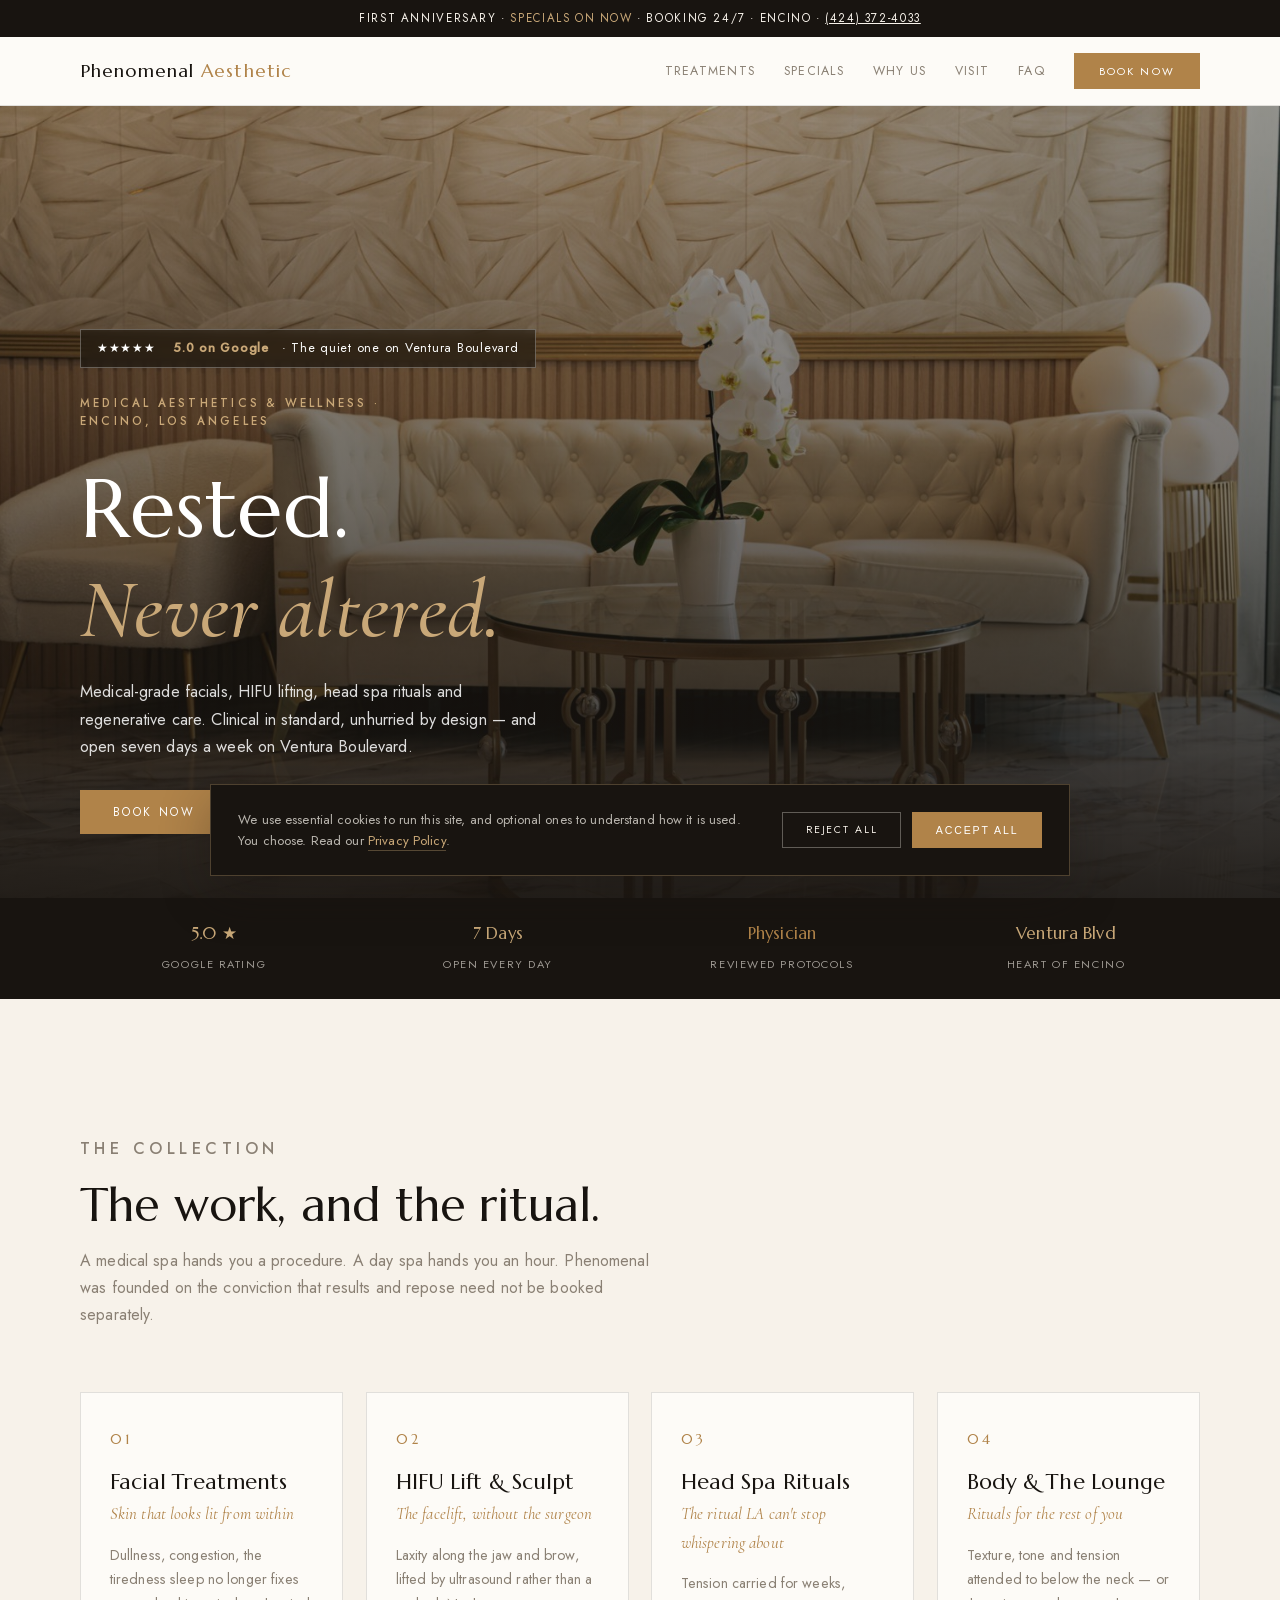
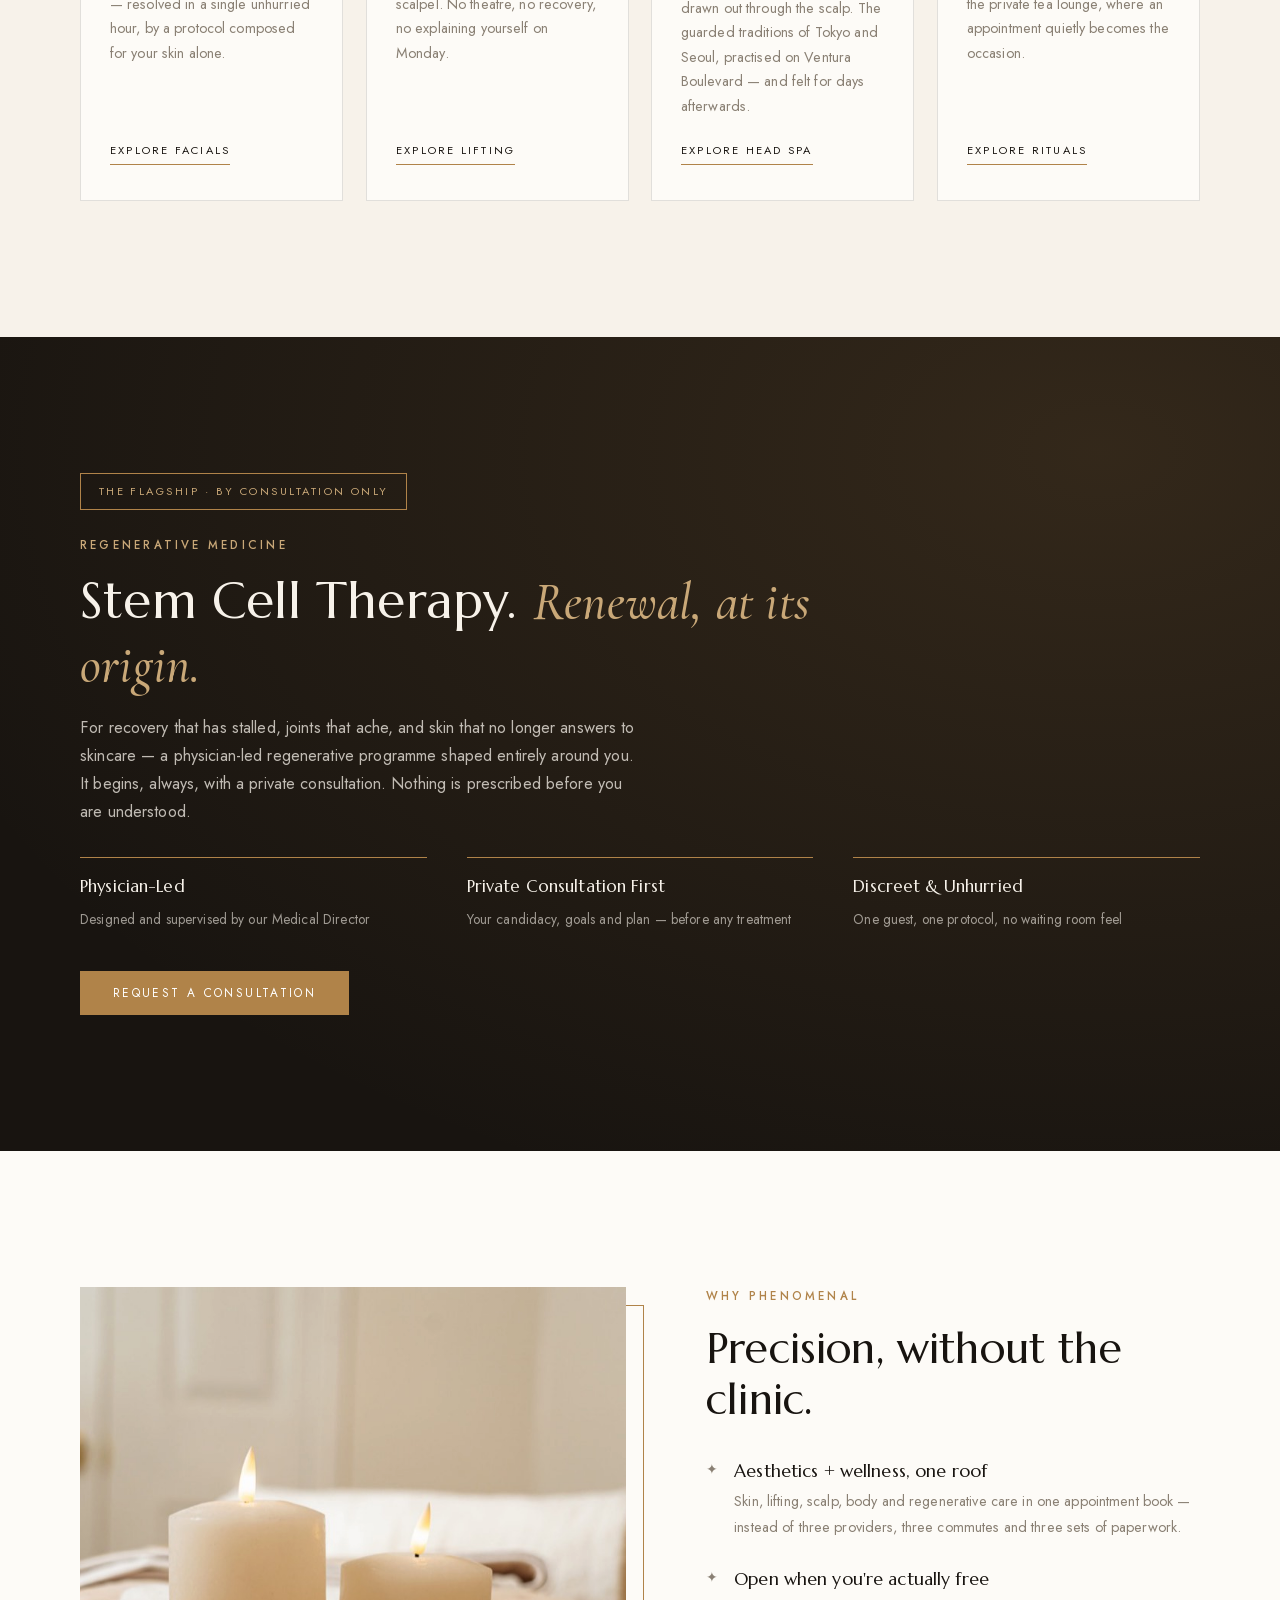
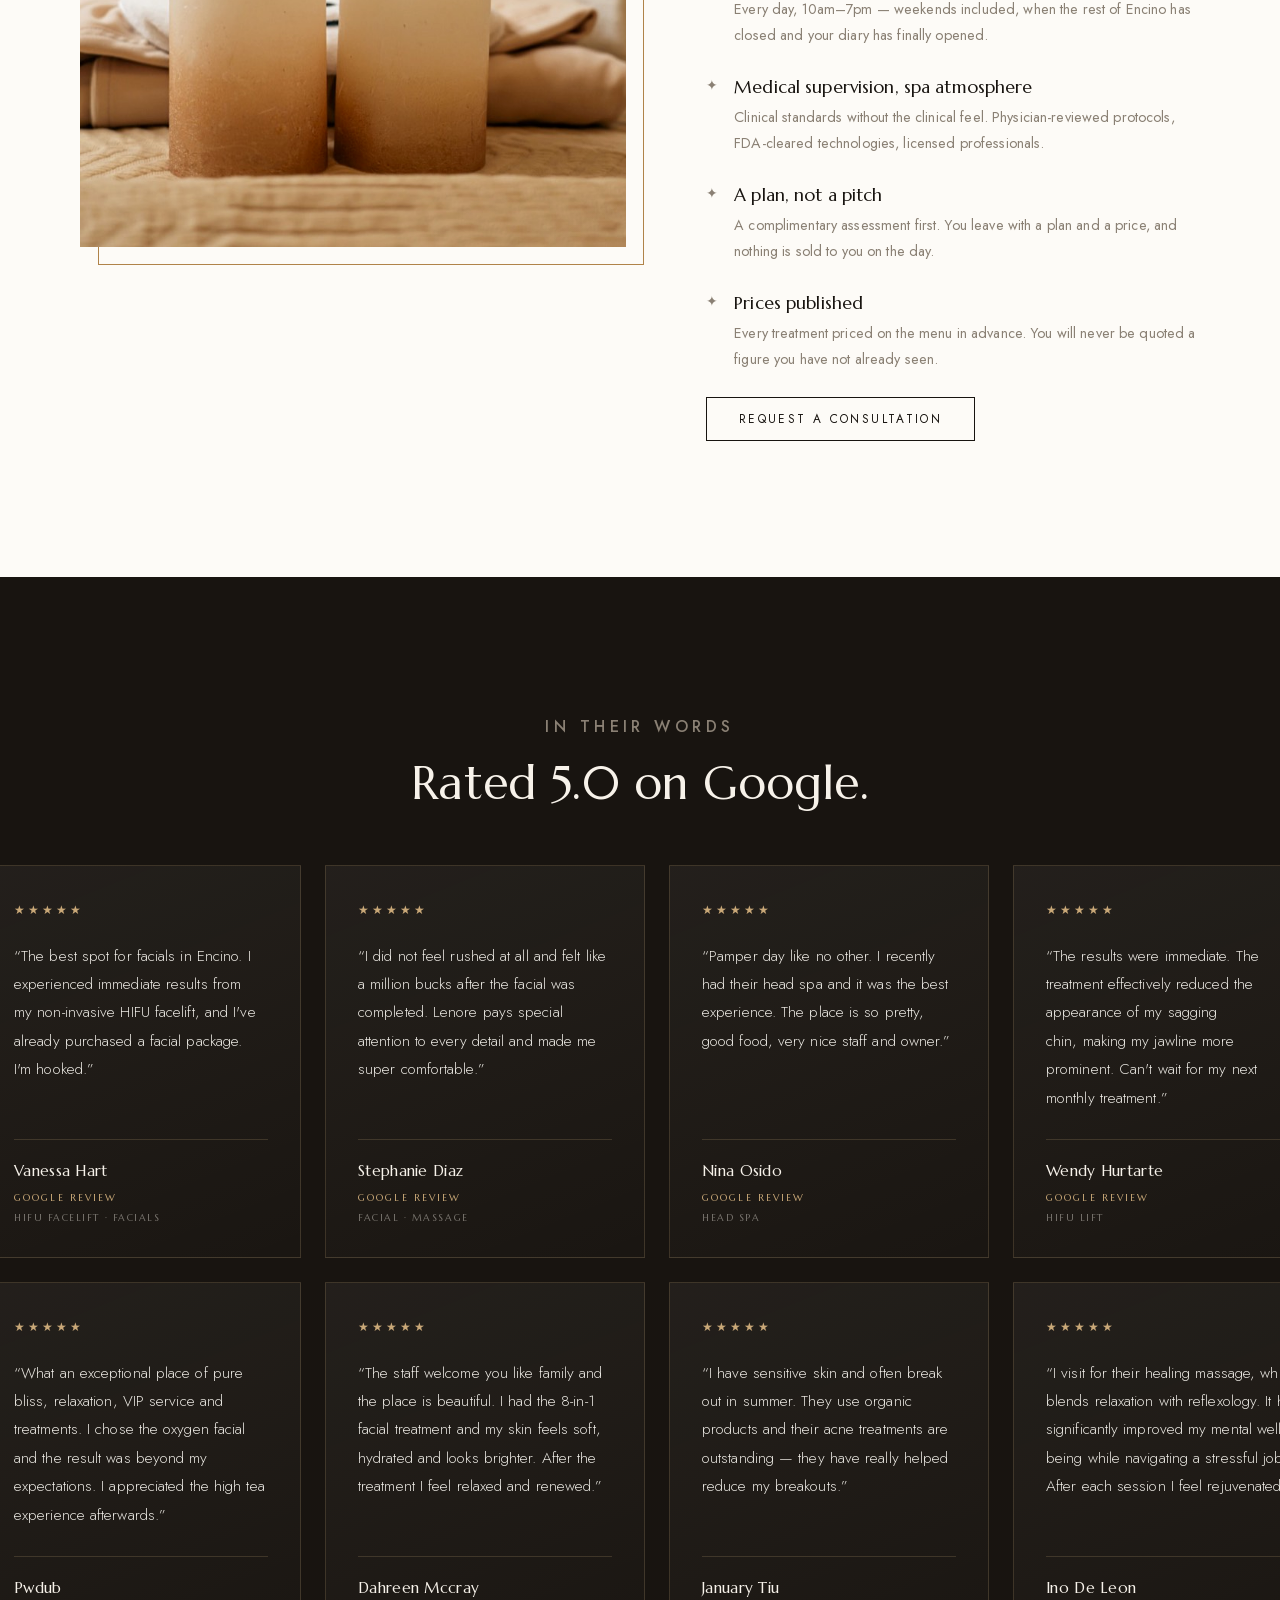
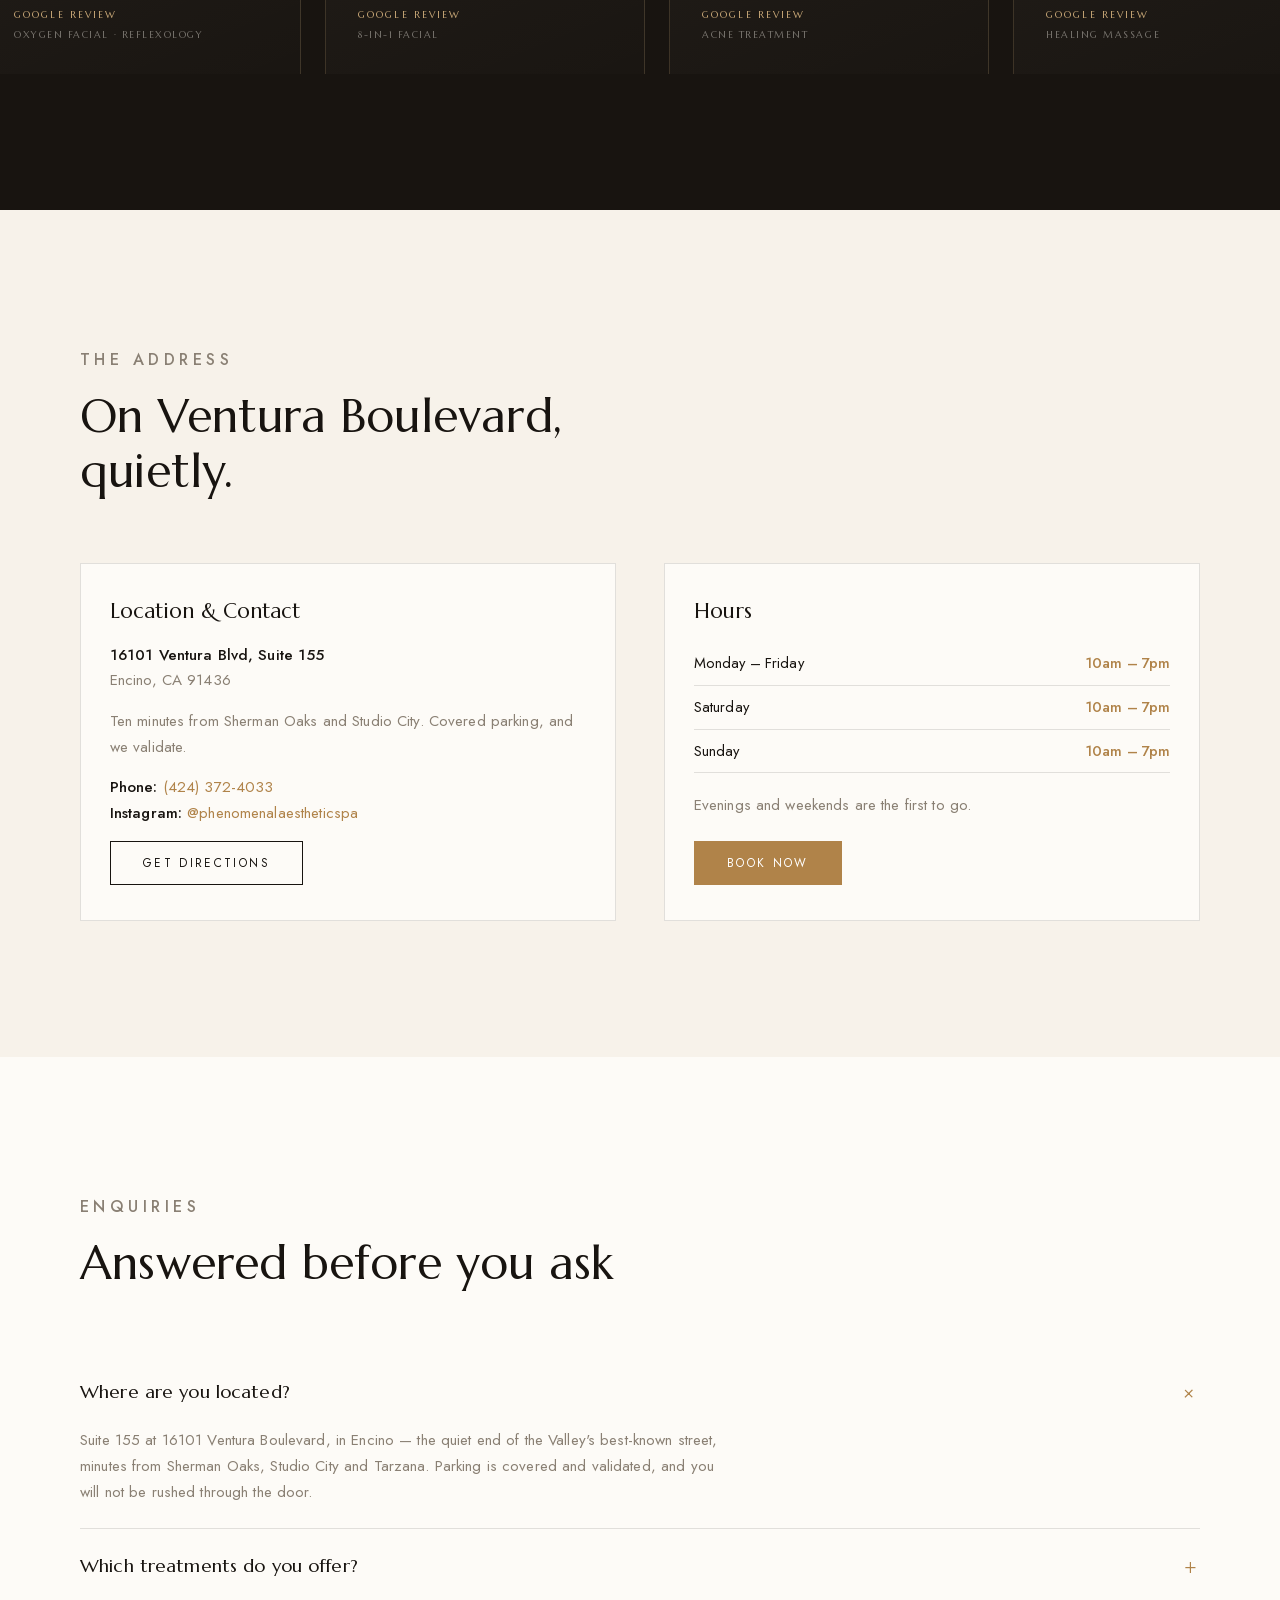
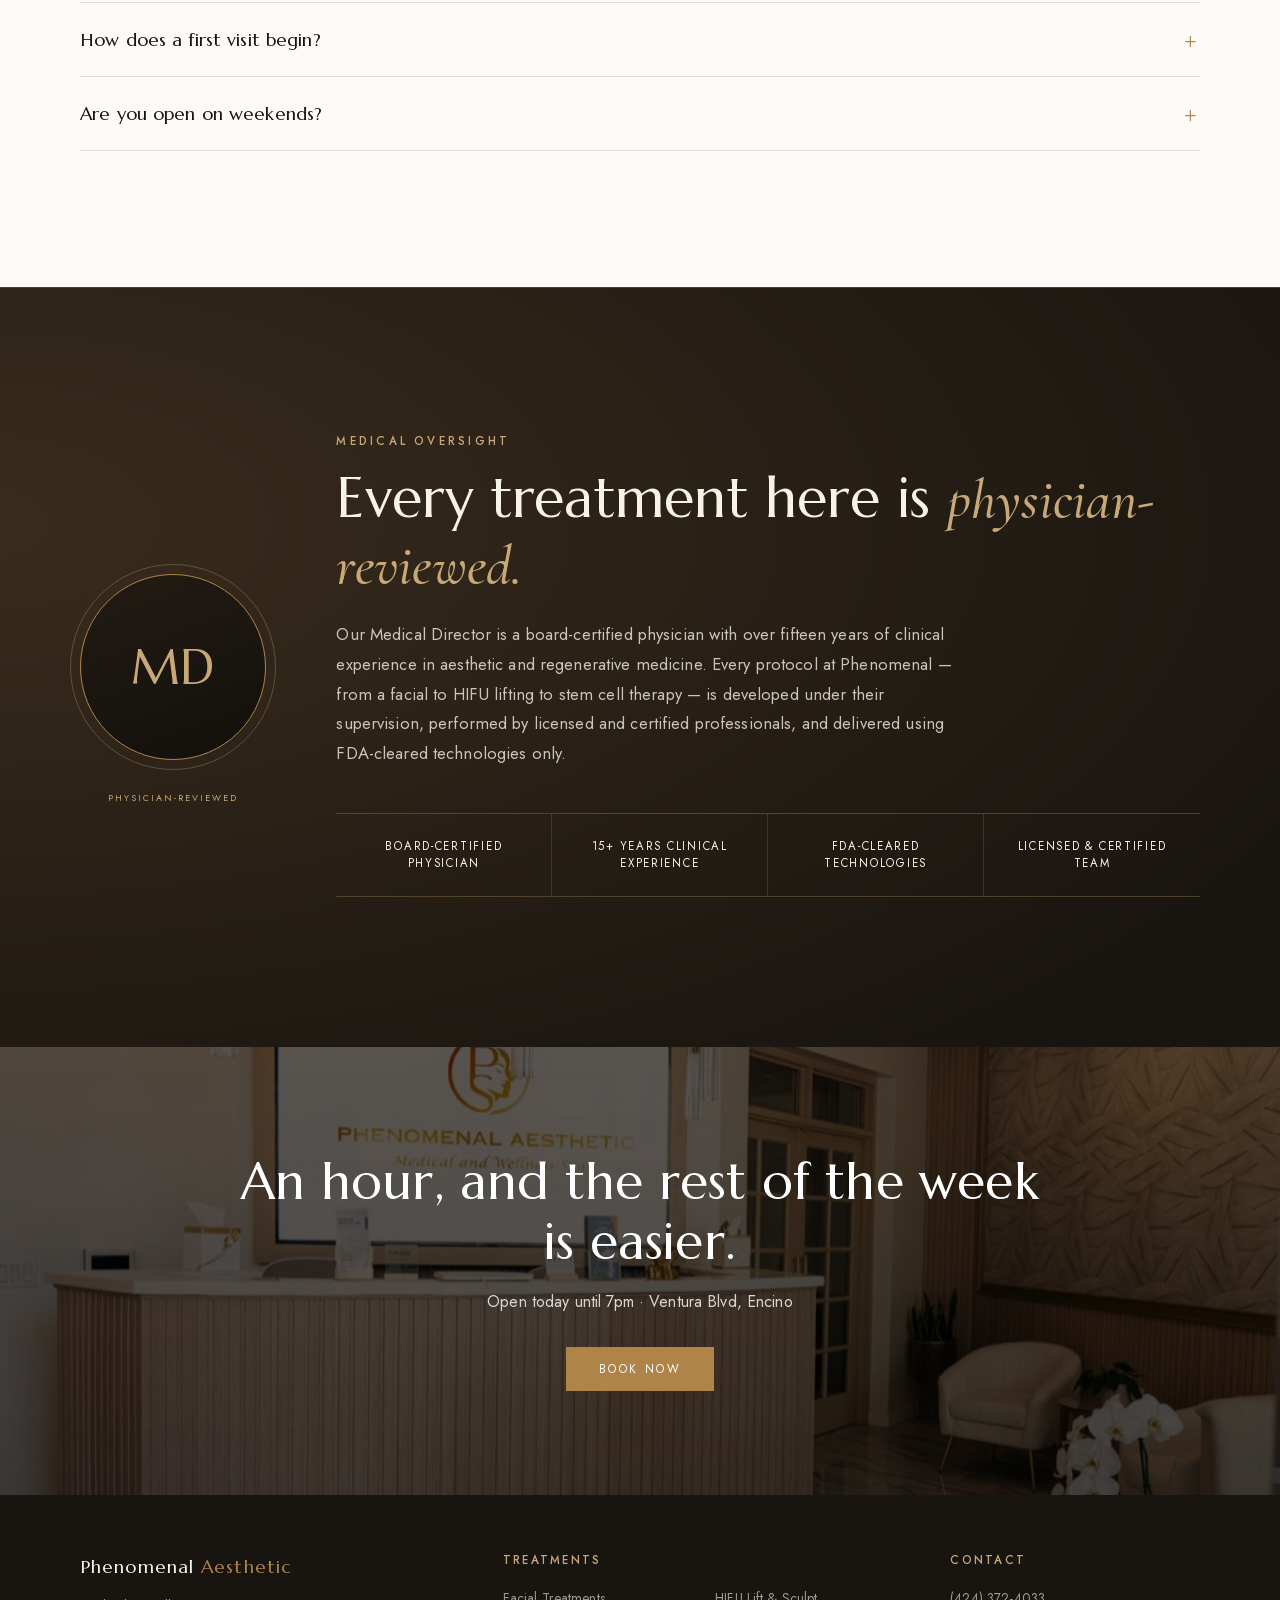
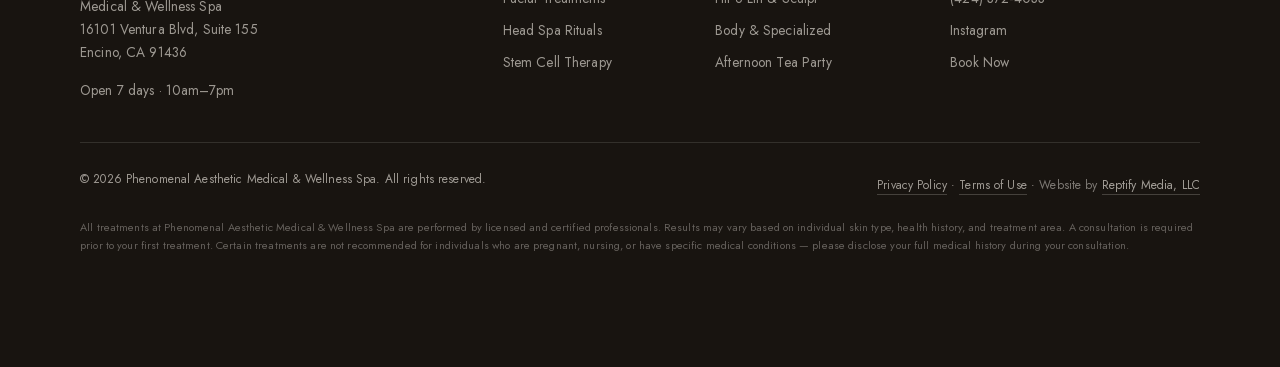
==== commit e24fe4d4: "Set the type for the guests who actually spend The people buying stem cell therapy and injectables s" ====
--- a/index.html
+++ b/index.html
@@ -14,7 +14,7 @@
 <meta name="twitter:card" content="summary_large_image">
 <meta name="robots" content="noindex,nofollow"><!-- DEMO: set to index,follow at launch -->
 <link rel="canonical" href="https://phenomenalaestheticspa.com/">
-<style>@font-face{font-family:'Marcellus';src:url('fonts/marcellus-400.woff2') format('woff2');font-weight:400;font-style:normal;font-display:block}@font-face{font-family:'Cormorant Garamond';src:url('fonts/cormorant-italic.woff2') format('woff2');font-weight:400 500;font-style:italic;font-display:block}@font-face{font-family:'Jost';src:url('fonts/jost.woff2') format('woff2');font-weight:300 500;font-style:normal;font-display:block}:root{--ink:#181410;--espresso:#241d16;--gold:#b08349;--gold-soft:#c9a878;--ivory:#f7f2ea;--porcelain:#fdfbf7;--stone:#8a8074;--line:rgba(24,20,16,.12);--serif:'Marcellus',Georgia,'Times New Roman',serif;--accent:'Cormorant Garamond',Georgia,serif;--sans:'Jost','Helvetica Neue',Helvetica,Arial,sans-serif;}*{margin:0;padding:0;box-sizing:border-box;-webkit-tap-highlight-color:transparent}html{scroll-behavior:smooth;background:#181410;overscroll-behavior-y:none}body{font-family:var(--sans);color:var(--ink);background:var(--porcelain) !important;line-height:1.68;font-weight:300;letter-spacing:.012em;-webkit-font-smoothing:antialiased;text-rendering:optimizeLegibility}img{max-width:100%;height:auto;display:block}a{color:inherit;text-decoration:none}h1,h2,h3{font-family:var(--serif);font-weight:400;line-height:1.18;letter-spacing:.004em}.wrap{width:min(1120px,92%);margin:0 auto}.eyebrow{font-size:.72rem;letter-spacing:.28em;text-transform:uppercase;color:var(--gold);margin-bottom:1rem;font-weight:500}.btn{display:inline-block;padding:.95rem 2rem;font-size:.74rem;letter-spacing:.2em;text-transform:uppercase;font-weight:400;text-align:center;line-height:1;transition:background .4s ease,color .4s ease,border-color .4s ease,transform .4s ease,box-shadow .4s ease}.btn-gold{background:var(--gold);color:#fff;border:1px solid var(--gold)}.btn-gold:hover{background:#9a7040;border-color:#9a7040}.btn-ghost{border:1px solid rgba(255,255,255,.5);color:#fff}.btn-ghost:hover{background:rgba(255,255,255,.12)}.btn-dark{border:1px solid var(--ink);color:var(--ink)}.btn-dark:hover{background:var(--ink);color:var(--ivory)}.announce{background:var(--ink);color:var(--ivory);text-align:center;font-size:.72rem;letter-spacing:.14em;text-transform:uppercase;padding:.55rem 1rem}.announce span{color:var(--gold-soft)}nav{position:relative;z-index:50;background:var(--porcelain);border-bottom:1px solid var(--line)}.nav-in{display:flex;align-items:center;justify-content:space-between;padding:1rem 0}.logo{font-family:var(--serif);font-size:1.15rem;letter-spacing:.06em}.logo em{font-style:normal;color:var(--gold)}.nav-links{display:flex;align-items:center;gap:1.8rem;font-size:.78rem;letter-spacing:.1em;text-transform:uppercase;color:var(--stone)}.nav-links a:hover{color:var(--ink)}.nav-cta{background:var(--gold);color:#fff;border:1px solid var(--gold);padding:.72rem 1.5rem;font-size:.68rem;letter-spacing:.2em;text-transform:uppercase;font-weight:400;line-height:1}.nav-links .nav-cta{color:#fff}@media(max-width:820px){.nav-links a:not(.nav-cta){display:none}}.hero{position:relative;min-height:88svh;display:flex;align-items:flex-end;color:#fff;isolation:isolate;overflow:hidden}.hero::before{content:"";position:absolute;inset:0;background:#241d16 url('images/hero-lounge.jpg') center 30%/cover no-repeat;z-index:-2}.hero::after{content:"";position:absolute;inset:0;background:linear-gradient(180deg,rgba(36,29,22,.44) 0%,rgba(28,22,17,.6) 50%,rgba(24,20,16,.93) 100%);z-index:-1}@media(max-width:820px){.hero::before{background-image:url('images/hero-lounge-sm.jpg')}}.hero-in{padding:4.5rem 0 4rem}.hero .eyebrow{color:var(--gold-soft)}.hero h1{font-size:clamp(2.6rem,8vw,5.2rem);max-width:14ch;margin-bottom:1.2rem}.hero h1 em{font-family:var(--accent);font-style:italic;font-weight:500;color:var(--gold-soft)}.hero p{max-width:46ch;font-size:1.02rem;color:rgba(255,255,255,.85);margin-bottom:1.8rem}.proof-badge{display:inline-flex;align-items:center;gap:.5rem;background:rgba(24,20,16,.55);border:1px solid rgba(255,255,255,.28);backdrop-filter:blur(6px);padding:.5rem 1rem;font-size:.78rem;letter-spacing:.06em;margin-bottom:1.6rem;flex-wrap:wrap;justify-content:center}@media(max-width:640px){.proof-badge .badge-tail{display:none}}.proof-badge b{color:var(--gold-soft);font-weight:600}.hero-ctas{display:flex;gap:.9rem;flex-wrap:wrap}@media(max-width:640px){.hero-ctas{flex-direction:column}.hero-ctas .btn{width:100%}}.strip{background:var(--ink);color:var(--ivory)}.strip-in{display:grid;grid-template-columns:repeat(4,1fr);text-align:center;padding:1.4rem 0;gap:1rem}.strip b{display:block;font-family:var(--serif);font-size:1.05rem;color:var(--gold-soft);font-weight:400}.strip .strip-lead b{color:var(--gold)}.strip span{font-size:.7rem;letter-spacing:.14em;text-transform:uppercase;color:rgba(247,242,234,.6)}@media(max-width:720px){.strip-in{grid-template-columns:repeat(2,1fr);gap:1.4rem 1rem}}section{padding:8.5rem 0}.sec-head{max-width:58ch;margin-bottom:4rem}.sec-head h2{font-size:clamp(1.9rem,4.5vw,2.9rem);margin-bottom:.9rem}.sec-head p{color:var(--stone);font-size:1rem}.page-hero{background:var(--ink) !important;color:var(--ivory);padding:6.5rem 0 5rem;height:420px;display:flex;align-items:flex-start;overflow:hidden}.page-hero h1{margin-top:0}.page-hero .eyebrow{margin-bottom:1.1rem}.page-hero .eyebrow{color:var(--gold-soft)}.page-hero h1{font-family:var(--serif);font-size:clamp(2.1rem,5vw,3.3rem);font-weight:400;max-width:22ch}.page-hero p.lead{color:rgba(247,242,234,.7);max-width:52ch;margin-top:1.1rem;font-size:.98rem}.nav-links a.active{color:var(--gold)}.nav-toggle{display:none;width:44px;height:44px;border:none;background:none;cursor:pointer;padding:0;position:relative;z-index:82;margin-right:-.5rem}.nav-toggle span{display:block;width:22px;height:1px;background:var(--ink);margin:0 auto;transition:transform .45s cubic-bezier(.25,.6,.3,1),opacity .3s ease,background .3s ease}.nav-toggle span:first-child{transform:translateY(-3px)}.nav-toggle span:last-child{transform:translateY(3px)}body.menu-open .nav-toggle span{background:var(--ivory)}body.menu-open .nav-toggle span:first-child{transform:translateY(.5px) rotate(45deg)}body.menu-open .nav-toggle span:last-child{transform:translateY(-.5px) rotate(-45deg)}@media(max-width:820px){.nav-toggle{display:block}nav .nav-links{position:fixed;inset:0;background:var(--ink);flex-direction:column;align-items:flex-start;justify-content:center;gap:0;padding:0 2rem;z-index:80;opacity:0;visibility:hidden;transition:opacity .5s cubic-bezier(.25,.6,.3,1),visibility .5s}body.menu-open nav .nav-links{opacity:1;visibility:visible}nav .nav-links a:not(.nav-cta){display:block;font-family:var(--serif);font-size:1.32rem;letter-spacing:.02em;text-transform:none;color:var(--ivory);padding:.62rem 0;width:100%;opacity:0;transform:translateY(14px);transition:opacity .5s cubic-bezier(.25,.6,.3,1),transform .5s cubic-bezier(.25,.6,.3,1),color .3s}body.menu-open nav .nav-links a:not(.nav-cta){opacity:1;transform:none}body.menu-open nav .nav-links a:nth-of-type(1){transition-delay:.1s}body.menu-open nav .nav-links a:nth-of-type(2){transition-delay:.16s}body.menu-open nav .nav-links a:nth-of-type(3){transition-delay:.22s}body.menu-open nav .nav-links a:nth-of-type(4){transition-delay:.28s}nav .nav-links a:not(.nav-cta):hover{color:var(--gold-soft)}nav .nav-links .nav-cta{display:none}nav .nav-links::after{content:"16101 Ventura Blvd, Suite 155 · Encino";position:absolute;bottom:6.5rem;left:2rem;right:2rem;font-size:.7rem;letter-spacing:.16em;text-transform:uppercase;color:rgba(247,242,234,.42);opacity:0;transition:opacity .5s ease .34s}body.menu-open nav .nav-links::after{opacity:1}body.menu-open{overflow:hidden}nav{background:var(--porcelain)}body.menu-open nav{background:transparent;border-bottom-color:transparent}body.menu-open .logo{color:var(--ivory);position:relative;z-index:82}.svc a,.menu-item a,.p-more{display:inline-block;padding:.62rem 0}footer li a{display:inline-block;padding:.34rem 0}.announce a{display:inline-block;padding:.3rem .2rem}.foot-legal-links a{display:inline-block;padding:.3rem 0}.visit-card a[href^="tel"],.visit-card a[href^="https://www.instagram"]{display:inline-block;padding:.25rem 0}}@media(prefers-reduced-motion:reduce){nav .nav-links,nav .nav-links a,.nav-toggle span{transition:none}}.page-hero .wrap{width:min(1120px,92%)}.page-hero p.lead{max-width:52ch}@media(max-width:820px){.page-hero{height:auto;min-height:300px;padding:3.4rem 0 3rem}}.reviews .sec-head{margin:0 auto 3.4rem;text-align:center}.reviews .sec-head h2{color:var(--ivory)}.review-rail{position:relative;overflow:hidden}.review-rail + .review-rail{margin-top:1.5rem}.review-track{display:flex;align-items:stretch;gap:1.5rem;width:max-content;will-change:transform}.review-track--a{animation:driftLeft 168s linear infinite}.review-track--b{animation:driftRight 196s linear infinite}.review-rail:hover .review-track,.review-rail:focus-within .review-track{animation-play-state:paused}@keyframes driftLeft{from{transform:translate3d(0,0,0)}to{transform:translate3d(-50%,0,0)}}@keyframes driftRight{from{transform:translate3d(-50%,0,0)}to{transform:translate3d(0,0,0)}}.review-card{flex:0 0 clamp(310px,25vw,368px);text-align:left;position:relative;border:1px solid rgba(201,168,120,.2);background:linear-gradient(158deg,rgba(247,242,234,.055),rgba(247,242,234,.012));padding:2.2rem 2rem 1.9rem;display:flex;flex-direction:column;transition:border-color .6s ease,background .6s ease}.review-card:hover{border-color:rgba(201,168,120,.46);background:linear-gradient(158deg,rgba(247,242,234,.08),rgba(247,242,234,.02))}.rc-stars{color:var(--gold-soft);letter-spacing:.26em;font-size:.72rem;margin-bottom:1.3rem}.review-card p{font-family:var(--sans);font-weight:300;font-size:.96rem;line-height:1.85;letter-spacing:.006em;color:rgba(250,247,241,.93);margin:0 0 1.7rem;flex:1;text-wrap:pretty}.rc-name{font-family:var(--serif);font-size:.95rem;color:var(--ivory);letter-spacing:.02em;padding-top:1.1rem;border-top:1px solid rgba(201,168,120,.2)}.rc-source{display:block;font-size:.6rem;letter-spacing:.22em;text-transform:uppercase;color:var(--gold-soft);margin-top:.4rem}.rc-treatment{display:block;font-size:.6rem;letter-spacing:.16em;text-transform:uppercase;color:rgba(247,242,234,.42);margin-top:.22rem}@media(max-width:860px){.review-rail{overflow-x:auto;scroll-snap-type:x mandatory;-webkit-overflow-scrolling:touch;scrollbar-width:none;padding-inline:1.1rem}.review-rail::-webkit-scrollbar{display:none}.review-track{animation:none !important;width:auto;gap:1rem}.review-card{flex:0 0 78vw;scroll-snap-align:center;padding:1.8rem 1.6rem 1.6rem}.review-card p{font-size:.98rem;line-height:1.8}.review-rail + .review-rail{margin-top:1rem}}@media(prefers-reduced-motion:reduce){.review-track{animation:none}.review-rail{overflow-x:auto;scroll-snap-type:x mandatory}.review-card{scroll-snap-align:start}}</style>
+<style>@font-face{font-family:'Marcellus';src:url('fonts/marcellus-400.woff2') format('woff2');font-weight:400;font-style:normal;font-display:block}@font-face{font-family:'Cormorant Garamond';src:url('fonts/cormorant-italic.woff2') format('woff2');font-weight:400 500;font-style:italic;font-display:block}@font-face{font-family:'Jost';src:url('fonts/jost.woff2') format('woff2');font-weight:300 500;font-style:normal;font-display:block}:root{--ink:#181410;--espresso:#241d16;--gold:#b08349;--gold-soft:#c9a878;--ivory:#f7f2ea;--porcelain:#fdfbf7;--stone:#8a8074;--line:rgba(24,20,16,.12);--serif:'Marcellus',Georgia,'Times New Roman',serif;--accent:'Cormorant Garamond',Georgia,serif;--sans:'Jost','Helvetica Neue',Helvetica,Arial,sans-serif;}*{margin:0;padding:0;box-sizing:border-box;-webkit-tap-highlight-color:transparent}html{scroll-behavior:smooth;background:#181410;overscroll-behavior-y:none}body{font-family:var(--sans);color:var(--ink);background:var(--porcelain) !important;line-height:1.7;font-weight:400;letter-spacing:.008em;-webkit-font-smoothing:antialiased;text-rendering:optimizeLegibility}img{max-width:100%;height:auto;display:block}a{color:inherit;text-decoration:none}h1,h2,h3{font-family:var(--serif);font-weight:400;line-height:1.18;letter-spacing:.004em}.wrap{width:min(1120px,92%);margin:0 auto}.eyebrow{font-size:.72rem;letter-spacing:.28em;text-transform:uppercase;color:var(--gold);margin-bottom:1rem;font-weight:500}.btn{display:inline-block;padding:.95rem 2rem;font-size:.74rem;letter-spacing:.2em;text-transform:uppercase;font-weight:400;text-align:center;line-height:1;transition:background .4s ease,color .4s ease,border-color .4s ease,transform .4s ease,box-shadow .4s ease}.btn-gold{background:var(--gold);color:#fff;border:1px solid var(--gold)}.btn-gold:hover{background:#9a7040;border-color:#9a7040}.btn-ghost{border:1px solid rgba(255,255,255,.5);color:#fff}.btn-ghost:hover{background:rgba(255,255,255,.12)}.btn-dark{border:1px solid var(--ink);color:var(--ink)}.btn-dark:hover{background:var(--ink);color:var(--ivory)}.announce{background:var(--ink);color:var(--ivory);text-align:center;font-size:.72rem;letter-spacing:.14em;text-transform:uppercase;padding:.55rem 1rem}.announce span{color:var(--gold-soft)}nav{position:relative;z-index:50;background:var(--porcelain);border-bottom:1px solid var(--line)}.nav-in{display:flex;align-items:center;justify-content:space-between;padding:1rem 0}.logo{font-family:var(--serif);font-size:1.15rem;letter-spacing:.06em}.logo em{font-style:normal;color:var(--gold)}.nav-links{display:flex;align-items:center;gap:1.8rem;font-size:.78rem;letter-spacing:.1em;text-transform:uppercase;color:var(--stone)}.nav-links a:hover{color:var(--ink)}.nav-cta{background:var(--gold);color:#fff;border:1px solid var(--gold);padding:.72rem 1.5rem;font-size:.68rem;letter-spacing:.2em;text-transform:uppercase;font-weight:400;line-height:1}.nav-links .nav-cta{color:#fff}@media(max-width:820px){.nav-links a:not(.nav-cta){display:none}}.hero{position:relative;min-height:88svh;display:flex;align-items:flex-end;color:#fff;isolation:isolate;overflow:hidden}.hero::before{content:"";position:absolute;inset:0;background:#241d16 url('images/hero-lounge.jpg') center 30%/cover no-repeat;z-index:-2}.hero::after{content:"";position:absolute;inset:0;background:linear-gradient(180deg,rgba(36,29,22,.44) 0%,rgba(28,22,17,.6) 50%,rgba(24,20,16,.93) 100%);z-index:-1}@media(max-width:820px){.hero::before{background-image:url('images/hero-lounge-sm.jpg')}}.hero-in{padding:4.5rem 0 4rem}.hero .eyebrow{color:var(--gold-soft)}.hero h1{font-size:clamp(2.6rem,8vw,5.2rem);max-width:14ch;margin-bottom:1.2rem}.hero h1 em{font-family:var(--accent);font-style:italic;font-weight:500;color:var(--gold-soft)}.hero p{max-width:46ch;font-size:1.02rem;color:rgba(255,255,255,.85);margin-bottom:1.8rem}.proof-badge{display:inline-flex;align-items:center;gap:.5rem;background:rgba(24,20,16,.55);border:1px solid rgba(255,255,255,.28);backdrop-filter:blur(6px);padding:.5rem 1rem;font-size:.78rem;letter-spacing:.06em;margin-bottom:1.6rem;flex-wrap:wrap;justify-content:center}@media(max-width:640px){.proof-badge .badge-tail{display:none}}.proof-badge b{color:var(--gold-soft);font-weight:600}.hero-ctas{display:flex;gap:.9rem;flex-wrap:wrap}@media(max-width:640px){.hero-ctas{flex-direction:column}.hero-ctas .btn{width:100%}}.strip{background:var(--ink);color:var(--ivory)}.strip-in{display:grid;grid-template-columns:repeat(4,1fr);text-align:center;padding:1.4rem 0;gap:1rem}.strip b{display:block;font-family:var(--serif);font-size:1.05rem;color:var(--gold-soft);font-weight:400}.strip .strip-lead b{color:var(--gold)}.strip span{font-size:.7rem;letter-spacing:.14em;text-transform:uppercase;color:rgba(247,242,234,.6)}@media(max-width:720px){.strip-in{grid-template-columns:repeat(2,1fr);gap:1.4rem 1rem}}section{padding:8.5rem 0}.sec-head{max-width:58ch;margin-bottom:4rem}.sec-head h2{font-size:clamp(1.9rem,4.5vw,2.9rem);margin-bottom:.9rem}.sec-head p{color:var(--stone);font-size:1rem}.page-hero{background:var(--ink) !important;color:var(--ivory);padding:6.5rem 0 5rem;height:420px;display:flex;align-items:flex-start;overflow:hidden}.page-hero h1{margin-top:0}.page-hero .eyebrow{margin-bottom:1.1rem}.page-hero .eyebrow{color:var(--gold-soft)}.page-hero h1{font-family:var(--serif);font-size:clamp(2.1rem,5vw,3.3rem);font-weight:400;max-width:22ch}.page-hero p.lead{color:rgba(247,242,234,.7);max-width:52ch;margin-top:1.1rem;font-size:.98rem}.nav-links a.active{color:var(--gold)}.nav-toggle{display:none;width:44px;height:44px;border:none;background:none;cursor:pointer;padding:0;position:relative;z-index:82;margin-right:-.5rem}.nav-toggle span{display:block;width:22px;height:1px;background:var(--ink);margin:0 auto;transition:transform .45s cubic-bezier(.25,.6,.3,1),opacity .3s ease,background .3s ease}.nav-toggle span:first-child{transform:translateY(-3px)}.nav-toggle span:last-child{transform:translateY(3px)}body.menu-open .nav-toggle span{background:var(--ivory)}body.menu-open .nav-toggle span:first-child{transform:translateY(.5px) rotate(45deg)}body.menu-open .nav-toggle span:last-child{transform:translateY(-.5px) rotate(-45deg)}@media(max-width:820px){.nav-toggle{display:block}nav .nav-links{position:fixed;inset:0;background:var(--ink);flex-direction:column;align-items:flex-start;justify-content:center;gap:0;padding:0 2rem;z-index:80;opacity:0;visibility:hidden;transition:opacity .5s cubic-bezier(.25,.6,.3,1),visibility .5s}body.menu-open nav .nav-links{opacity:1;visibility:visible}nav .nav-links a:not(.nav-cta){display:block;font-family:var(--serif);font-size:1.32rem;letter-spacing:.02em;text-transform:none;color:var(--ivory);padding:.62rem 0;width:100%;opacity:0;transform:translateY(14px);transition:opacity .5s cubic-bezier(.25,.6,.3,1),transform .5s cubic-bezier(.25,.6,.3,1),color .3s}body.menu-open nav .nav-links a:not(.nav-cta){opacity:1;transform:none}body.menu-open nav .nav-links a:nth-of-type(1){transition-delay:.1s}body.menu-open nav .nav-links a:nth-of-type(2){transition-delay:.16s}body.menu-open nav .nav-links a:nth-of-type(3){transition-delay:.22s}body.menu-open nav .nav-links a:nth-of-type(4){transition-delay:.28s}nav .nav-links a:not(.nav-cta):hover{color:var(--gold-soft)}nav .nav-links .nav-cta{display:none}nav .nav-links::after{content:"16101 Ventura Blvd, Suite 155 · Encino";position:absolute;bottom:6.5rem;left:2rem;right:2rem;font-size:.7rem;letter-spacing:.16em;text-transform:uppercase;color:rgba(247,242,234,.42);opacity:0;transition:opacity .5s ease .34s}body.menu-open nav .nav-links::after{opacity:1}body.menu-open{overflow:hidden}nav{background:var(--porcelain)}body.menu-open nav{background:transparent;border-bottom-color:transparent}body.menu-open .logo{color:var(--ivory);position:relative;z-index:82}.svc a,.menu-item a,.p-more{display:inline-block;padding:.62rem 0}footer li a{display:inline-block;padding:.34rem 0}.announce a{display:inline-block;padding:.3rem .2rem}.foot-legal-links a{display:inline-block;padding:.3rem 0}.visit-card a[href^="tel"],.visit-card a[href^="https://www.instagram"]{display:inline-block;padding:.25rem 0}}@media(prefers-reduced-motion:reduce){nav .nav-links,nav .nav-links a,.nav-toggle span{transition:none}}.page-hero .wrap{width:min(1120px,92%)}.page-hero p.lead{max-width:52ch}@media(max-width:820px){.page-hero{height:auto;min-height:300px;padding:3.4rem 0 3rem}}.reviews .sec-head{margin:0 auto 3.4rem;text-align:center}.reviews .sec-head h2{color:var(--ivory)}.review-rail{position:relative;overflow:hidden}.review-rail + .review-rail{margin-top:1.5rem}.review-track{display:flex;align-items:stretch;gap:1.5rem;width:max-content;will-change:transform}.review-track--a{animation:driftLeft 168s linear infinite}.review-track--b{animation:driftRight 196s linear infinite}.review-rail:hover .review-track,.review-rail:focus-within .review-track{animation-play-state:paused}@keyframes driftLeft{from{transform:translate3d(0,0,0)}to{transform:translate3d(-50%,0,0)}}@keyframes driftRight{from{transform:translate3d(-50%,0,0)}to{transform:translate3d(0,0,0)}}.review-card{flex:0 0 clamp(310px,25vw,368px);text-align:left;position:relative;border:1px solid rgba(201,168,120,.2);background:linear-gradient(158deg,rgba(247,242,234,.055),rgba(247,242,234,.012));padding:2.2rem 2rem 1.9rem;display:flex;flex-direction:column;transition:border-color .6s ease,background .6s ease}.review-card:hover{border-color:rgba(201,168,120,.46);background:linear-gradient(158deg,rgba(247,242,234,.08),rgba(247,242,234,.02))}.rc-stars{color:var(--gold-soft);letter-spacing:.26em;font-size:.72rem;margin-bottom:1.3rem}.review-card p{font-family:var(--sans);font-weight:300;font-size:.96rem;line-height:1.85;letter-spacing:.006em;color:rgba(250,247,241,.93);margin:0 0 1.7rem;flex:1;text-wrap:pretty}.rc-name{font-family:var(--serif);font-size:.95rem;color:var(--ivory);letter-spacing:.02em;padding-top:1.1rem;border-top:1px solid rgba(201,168,120,.2)}.rc-source{display:block;font-size:.6rem;letter-spacing:.22em;text-transform:uppercase;color:var(--gold-soft);margin-top:.4rem}.rc-treatment{display:block;font-size:.6rem;letter-spacing:.16em;text-transform:uppercase;color:rgba(247,242,234,.42);margin-top:.22rem}@media(max-width:860px){.review-rail{overflow-x:auto;scroll-snap-type:x mandatory;-webkit-overflow-scrolling:touch;scrollbar-width:none;padding-inline:1.1rem}.review-rail::-webkit-scrollbar{display:none}.review-track{animation:none !important;width:auto;gap:1rem}.review-card{flex:0 0 78vw;scroll-snap-align:center;padding:1.8rem 1.6rem 1.6rem}.review-card p{font-size:.98rem;line-height:1.8}.review-rail + .review-rail{margin-top:1rem}}@media(prefers-reduced-motion:reduce){.review-track{animation:none}.review-rail{overflow-x:auto;scroll-snap-type:x mandatory}.review-card{scroll-snap-align:start}}</style>
 <script>document.documentElement.className+=' js'</script>
 <link rel="preload" as="font" type="font/woff2" href="fonts/marcellus-400.woff2" crossorigin>
 <link rel="preload" as="font" type="font/woff2" href="fonts/jost.woff2" crossorigin>
--- a/style.css
+++ b/style.css
@@ -21,7 +21,7 @@
 }
 *{margin:0;padding:0;box-sizing:border-box;-webkit-tap-highlight-color:transparent}
 html{scroll-behavior:smooth;background:#181410;overscroll-behavior-y:none}
-body{font-family:var(--sans);color:var(--ink);background:var(--porcelain) !important;line-height:1.68;font-weight:300;letter-spacing:.012em;-webkit-font-smoothing:antialiased;text-rendering:optimizeLegibility}
+body{font-family:var(--sans);color:var(--ink);background:var(--porcelain) !important;line-height:1.7;font-weight:400;letter-spacing:.008em;-webkit-font-smoothing:antialiased;text-rendering:optimizeLegibility}
 img{max-width:100%;height:auto;display:block}
 a{color:inherit;text-decoration:none}
 h1,h2,h3{font-family:var(--serif);font-weight:400;line-height:1.18;letter-spacing:.004em}
@@ -515,7 +515,7 @@
   summary{font-size:1.08rem;padding-right:2rem}
   /* body */
   .hero p:not(.eyebrow),.sec-head p,.page-hero p.lead,.medcred-bio,.flagship p.fl-lead{font-size:.97rem;line-height:1.7}
-  .svc p:not(.outcome),.visit-card p,.team-card p,.step p,.pillar span,details p,.legal p,.legal li,.mi-desc{font-size:.92rem;line-height:1.68}
+  .svc p:not(.outcome),.visit-card p,.team-card p,.step p,.pillar span,details p,.legal p,.legal li,.mi-desc{font-size:1.05rem;line-height:1.72}
   .svc .outcome,.cat-note,.team-role{font-size:1.02rem}
   /* labels — all one size */
   .eyebrow,.strip span,.medcred-chips span,.announce,.foot-legal,.svc a,.menu-item a,.foot-credit,.mi-dur{font-size:.72rem}
@@ -861,3 +861,24 @@
   .gift-grid{grid-template-columns:1fr;max-width:22rem}
   .sp-card{padding:1.5rem 1.3rem}
 }
+
+
+/* ── legibility for the guests who actually spend ─────────── */
+/* stem cell and injectable buyers skew older and arrive on a phone;
+   the type has to work for them before it works for anyone */
+@media(max-width:820px){
+  html{font-size:17.5px}
+  body{font-weight:400}
+  .sec-head p,.hero p,.page-hero p.lead{font-size:1.06rem;line-height:1.7}
+  .sp-desc,.mi-desc,.svc p{font-size:1.05rem}
+  .eyebrow{font-size:.78rem;letter-spacing:.22em}
+  summary{font-size:1.12rem}
+  .mi-name,.menu-item h3{font-size:1.12rem}
+  .mi-price{font-size:1.14rem}
+  .strip span,.visit-card span{font-size:.8rem}
+  .foot-legal{font-size:.8rem;line-height:1.75;color:rgba(247,242,234,.5)}
+  footer{font-size:.95rem}
+  .chat-msg p{font-size:1.02rem;line-height:1.75}
+  .sp-card h3{font-size:1.3rem}
+  .sp-tag{font-size:.7rem}
+}
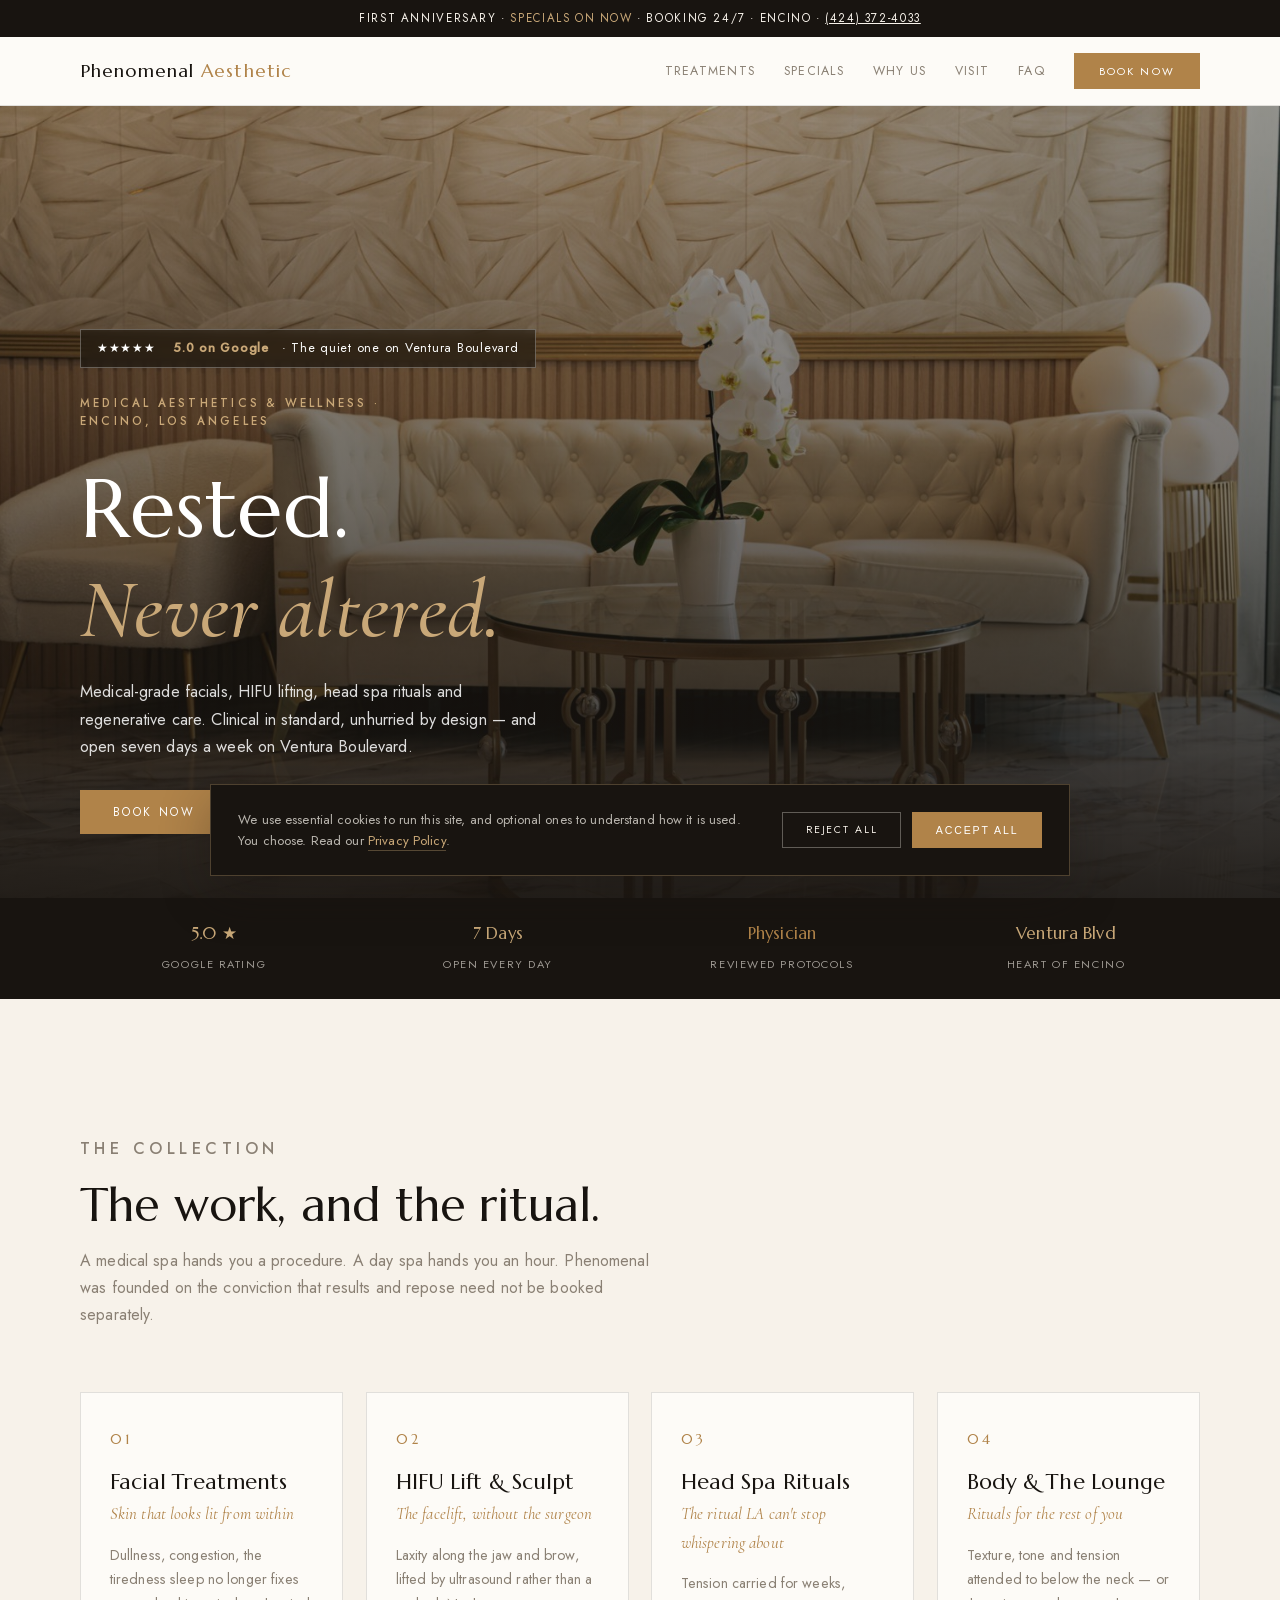
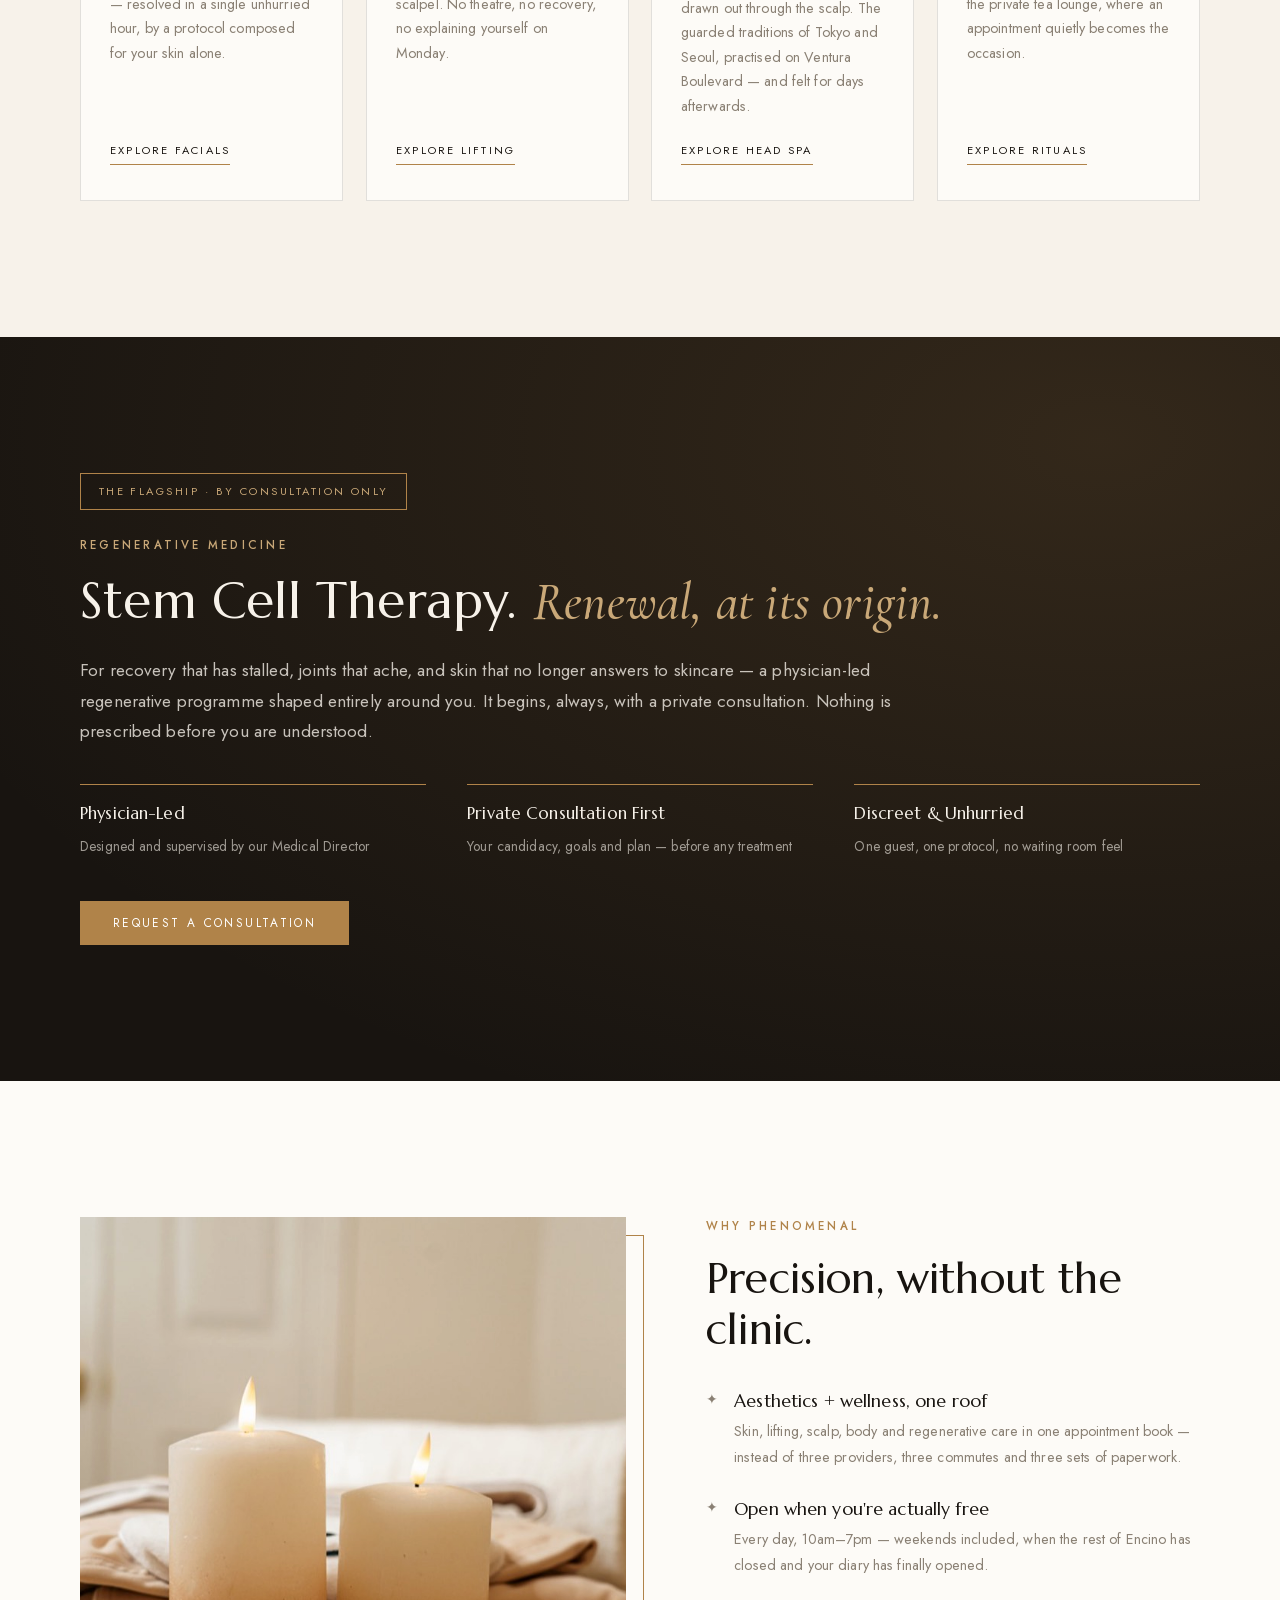
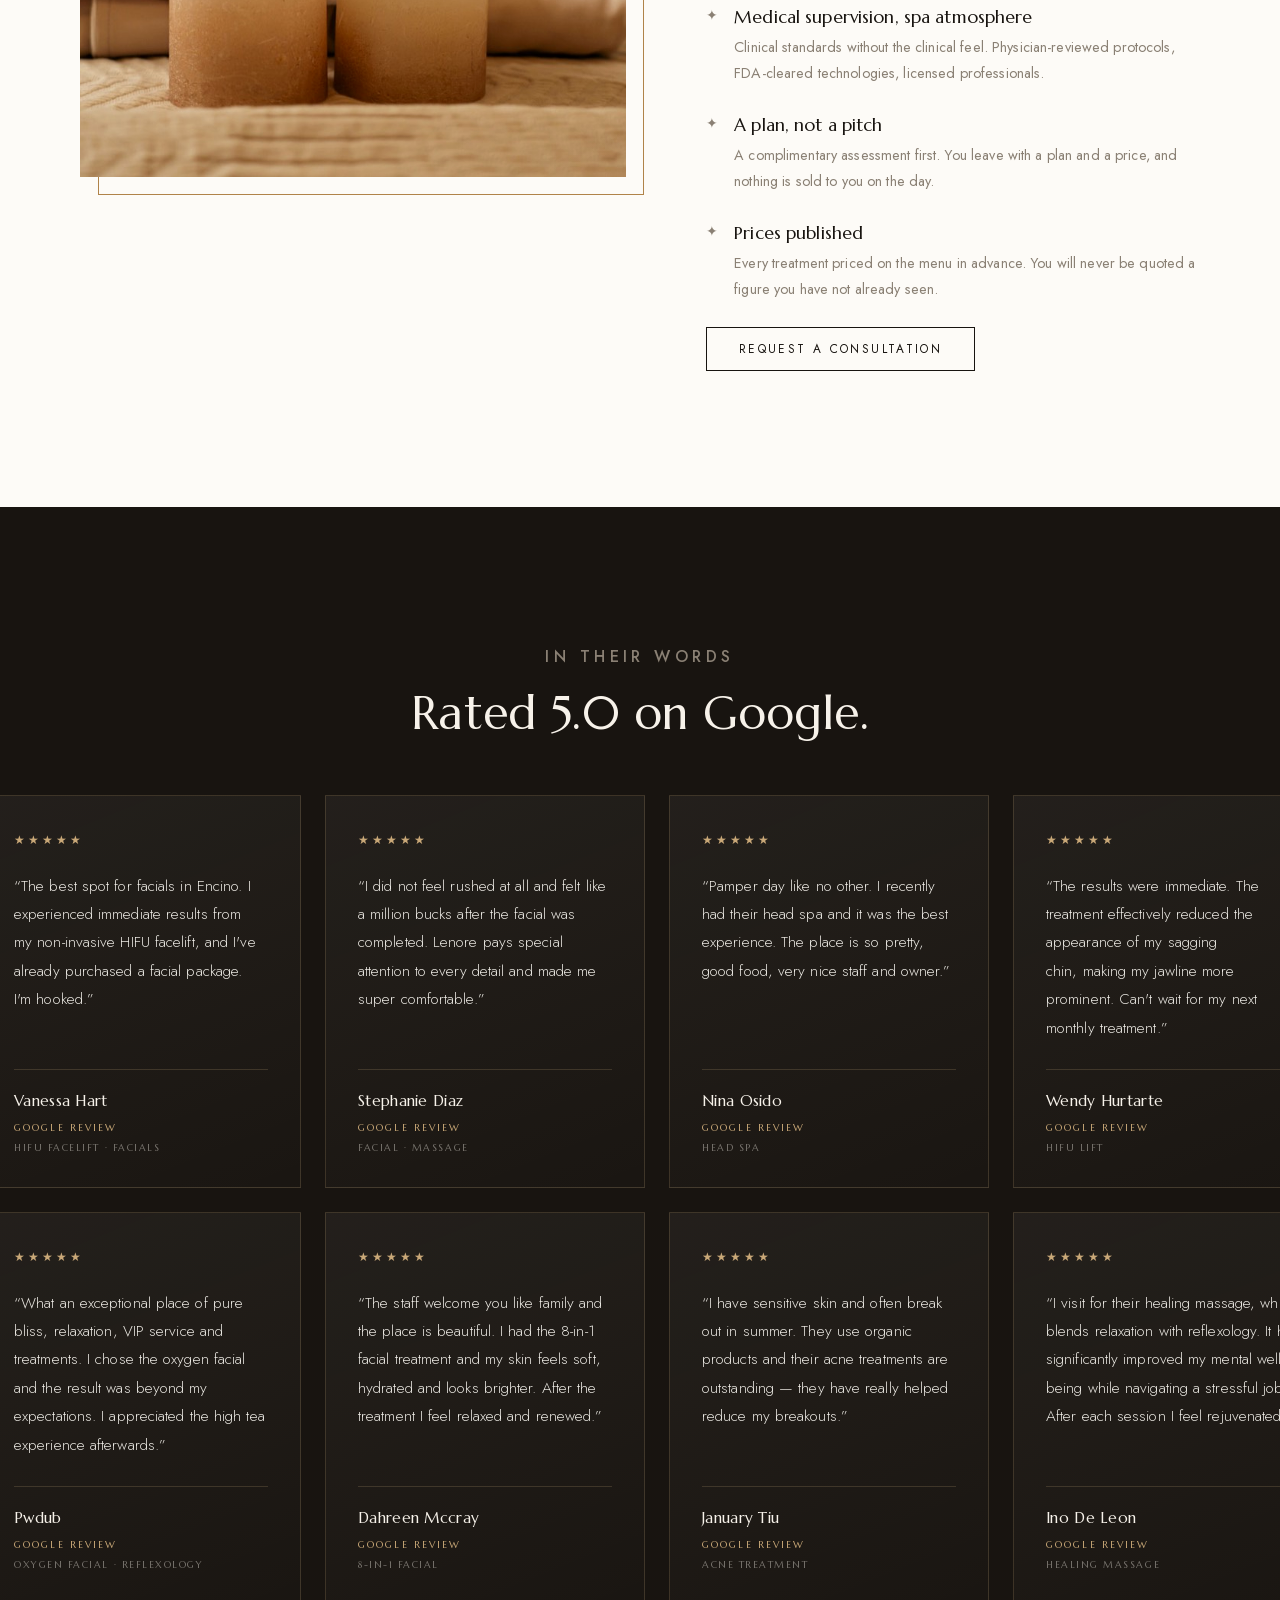
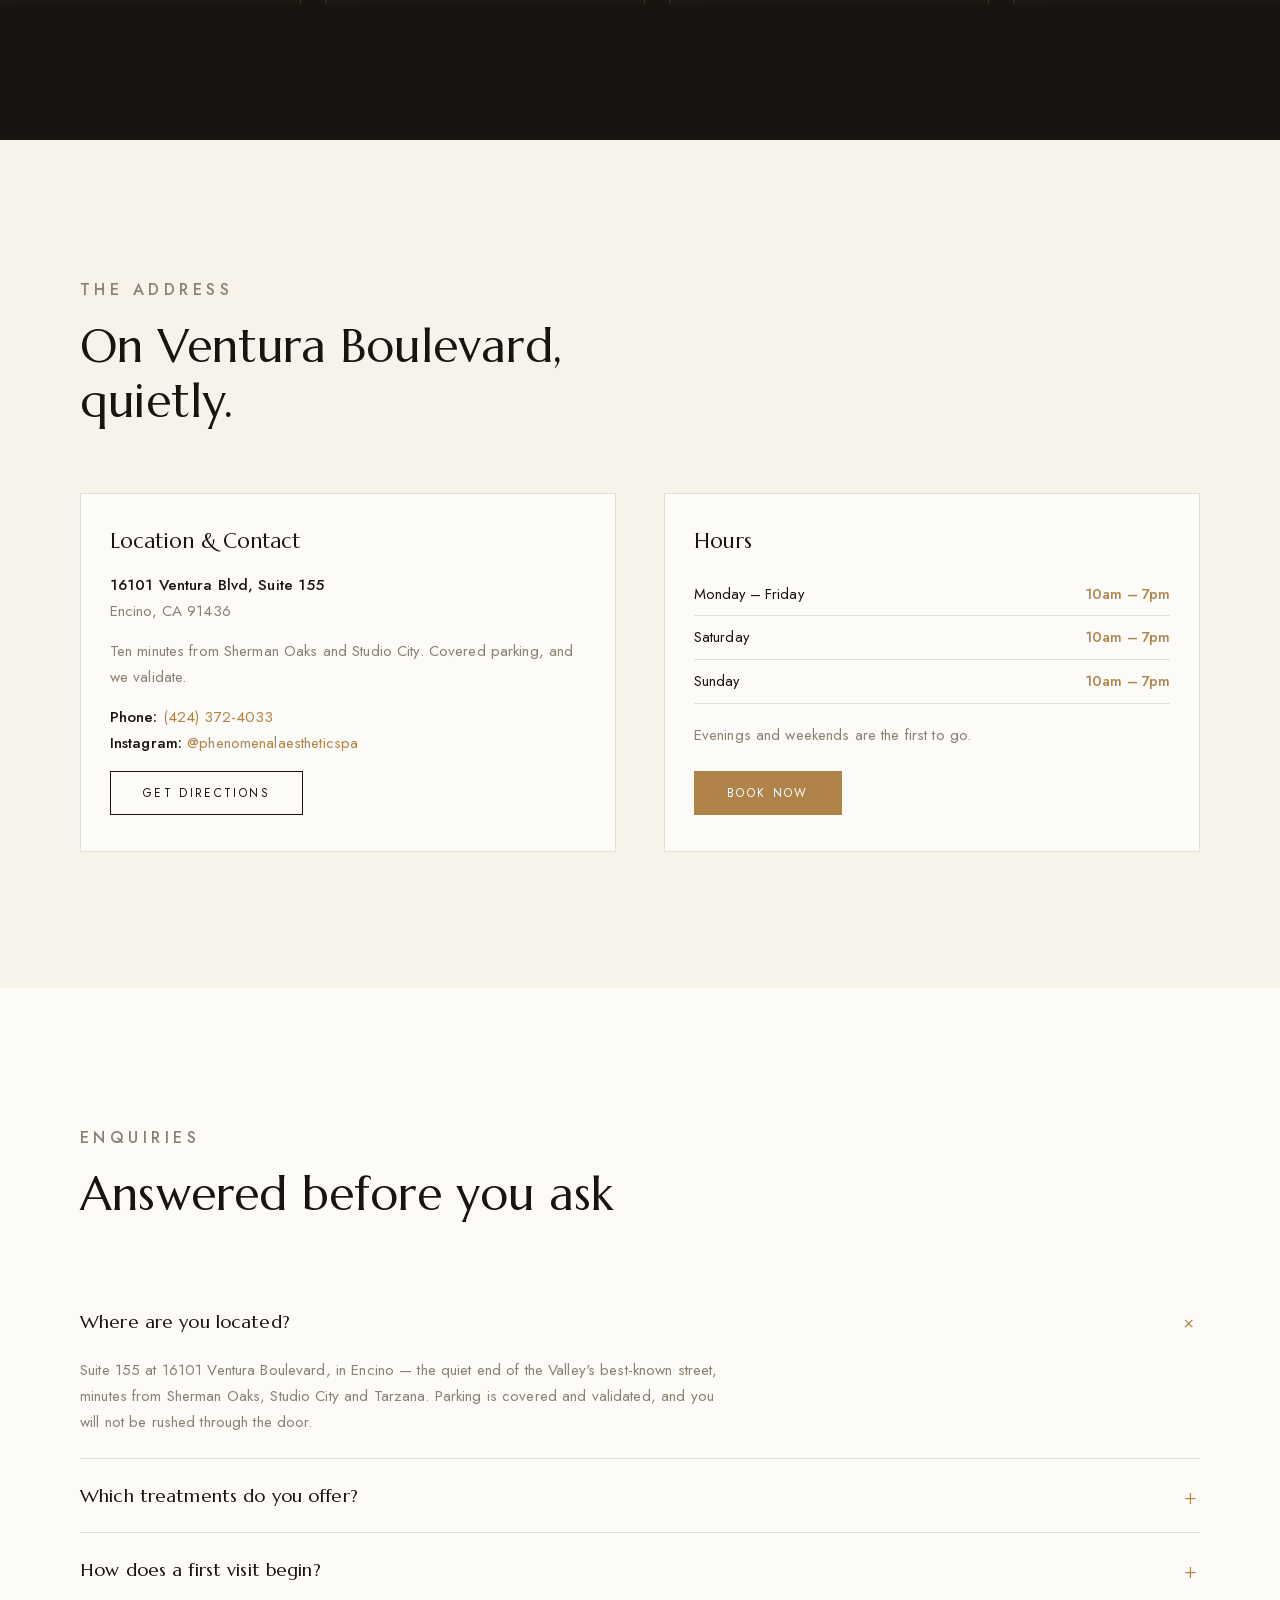
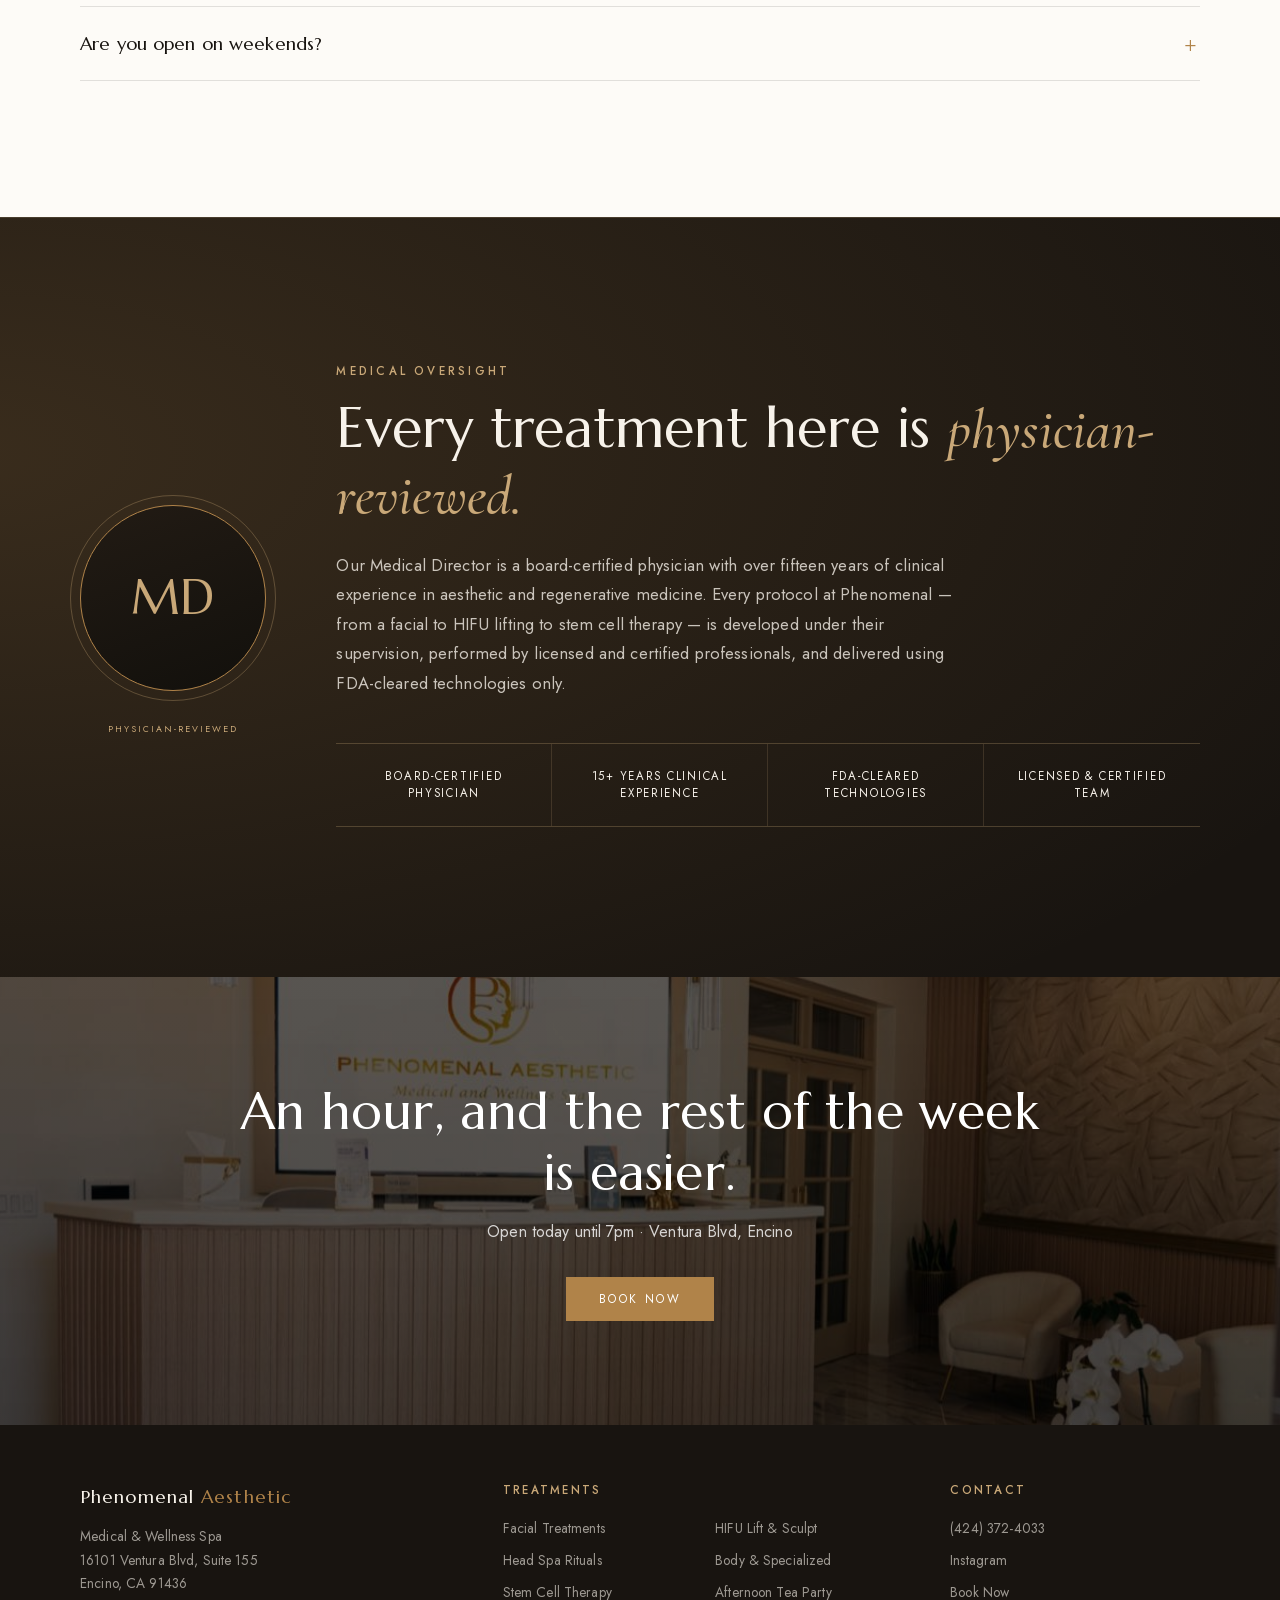
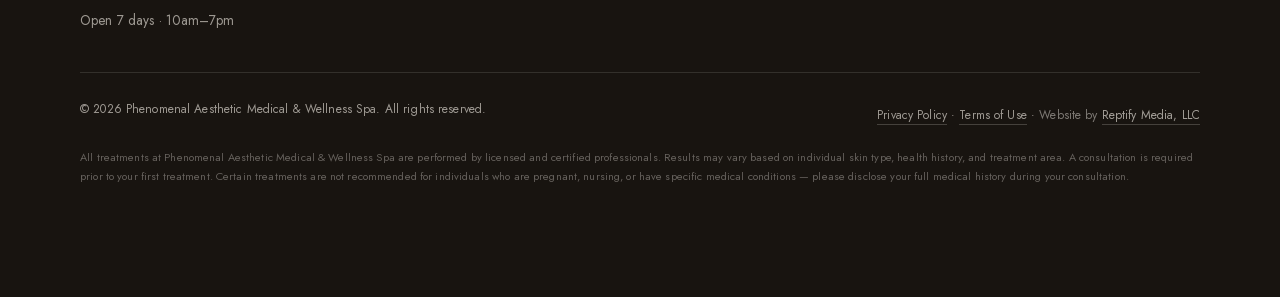
==== commit 8fdeb6e8: "Bump asset version stamp" ====
--- a/index.html
+++ b/index.html
@@ -19,7 +19,7 @@
 <link rel="preload" as="font" type="font/woff2" href="fonts/marcellus-400.woff2" crossorigin>
 <link rel="preload" as="font" type="font/woff2" href="fonts/jost.woff2" crossorigin>
 <link rel="preload" as="font" type="font/woff2" href="fonts/cormorant-italic.woff2" crossorigin>
-<link rel="stylesheet" href="style.css">
+<link rel="stylesheet" href="style.css?v=3015f65">
 <link rel="preload" as="image" href="images/hero-lounge.jpg" fetchpriority="high" media="(min-width:821px)">
 <link rel="preload" as="image" href="images/hero-lounge-sm.jpg" fetchpriority="high" media="(max-width:820px)">
 <script type="application/ld+json">
@@ -649,7 +649,7 @@
 
 
 
-<script src="main.js" defer></script>
-<script src="chat.js" defer></script>
+<script src="main.js?v=3015f65" defer></script>
+<script src="chat.js?v=3015f65" defer></script>
 </body>
 </html>
--- a/style.css
+++ b/style.css
@@ -305,10 +305,10 @@
 .flagship::before{content:"";position:absolute;inset:-40%;background:radial-gradient(ellipse at 70% 30%,rgba(176,131,73,.18),transparent 55%);pointer-events:none}
 .flagship .wrap{position:relative}
 .flagship .eyebrow{color:var(--gold-soft)}
-.flagship h2{font-size:clamp(2rem,5vw,3.2rem);max-width:18ch;margin-bottom:1.2rem}
+.flagship h2{font-size:clamp(2rem,5vw,3.2rem);max-width:26ch;margin-bottom:1.4rem;text-wrap:balance}
 .flagship h2 em{font-family:var(--accent);font-style:italic;font-weight:500;color:var(--gold-soft)}
-.flagship p.fl-lead{color:rgba(247,242,234,.75);max-width:56ch;margin-bottom:2rem;font-size:1.02rem}
-.fl-points{display:flex;gap:2.5rem;flex-wrap:wrap;margin-bottom:2.4rem}
+.flagship p.fl-lead{color:rgba(247,242,234,.78);max-width:74ch;margin-bottom:2.4rem;font-size:1.08rem;line-height:1.75}
+.fl-points{display:flex;gap:2.6rem;flex-wrap:wrap;margin-bottom:2.6rem}
 .fl-points div{border-top:1px solid var(--gold);padding-top:.9rem;min-width:180px;flex:1}
 .fl-points b{font-family:var(--serif);font-weight:400;display:block;font-size:1.05rem;margin-bottom:.25rem;color:var(--ivory)}
 .fl-points span{font-size:.85rem;color:rgba(247,242,234,.6)}
@@ -812,56 +812,82 @@
   background:rgba(201,168,120,.32);color:var(--ivory)}
 
 /* ── anniversary specials ─────────────────────────────────── */
-.anniv-hero{background:var(--ink) !important;position:relative}
+.anniv-hero{background:var(--ink) !important;position:relative;height:auto;padding:5.5rem 0 5rem}
 .anniv-hero::after{content:"";position:absolute;inset:0;pointer-events:none;
-  background:radial-gradient(ellipse at 75% 20%,rgba(176,131,73,.22),transparent 58%)}
+  background:radial-gradient(ellipse at 72% 18%,rgba(176,131,73,.24),transparent 60%)}
 .anniv-hero .wrap{position:relative;z-index:1}
-
-.sp-sec{padding:6.5rem 0}
-.sp-sec--alt{background:var(--paper,#f6f2ec)}
-.sp-head{max-width:56ch;margin-bottom:3rem}
-.sp-head h2{font-size:clamp(1.8rem,4.2vw,2.6rem);margin-bottom:.8rem}
-.sp-head p{color:var(--stone)}
-
-.sp-grid{display:grid;grid-template-columns:repeat(auto-fit,minmax(17rem,1fr));gap:1.4rem}
-.sp-card{border:1px solid var(--line);background:#fff;padding:2rem 1.8rem;display:flex;
-  flex-direction:column;transition:border-color .5s ease,box-shadow .5s ease}
-.sp-card:hover{border-color:var(--gold);box-shadow:0 14px 40px rgba(24,20,16,.08)}
-.sp-tag{display:inline-block;align-self:flex-start;font-size:.62rem;letter-spacing:.2em;
-  text-transform:uppercase;color:#fff;background:var(--gold);padding:.4rem .7rem;margin-bottom:1.1rem}
-.sp-card h3{font-size:1.32rem;margin-bottom:.6rem}
-.sp-price{font-family:var(--serif);font-size:2.1rem;color:var(--gold);line-height:1;margin-bottom:.8rem}
-.sp-price span{font-family:var(--sans);font-size:.78rem;letter-spacing:.14em;text-transform:uppercase;
-  color:var(--stone)}
-.sp-desc{font-size:.94rem;color:var(--stone);flex:1;margin-bottom:1.2rem}
-.sp-card .btn{align-self:flex-start}
-/* the flagship offer carries the weight of the page */
-.sp-card--hero{background:var(--ink);border-color:var(--gold)}
-.sp-card--hero h3{color:var(--ivory)}
-.sp-card--hero .sp-desc{color:rgba(247,242,234,.72)}
-.sp-card--hero .sp-price{color:var(--gold-soft)}
-.sp-card--hero .sp-price span{color:rgba(247,242,234,.5)}
-
-.gift-sec{background:var(--ink);color:var(--ivory);text-align:center;padding:6.5rem 0}
+/* the numeral is the anniversary mark, not decoration */
+.anniv-mark{font-family:var(--accent);font-style:italic;font-size:clamp(3.4rem,9vw,5.4rem);
+  line-height:.9;color:var(--gold);margin-bottom:.6rem;letter-spacing:.02em}
+.anniv-mark::after{content:"";display:block;width:3.2rem;height:1px;background:var(--gold);
+  margin-top:1.1rem;opacity:.75}
+.anniv-hero h1{max-width:20ch}
+
+.anniv-note{background:var(--ink);color:var(--ivory);padding:0 0 5rem;margin-top:-1px}
+.anniv-note p{font-family:var(--accent);font-style:italic;font-size:clamp(1.24rem,2.6vw,1.62rem);
+  line-height:1.55;color:rgba(247,242,234,.82);max-width:52ch;
+  border-top:1px solid rgba(201,168,120,.3);padding-top:2.2rem}
+
+.anniv-flagship h2 em{font-family:var(--accent);font-style:italic;color:var(--gold-soft)}
+.anniv-flagship .fl-points b{color:var(--gold-soft)}
+
+/* the offers read as a printed menu, not a grid of coupons */
+.offer-sec{padding:7rem 0}
+.offer-sec--alt{background:#f6f2ec}
+.offer-list{list-style:none;border-top:1px solid var(--line)}
+.offer{display:grid;grid-template-columns:3.4rem 1fr auto;gap:1.6rem;align-items:baseline;
+  padding:2.1rem 0;border-bottom:1px solid var(--line);transition:background .45s ease}
+.offer:hover{background:rgba(176,131,73,.045)}
+.offer-num{font-family:var(--accent);font-style:italic;font-size:1.5rem;color:var(--gold);
+  line-height:1;letter-spacing:.04em}
+.offer-body h3{font-size:1.42rem;margin-bottom:.45rem}
+.offer-body p{color:var(--stone);font-size:1rem;max-width:56ch}
+.offer-deal{font-family:var(--serif);font-size:1.5rem;color:var(--ink);text-align:right;
+  white-space:nowrap;line-height:1.2}
+.offer-deal span{display:block;font-family:var(--sans);font-size:.68rem;letter-spacing:.18em;
+  text-transform:uppercase;color:var(--gold);margin-top:.4rem;font-weight:500}
+
+.gift-sec{background:var(--ink);color:var(--ivory);text-align:center;padding:7rem 0;position:relative;overflow:hidden}
+.gift-sec::before{content:"";position:absolute;inset:0;pointer-events:none;
+  background:radial-gradient(ellipse at 50% 0%,rgba(176,131,73,.2),transparent 62%)}
+.gift-sec .wrap{position:relative;z-index:1}
 .gift-sec .eyebrow{color:var(--gold-soft)}
 .gift-sec h2{font-size:clamp(2rem,5.5vw,3.2rem);margin-bottom:.9rem}
-.gift-lead{color:rgba(247,242,234,.72);max-width:46ch;margin:0 auto 2.6rem}
-.gift-grid{display:grid;grid-template-columns:repeat(3,1fr);gap:1.2rem;max-width:44rem;
-  margin:0 auto 2.6rem}
-.gift-card{border:1px solid rgba(201,168,120,.35);padding:1.8rem 1rem}
-.gc-face{font-family:var(--serif);font-size:1.9rem;color:var(--ivory);line-height:1}
-.gc-label{font-size:.62rem;letter-spacing:.2em;text-transform:uppercase;
-  color:rgba(247,242,234,.5);margin:.4rem 0 1rem}
-.gc-pay{font-family:var(--serif);font-size:2.2rem;color:var(--gold-soft);line-height:1}
-.sp-terms{font-size:.72rem;line-height:1.7;color:rgba(255,255,255,.5);max-width:60ch;
-  margin:2.4rem auto 0}
-
-@media(max-width:640px){
-  .sp-sec,.gift-sec{padding:4rem 0}
-  .gift-grid{grid-template-columns:1fr;max-width:22rem}
-  .sp-card{padding:1.5rem 1.3rem}
-}
-
+.gift-lead{color:rgba(247,242,234,.75);max-width:48ch;margin:0 auto 3rem}
+.gift-grid{display:grid;grid-template-columns:repeat(3,1fr);gap:1.4rem;max-width:46rem;
+  margin:0 auto 2.8rem}
+.gift-card{border:1px solid rgba(201,168,120,.32);padding:2.2rem 1rem 1.9rem;
+  background:linear-gradient(165deg,rgba(247,242,234,.05),rgba(247,242,234,.012));
+  transition:border-color .5s ease}
+.gift-card:hover{border-color:var(--gold)}
+.gift-card--mid{border-color:rgba(201,168,120,.55)}
+.gc-label{font-size:.6rem;letter-spacing:.24em;text-transform:uppercase;
+  color:rgba(247,242,234,.5);margin-bottom:.7rem}
+.gc-face{font-family:var(--serif);font-size:1.5rem;color:rgba(247,242,234,.55);line-height:1;
+  text-decoration:line-through;text-decoration-color:rgba(201,168,120,.6)}
+.gc-rule{width:2rem;height:1px;background:rgba(201,168,120,.4);margin:1rem auto}
+.gc-pay{font-family:var(--serif);font-size:2.6rem;color:var(--gold-soft);line-height:1}
+.gc-you{font-size:.6rem;letter-spacing:.22em;text-transform:uppercase;
+  color:rgba(247,242,234,.45);margin-top:.5rem}
+.sp-terms{font-size:.74rem;line-height:1.75;color:rgba(255,255,255,.5);max-width:62ch;
+  margin:2.6rem auto 0}
+
+@media(max-width:820px){
+  .anniv-hero{padding:3.6rem 0 3.2rem}
+  .anniv-note{padding-bottom:3.4rem}
+  .offer-sec{padding:4.2rem 0}
+  .offer{grid-template-columns:2.4rem 1fr;gap:1rem 1.1rem;padding:1.7rem 0}
+  .offer-deal{grid-column:2;text-align:left;font-size:1.34rem;margin-top:.5rem}
+  .offer-deal span{margin-top:.25rem}
+  .gift-sec{padding:4.2rem 0}
+  .gift-grid{grid-template-columns:1fr;max-width:20rem;gap:1rem}
+  .gift-card{padding:1.6rem 1rem 1.4rem}
+  .gc-label,.gc-you{font-size:.74rem;letter-spacing:.18em}
+  .offer-deal span{font-size:.78rem;letter-spacing:.14em}
+  .offer-body h3{font-size:1.34rem}
+  .sp-terms{font-size:.82rem;line-height:1.8}
+  .chat-close{width:36px;height:36px}
+}
 
 /* ── legibility for the guests who actually spend ─────────── */
 /* stem cell and injectable buyers skew older and arrive on a phone;
@@ -878,7 +904,13 @@
   .strip span,.visit-card span{font-size:.8rem}
   .foot-legal{font-size:.8rem;line-height:1.75;color:rgba(247,242,234,.5)}
   footer{font-size:.95rem}
-  .chat-msg p{font-size:1.02rem;line-height:1.75}
+  .chat-msg p{font-size:15px;line-height:1.62;padding:.75rem .95rem}
+  .chat-title{font-size:18px}
+  .chat-chip{font-size:13px;padding:.45rem .7rem}
+  .chat-status{font-size:10px}
+  .chat-foot{font-size:11px}
+  .chat-eyebrow{font-size:10px}
+  .chat-cta{font-size:11px}
   .sp-card h3{font-size:1.3rem}
   .sp-tag{font-size:.7rem}
 }
